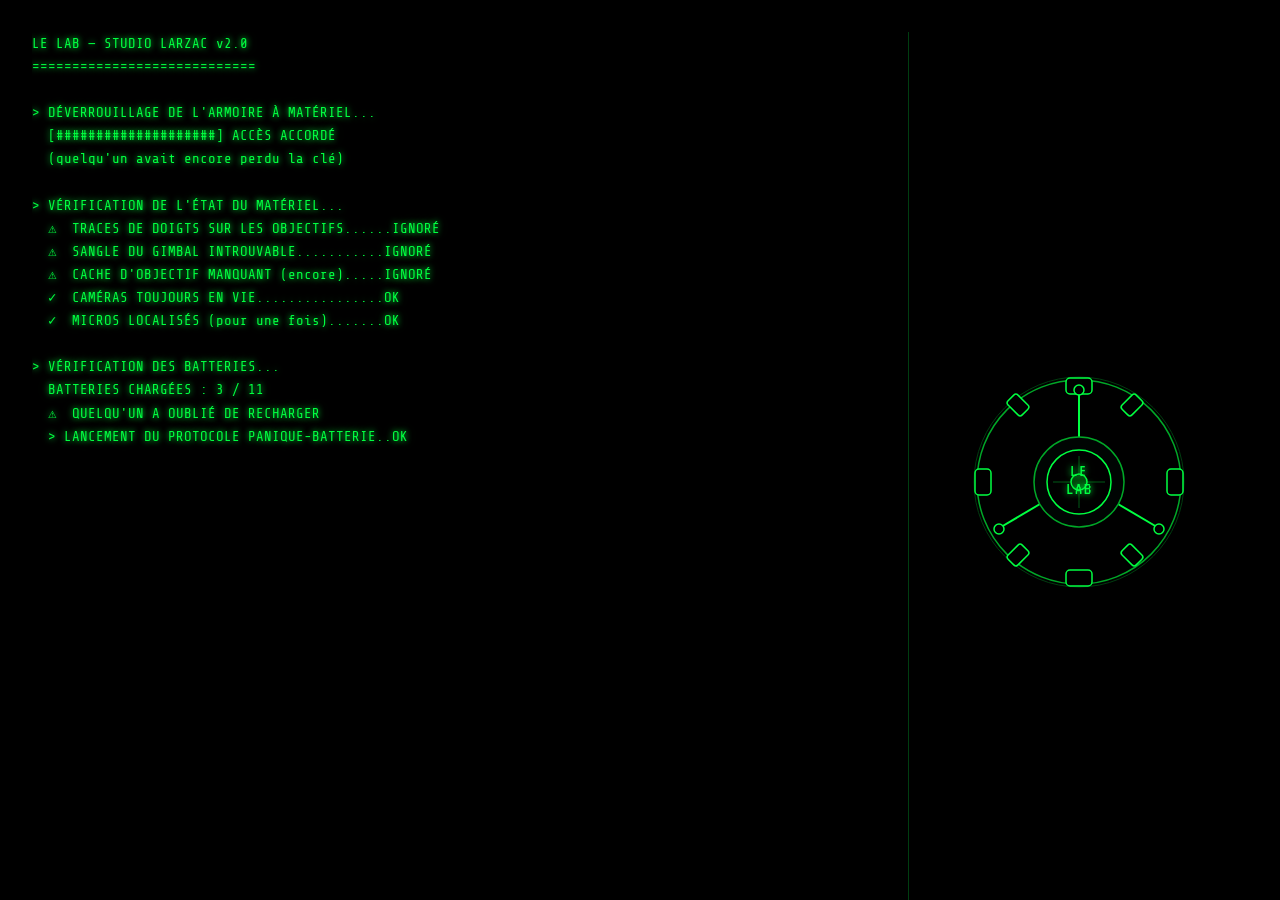
==== lelab.html @ 07485e7e "Rename tournageretro.html to lelab.html" ====
<!DOCTYPE html>
<html lang="fr">
<head>
<meta charset="UTF-8">
<meta name="viewport" content="width=device-width, initial-scale=1.0">
<title>LE LAB — Studio Larzac</title>
<link href="https://fonts.googleapis.com/css2?family=VT323&family=Share+Tech+Mono&display=swap" rel="stylesheet">
<style>
:root{--g:#00ff41;--gd:#00a828;--gb:#003d10;--bg:#000}
*{margin:0;padding:0;box-sizing:border-box}
html,body{height:100%;overflow:hidden}
body{font-family:'Share Tech Mono',monospace;background:#000;color:var(--g);display:flex;flex-direction:column;height:100vh}
body::before{content:'';position:fixed;inset:0;background:radial-gradient(ellipse at center,transparent 55%,rgba(0,0,0,.75) 100%);pointer-events:none;z-index:900}
body::after{content:'';position:fixed;inset:0;background:repeating-linear-gradient(0deg,transparent,transparent 3px,rgba(0,0,0,.13) 3px,rgba(0,0,0,.13) 4px);pointer-events:none;z-index:901}
@keyframes flicker{0%,100%{opacity:1}92%{opacity:.98}93%{opacity:.93}94%{opacity:.99}97%{opacity:.95}}
#app{animation:flicker 9s infinite}
#boot{position:fixed;inset:0;background:#000;z-index:1000;padding:2rem;font-family:'Share Tech Mono',monospace;font-size:15px;color:var(--g);text-shadow:0 0 6px #00ff41,0 0 14px #00a82855;overflow:hidden;display:flex;gap:2rem;align-items:flex-start}
#boot-left{flex:1;min-width:0;overflow:hidden}
#boot-text{white-space:pre;line-height:1.65;font-size:14px}
#boot-bar{margin-top:14px;color:var(--gd);font-size:13px}
#boot-logo{flex-shrink:0;width:340px;height:100vh;display:flex;align-items:center;justify-content:center;border-left:1px solid #003d10}
@keyframes spin{from{transform:rotate(0deg)}to{transform:rotate(360deg)}}
@keyframes spin-rev{from{transform:rotate(0deg)}to{transform:rotate(-360deg)}}
@keyframes pulse-glow{0%,100%{filter:drop-shadow(0 0 6px #00ff41) drop-shadow(0 0 16px #00a828)}50%{filter:drop-shadow(0 0 14px #00ff41) drop-shadow(0 0 32px #00a828)}}
#reel-wrap{animation:pulse-glow 3s ease-in-out infinite}
#reel-outer{animation:spin 10s linear infinite;transform-origin:110px 110px}
#reel-inner{animation:spin-rev 4s linear infinite;transform-origin:110px 110px}
@keyframes blink{0%,100%{opacity:1}50%{opacity:0}}
.cursor{display:inline-block;width:9px;height:15px;background:var(--g);vertical-align:bottom;animation:blink 1s step-end infinite;box-shadow:0 0 6px #00ff41}
header{font-family:'VT323',monospace;font-size:20px;letter-spacing:3px;padding:7px 20px;border-bottom:1px solid var(--gd);display:flex;align-items:center;justify-content:space-between;flex-shrink:0;text-shadow:0 0 6px #00ff41,0 0 14px #00a82855;background:#000}
.hdr-title{font-size:21px}
.hdr-info{font-size:13px;color:var(--gd);letter-spacing:1px}
.layout{display:flex;flex:1;overflow:hidden;height:calc(100vh - 43px)}
aside{width:230px;flex-shrink:0;border-right:1px solid var(--gd);overflow-y:auto;padding:13px 11px;background:#000}
aside::-webkit-scrollbar{width:4px}aside::-webkit-scrollbar-track{background:#000}aside::-webkit-scrollbar-thumb{background:var(--gd)}
.slabel{font-family:'VT323',monospace;font-size:14px;letter-spacing:2px;color:var(--gd);margin-bottom:4px;margin-top:10px;text-shadow:0 0 4px #00a828}
.slabel:first-child{margin-top:0}
.sl-line{border-top:1px solid var(--gb);margin-bottom:6px}
.fi{display:flex;align-items:center;gap:8px;padding:3px 6px;cursor:pointer;font-size:12px;color:var(--gd);transition:color .1s;user-select:none;-webkit-user-select:none;letter-spacing:.3px}
.fi:hover{color:var(--g);text-shadow:0 0 5px #00ff41}
.fi.on{color:var(--g);text-shadow:0 0 5px #00ff41}
.fbox{font-size:12px;min-width:20px;font-family:'Share Tech Mono',monospace}
main{flex:1;overflow-y:auto;padding:13px 17px;background:#000}
main::-webkit-scrollbar{width:5px}main::-webkit-scrollbar-track{background:#000}main::-webkit-scrollbar-thumb{background:var(--gd)}
.tabs{display:flex;gap:0;margin-bottom:12px;border-bottom:1px solid var(--gd)}
.tab{font-family:'VT323',monospace;font-size:15px;letter-spacing:1.5px;padding:4px 12px;background:#000;border:none;border-bottom:2px solid transparent;color:var(--gd);cursor:pointer;text-transform:uppercase;transition:all .1s}
.tab:hover{color:var(--g)}
.tab.on{color:var(--g);border-bottom:2px solid var(--g);text-shadow:0 0 6px #00ff41;background:var(--gb)}
.pane{display:none}.pane.on{display:block}
.egrid{display:grid;grid-template-columns:repeat(auto-fill,minmax(255px,1fr));gap:10px}
.ecard{border:1px solid var(--gd);padding:10px 12px;background:#000;transition:border-color .2s}
.ecard:hover{border-color:var(--g);box-shadow:0 0 6px rgba(0,255,65,.08)}
.echead{display:flex;justify-content:space-between;align-items:center;margin-bottom:7px;border-bottom:1px solid var(--gb);padding-bottom:5px}
.ecat{font-family:'VT323',monospace;font-size:14px;letter-spacing:2px;color:var(--gd)}
.badge{font-family:'VT323',monospace;font-size:13px;letter-spacing:.5px}
.bp{color:var(--g);text-shadow:0 0 5px #00ff41}.bs{color:#00b4ff}.bo{color:var(--gd)}
.irow{display:flex;gap:6px;align-items:flex-start;padding:5px 0;border-bottom:1px solid #001508}
.irow:last-child{border-bottom:none}
.ibul{color:var(--g);font-size:12px;flex-shrink:0;margin-top:1px}
.iname{font-size:12px;color:var(--g);letter-spacing:.2px}
.inote{font-size:11px;color:var(--gd);margin-top:2px;letter-spacing:.1px;line-height:1.45}
.tip-box{margin-top:7px;border:1px dashed var(--gd);padding:7px 10px;background:#000503}
.tip-box-title{font-family:'VT323',monospace;font-size:13px;letter-spacing:1px;color:var(--gd);margin-bottom:4px}
.tip-box li{font-size:12px;color:var(--gd);margin-left:12px;line-height:1.65;list-style:none;position:relative;padding-left:12px}
.tip-box li::before{content:'> ';color:var(--g);position:absolute;left:0}
.cgrid{display:grid;grid-template-columns:repeat(auto-fill,minmax(278px,1fr));gap:10px}
.ccard{border:1px solid var(--gd);padding:12px;background:#000}
.ccard h3{font-family:'VT323',monospace;font-size:15px;letter-spacing:2px;color:var(--g);text-shadow:0 0 6px #00ff41;margin-bottom:5px;text-transform:uppercase}
.ccard p{font-size:11px;color:var(--gd);line-height:1.65;margin-bottom:7px}
.ccard svg{width:100%;height:auto;display:block}
.clsec{margin-bottom:15px}
.cltitle{font-family:'VT323',monospace;font-size:14px;letter-spacing:2px;color:var(--g);text-shadow:0 0 5px #00ff41;margin-bottom:6px;padding-bottom:4px;border-bottom:1px solid var(--gd)}
.clitem{display:flex;align-items:center;gap:10px;padding:5px 0;border-bottom:1px solid #001508;font-size:12px}
.clitem:last-child{border-bottom:none}
.clitem input{accent-color:var(--g);width:13px;height:13px;cursor:pointer}
.clitem label{cursor:pointer;color:var(--g)}
.clitem.done label{text-decoration:line-through;color:var(--gd)}
.btn{font-family:'VT323',monospace;font-size:15px;letter-spacing:2px;background:#000;color:var(--g);border:1px solid var(--g);padding:5px 17px;cursor:pointer;margin-bottom:13px;text-shadow:0 0 5px #00ff41;text-transform:uppercase}
.btn:hover{background:var(--gb)}
.empty{color:var(--gd);font-size:13px;padding:20px 0;line-height:2;letter-spacing:.4px}
.no-scene{font-size:13px;color:var(--gd);margin-bottom:12px}
/* Inventory overlay */
#inv-overlay{display:none;position:fixed;inset:0;background:#000;z-index:500;flex-direction:column}
.inv-cat{font-family:'VT323',monospace;font-size:13px;letter-spacing:2px;color:var(--gd);padding:8px 14px 4px;border-bottom:1px solid var(--gb)}
.inv-item{padding:5px 14px;font-size:12px;color:var(--gd);cursor:pointer;border-left:2px solid transparent;transition:all .1s}
.inv-item:hover,.inv-item.active{color:var(--g);background:#002d0f;border-left-color:var(--g)}
.g-name{font-family:'VT323',monospace;font-size:22px;letter-spacing:3px;color:var(--g);text-shadow:0 0 8px #00ff41;text-align:center;margin-bottom:6px}
.g-sep{width:100%;max-width:420px;border-top:1px solid var(--gd);margin:8px 0}
.g-specs{width:100%;max-width:420px;margin-bottom:10px}
.spec-row{display:flex;gap:4px;padding:4px 0;border-bottom:1px solid #001508;font-size:12px}
.spec-row:last-child{border-bottom:none}
.spec-k{color:var(--gd);min-width:170px;flex-shrink:0}
.spec-v{color:var(--g)}
.g-usetitle{font-family:'VT323',monospace;font-size:13px;letter-spacing:2px;color:var(--gd);align-self:flex-start;width:100%;max-width:420px;margin-bottom:5px}
.g-uses{width:100%;max-width:420px;list-style:none;padding:0;margin-bottom:8px}
.g-use,.g-with{font-size:12px;padding:3px 0 3px 14px;border-bottom:1px solid #001508;position:relative;list-style:none}
.g-use:last-child,.g-with:last-child{border-bottom:none}
.g-use{color:var(--gd)}.g-use::before{content:'> ';color:var(--g);position:absolute;left:0}
.g-with{color:#006688}.g-with::before{content:'+ ';color:#00b4ff;position:absolute;left:0}
@keyframes isp{from{transform:rotate(0deg)}to{transform:rotate(360deg)}}
/* Conseils */
@media print{body::before,body::after{display:none}aside,.tabs,.btn{display:none!important}#pane-checklist{display:block!important}#pane-materiel,#pane-conseils{display:none!important}body,main{color:#000;background:#fff}.cltitle{color:#000;border-bottom:1px solid #666}}
</style>
</head>
<body>
<div id="boot">
  <div id="boot-left"><div id="boot-text"></div><div id="boot-bar"></div></div>
  <div id="boot-logo">
    <svg id="reel-wrap" width="220" height="220" viewBox="0 0 220 220" xmlns="http://www.w3.org/2000/svg">
      <rect width="220" height="220" fill="#000"/>
      <circle cx="110" cy="110" r="105" fill="#000" stroke="#003d10" stroke-width="1"/>
      <g id="reel-outer">
        <circle cx="110" cy="110" r="102" fill="none" stroke="#00a828" stroke-width="1.5"/>
        <rect x="97" y="6" width="26" height="16" rx="4" fill="#000" stroke="#00ff41" stroke-width="1.5"/>
        <rect x="97" y="198" width="26" height="16" rx="4" fill="#000" stroke="#00ff41" stroke-width="1.5"/>
        <rect x="6" y="97" width="16" height="26" rx="4" fill="#000" stroke="#00ff41" stroke-width="1.5"/>
        <rect x="198" y="97" width="16" height="26" rx="4" fill="#000" stroke="#00ff41" stroke-width="1.5"/>
        <rect x="39" y="26" width="20" height="14" rx="3" fill="#000" stroke="#00ff41" stroke-width="1.5" transform="rotate(45 49 33)"/>
        <rect x="153" y="26" width="20" height="14" rx="3" fill="#000" stroke="#00ff41" stroke-width="1.5" transform="rotate(-45 163 33)"/>
        <rect x="39" y="176" width="20" height="14" rx="3" fill="#000" stroke="#00ff41" stroke-width="1.5" transform="rotate(-45 49 183)"/>
        <rect x="153" y="176" width="20" height="14" rx="3" fill="#000" stroke="#00ff41" stroke-width="1.5" transform="rotate(45 163 183)"/>
        <line x1="110" y1="20" x2="110" y2="65" stroke="#00ff41" stroke-width="2"/>
        <line x1="188" y1="155" x2="149" y2="132" stroke="#00ff41" stroke-width="2"/>
        <line x1="32" y1="155" x2="71" y2="132" stroke="#00ff41" stroke-width="2"/>
        <circle cx="110" cy="18" r="5" fill="#000" stroke="#00ff41" stroke-width="1.5"/>
        <circle cx="190" cy="157" r="5" fill="#000" stroke="#00ff41" stroke-width="1.5"/>
        <circle cx="30" cy="157" r="5" fill="#000" stroke="#00ff41" stroke-width="1.5"/>
        <circle cx="110" cy="110" r="45" fill="#000503" stroke="#00a828" stroke-width="1.5"/>
      </g>
      <g id="reel-inner">
        <circle cx="110" cy="110" r="32" fill="#000" stroke="#00ff41" stroke-width="1.5"/>
        <line x1="110" y1="84" x2="110" y2="136" stroke="#003d10" stroke-width="1.5"/>
        <line x1="84" y1="110" x2="136" y2="110" stroke="#003d10" stroke-width="1.5"/>
        <circle cx="110" cy="110" r="8" fill="#003d10" stroke="#00ff41" stroke-width="1.5"/>
      </g>
      <text x="110" y="104" text-anchor="middle" fill="#00ff41" font-family="VT323,monospace" font-size="18" letter-spacing="2">LE</text>
      <text x="110" y="122" text-anchor="middle" fill="#00ff41" font-family="VT323,monospace" font-size="18" letter-spacing="2">LAB</text>
    </svg>
  </div>
</div>

<div id="app" style="display:none;height:100%;flex-direction:column">
<header>
  <div class="hdr-title">&#9654; LE LAB <span class="cursor"></span></div>
  <div class="hdr-info">STUDIO LARZAC // MATÉRIEL DE TOURNAGE</div>
</header>
<div class="layout">
<aside>
  <div class="slabel">// FICTION — DIALOGUE</div><div class="sl-line"></div>
  <div class="fi" data-g="scene" data-v="dialogue" onclick="toggle(this)"><span class="fbox">[ ]</span>Dialogue / Champ-CC</div>
  <div class="fi" data-g="scene" data-v="monologue" onclick="toggle(this)"><span class="fbox">[ ]</span>Monologue</div>
  <div class="fi" data-g="scene" data-v="portrait" onclick="toggle(this)"><span class="fbox">[ ]</span>Portrait / Gros plan</div>
  <div class="slabel">// FICTION — ACTION</div><div class="sl-line"></div>
  <div class="fi" data-g="scene" data-v="course" onclick="toggle(this)"><span class="fbox">[ ]</span>Course / Poursuite</div>
  <div class="fi" data-g="scene" data-v="bagarre" onclick="toggle(this)"><span class="fbox">[ ]</span>Bagarre / Combat</div>
  <div class="fi" data-g="scene" data-v="chute" onclick="toggle(this)"><span class="fbox">[ ]</span>Chute / Cascade</div>
  <div class="fi" data-g="scene" data-v="foule" onclick="toggle(this)"><span class="fbox">[ ]</span>Scène de foule</div>
  <div class="fi" data-g="scene" data-v="vehicule" onclick="toggle(this)"><span class="fbox">[ ]</span>Scène en véhicule</div>
  <div class="slabel">// FICTION — TECHNIQUE</div><div class="sl-line"></div>
  <div class="fi" data-g="scene" data-v="planseq" onclick="toggle(this)"><span class="fbox">[ ]</span>Plan séquence</div>
  <div class="fi" data-g="scene" data-v="ambiance" onclick="toggle(this)"><span class="fbox">[ ]</span>Plan ambiance / Décor</div>
  <div class="fi" data-g="scene" data-v="nuit" onclick="toggle(this)"><span class="fbox">[ ]</span>Scène de nuit</div>
  <div class="fi" data-g="scene" data-v="contrejour" onclick="toggle(this)"><span class="fbox">[ ]</span>Contre-jour / Silhouette</div>
  <div class="fi" data-g="scene" data-v="insert" onclick="toggle(this)"><span class="fbox">[ ]</span>Plan insert / Détail</div>
  <div class="slabel">// REPORTAGE</div><div class="sl-line"></div>
  <div class="fi" data-g="scene" data-v="interview" onclick="toggle(this)"><span class="fbox">[ ]</span>Interview / Témoignage</div>
  <div class="fi" data-g="scene" data-v="docu" onclick="toggle(this)"><span class="fbox">[ ]</span>Documentaire terrain</div>
  <div class="fi" data-g="scene" data-v="event" onclick="toggle(this)"><span class="fbox">[ ]</span>Événementiel</div>
  <div class="fi" data-g="scene" data-v="vlog" onclick="toggle(this)"><span class="fbox">[ ]</span>Vlog / Making-of</div>
  <div class="slabel">// LIEU</div><div class="sl-line"></div>
  <div class="fi" data-g="lieu" data-v="studio" onclick="toggle(this)"><span class="fbox">[ ]</span>Intérieur studio</div>
  <div class="fi" data-g="lieu" data-v="int" onclick="toggle(this)"><span class="fbox">[ ]</span>Intérieur naturel</div>
  <div class="fi" data-g="lieu" data-v="extjour" onclick="toggle(this)"><span class="fbox">[ ]</span>Extérieur jour</div>
  <div class="fi" data-g="lieu" data-v="extnuit" onclick="toggle(this)"><span class="fbox">[ ]</span>Extérieur nuit</div>
  <div class="fi" data-g="lieu" data-v="mobile" onclick="toggle(this)"><span class="fbox">[ ]</span>En mouvement</div>
  <div class="slabel">// CONDITIONS</div><div class="sl-line"></div>
  <div class="fi" data-g="cond" data-v="lowlight" onclick="toggle(this)"><span class="fbox">[ ]</span>Faible luminosité</div>
  <div class="fi" data-g="cond" data-v="mobilite" onclick="toggle(this)"><span class="fbox">[ ]</span>Besoin de mobilité</div>
  <div class="fi" data-g="cond" data-v="aerial" onclick="toggle(this)"><span class="fbox">[ ]</span>Plan aérien souhaité</div>
  <div class="fi" data-g="cond" data-v="multicam" onclick="toggle(this)"><span class="fbox">[ ]</span>Multi-caméras</div>
</aside>
<main>
  <div class="tabs">
    <button class="tab on" onclick="showTab('materiel',this)">[ MATÉRIEL ]</button>
    <button class="tab" onclick="showTab('conseils',this)">[ CONSEILS ]</button>
    <button class="tab" onclick="showTab('checklist',this)">[ CHECK-LIST ]</button>
    <button class="tab" id="tab-inv" onclick="openInv(this)">[ INVENTAIRE ]</button>
  </div>
  <div id="pane-materiel" class="pane on">
    <div id="equip-out" class="egrid">
      <div class="empty">&gt; SYSTÈME PRÊT.<br>&gt; SÉLECTIONNEZ UN TYPE DE SCÈNE<br>&gt; POUR CHARGER LES RECOMMANDATIONS...<span class="cursor"></span></div>
    </div>
  </div>
  <div id="pane-conseils" class="pane"><div class="cgrid" id="conseils-grid"></div></div>
  <div id="pane-checklist" class="pane">
    <div class="no-scene" id="cl-notice">&gt; SÉLECTIONNEZ UN TYPE DE SCÈNE POUR GÉNÉRER LA CHECK-LIST.</div>
    <button class="btn" onclick="window.print()">[ IMPRIMER ]</button>
    <div id="cl-out"></div>
  </div>
</main>
</div>
</div>

<!-- INVENTORY OVERLAY -->
<div id="inv-overlay">
  <div style="display:flex;align-items:center;justify-content:space-between;padding:8px 20px;border-bottom:1px solid #00a828;flex-shrink:0;background:#000">
    <span style="font-family:VT323,monospace;font-size:20px;letter-spacing:3px;color:#00ff41;text-shadow:0 0 6px #00ff41">// INVENTAIRE MATÉRIEL</span>
    <button onclick="closeInv()" style="font-family:VT323,monospace;font-size:16px;background:#000;color:#00ff41;border:1px solid #00a828;padding:3px 14px;cursor:pointer;letter-spacing:2px">[ FERMER ]</button>
  </div>
  <div style="display:flex;flex:1;overflow:hidden">
    <div id="inv-list" style="width:250px;flex-shrink:0;border-right:1px solid #00a828;overflow-y:auto;padding:10px 0;background:#000">
<div class="inv-cat">// CAMÉRAS</div><div class="inv-item" onclick="showGear(0)">Panasonic GH4 <span style="color:#00a828;font-size:11px">×3</span></div><div class="inv-item" onclick="showGear(1)">Blackmagic Cinema 2.5K <span style="color:#00a828;font-size:11px">×1</span></div><div class="inv-item" onclick="showGear(2)">Osmo Pocket 3 <span style="color:#00a828;font-size:11px">×1</span></div><div class="inv-item" onclick="showGear(3)">DJI Mini 2 <span style="color:#00a828;font-size:11px">×1</span></div><div class="inv-cat">// OBJECTIFS</div><div class="inv-item" onclick="showGear(4)">Lumix 14-42mm f/3.5 OIS <span style="color:#00a828;font-size:11px">×1</span></div><div class="inv-item" onclick="showGear(5)">Lumix G 25mm f/1.7 <span style="color:#00a828;font-size:11px">×1</span></div><div class="inv-item" onclick="showGear(6)">Samyang 16mm f/2 <span style="color:#00a828;font-size:11px">×1</span></div><div class="inv-item" onclick="showGear(7)">Sigma 70mm f/2.8 DG Macro <span style="color:#00a828;font-size:11px">×1</span></div><div class="inv-item" onclick="showGear(8)">Samyang 85mm f/1.4 <span style="color:#00a828;font-size:11px">×1</span></div><div class="inv-item" onclick="showGear(9)">Canon 50mm f/1.8 STM <span style="color:#00a828;font-size:11px">×1</span></div><div class="inv-cat">// SON</div><div class="inv-item" onclick="showGear(10)">Rode VideoMic <span style="color:#00a828;font-size:11px">×1</span></div><div class="inv-item" onclick="showGear(11)">Rode VideoMic Pro <span style="color:#00a828;font-size:11px">×1</span></div><div class="inv-item" onclick="showGear(12)">Sennheiser MKE 440 <span style="color:#00a828;font-size:11px">×1</span></div><div class="inv-item" onclick="showGear(13)">DJI Mic 2 <span style="color:#00a828;font-size:11px">×1</span></div><div class="inv-item" onclick="showGear(14)">DJI Mic Mini <span style="color:#00a828;font-size:11px">×1</span></div><div class="inv-item" onclick="showGear(15)">Rode Wireless Go 2 <span style="color:#00a828;font-size:11px">×1</span></div><div class="inv-item" onclick="showGear(16)">Rode NTG 2 <span style="color:#00a828;font-size:11px">×1</span></div><div class="inv-item" onclick="showGear(17)">Zoom H4n Pro <span style="color:#00a828;font-size:11px">×2</span></div><div class="inv-item" onclick="showGear(18)">Perche Boompole + suspension <span style="color:#00a828;font-size:11px">×1</span></div><div class="inv-cat">// LUMIÈRE</div><div class="inv-item" onclick="showGear(19)">Panneau LED bicolore <span style="color:#00a828;font-size:11px">×1</span></div><div class="inv-item" onclick="showGear(20)">Réflecteur 5 faces 105cm <span style="color:#00a828;font-size:11px">×1</span></div><div class="inv-cat">// STABILISATION</div><div class="inv-item" onclick="showGear(21)">Ronin M <span style="color:#00a828;font-size:11px">×1</span></div><div class="inv-item" onclick="showGear(22)">Support caméra main <span style="color:#00a828;font-size:11px">×1</span></div><div class="inv-item" onclick="showGear(23)">Cage GH4 + poignée supérieure <span style="color:#00a828;font-size:11px">×1</span></div><div class="inv-item" onclick="showGear(24)">Trépied vidéo <span style="color:#00a828;font-size:11px">×1</span></div>
    </div>
    <div id="inv-detail" style="flex:1;overflow-y:auto;padding:20px 24px;display:flex;flex-direction:column;align-items:center;background:#000">
      <div style="color:#00a828;font-size:13px;text-align:center;margin-top:60px;line-height:2.2">&gt; SÉLECTIONNEZ UN ÉQUIPEMENT<br>&gt; DANS LA LISTE À GAUCHE<span class="cursor"></span></div>
    </div>
  </div>
</div>

<script>
const DATA={"dialogue": {"label": "DIALOGUE / CHAMP-CONTRE-CHAMP", "cameras": [{"name": "Panasonic GH4 (x2 ou x3)", "p": "primary", "note": "Multicam — champ et contre-champ simultanés, règle des 180°"}, {"name": "Blackmagic Cinema 2.5K", "p": "secondary", "note": "Caméra principale sur le plan le plus important"}], "lenses": [{"name": "Samyang 85mm f/1.4", "p": "primary", "note": "Gros plan visage — bokeh profond, isole le personnage"}, {"name": "Canon 50mm f/1.8", "p": "primary", "note": "Plan poitrine — focale naturelle pour le dialogue"}, {"name": "Lumix G 25mm f/1.7", "p": "secondary", "note": "Plan américain ou plan large de situation"}], "sound": [{"name": "Rode NTG 2 + Boompole", "p": "primary", "note": "Micro canon sur perche — son dialogue hors champ"}, {"name": "Zoom H4n Pro", "p": "primary", "note": "Enregistreur XLR indépendant avec le NTG 2"}, {"name": "Rode Wireless Go 2", "p": "optional", "note": "Lavalier backup si perche impossible dans le décor"}], "light": [{"name": "Panneau LED bicolore", "p": "primary", "note": "Triangle 3 points — key, fill (réflecteur), back"}, {"name": "Réflecteur 5 faces", "p": "secondary", "note": "Fill light doux pour atténuer les ombres du visage"}], "stab": [{"name": "Trépied vidéo", "p": "primary", "note": "Indispensable — stabilité absolue pour chaque axe de dialogue"}], "acc": [{"name": "Cage GH4 + poignée", "p": "secondary", "note": "Si plan à épaule nécessaire pour une des caméras"}], "tips": ["RÈGLE 180° : toutes les caméras du même côté de axe de regard", "Aligner balance des blancs sur toutes les caméras avant de tourner", "Raccord de regard : personnage A regarde à droite, B à gauche", "Enregistrer 30 sec de room tone — essentiel pour le montage son"]}, "monologue": {"label": "MONOLOGUE", "cameras": [{"name": "Panasonic GH4", "p": "primary", "note": "Plan fixe stable — laisser acteur exister dans le cadre"}, {"name": "Panasonic GH4 (2ème)", "p": "secondary", "note": "Second angle — gros plan sur le visage simultané"}], "lenses": [{"name": "Samyang 85mm f/1.4", "p": "primary", "note": "Gros plan expressif — bokeh efface décor, isole personnage"}, {"name": "Lumix G 25mm f/1.7", "p": "secondary", "note": "Plan pied ou américain — montrer personnage dans son espace"}, {"name": "Canon 50mm f/1.8", "p": "optional", "note": "Plan poitrine naturel — regard direct presque caméra"}], "sound": [{"name": "Rode NTG 2 + Boompole", "p": "primary", "note": "Perche au-dessus — son propre, présence de la voix"}, {"name": "DJI Mic 2", "p": "secondary", "note": "Lavalier backup — si décor empêche la perche"}], "light": [{"name": "Panneau LED bicolore", "p": "primary", "note": "Lumière dramatique — key light rasante pour modelage du visage"}, {"name": "Réflecteur 5 faces", "p": "secondary", "note": "Atténue ou crée des ombres selon intensité dramatique"}], "stab": [{"name": "Trépied vidéo", "p": "primary", "note": "Plan fixe — laisser acteur occuper espace librement"}], "acc": [], "tips": ["Laisser des silences dans le cadre — ne pas couper trop vite", "Le regard de acteur définit axe — ne pas changer axe en milieu", "Gros plan sur les yeux au moment clé — préparer ce cut avant", "Plusieurs angles, pas plusieurs prises de son différentes"]}, "portrait": {"label": "PORTRAIT / GROS PLAN", "cameras": [{"name": "Panasonic GH4", "p": "primary", "note": "Sur trépied, cadre précis, profondeur de champ contrôlée"}], "lenses": [{"name": "Samyang 85mm f/1.4", "p": "primary", "note": "LE portrait — bokeh profond, compression flatteuse du visage"}, {"name": "Canon 50mm f/1.8", "p": "secondary", "note": "Portrait plus naturel, moins de compression"}, {"name": "Lumix G 25mm f/1.7", "p": "optional", "note": "Gros plan légèrement distordu — effet expressif voulu"}], "sound": [{"name": "Rode NTG 2 + Boompole", "p": "primary", "note": "Son directionnel propre, perche au-dessus hors champ"}, {"name": "DJI Mic 2", "p": "secondary", "note": "Si personnage parle — lavalier discret sous les vêtements"}], "light": [{"name": "Panneau LED bicolore", "p": "primary", "note": "Key light à 45° — éclairage Rembrandt ou papillon"}, {"name": "Réflecteur 5 faces", "p": "secondary", "note": "Fill light doux — face blanche ou dorée selon ambiance"}], "stab": [{"name": "Trépied vidéo", "p": "primary", "note": "MAP manuelle sur Samyang 85mm — trépied obligatoire"}], "acc": [], "tips": ["Avec le 85mm : éloigner du sujet pour éviter distorsion des traits", "Mise au point sur oeil le plus proche de la caméra", "f/1.4 = profondeur très faible — MAP très précise", "Reculer + longue focale = portrait plus flatteur"]}, "course": {"label": "COURSE / POURSUITE", "cameras": [{"name": "Osmo Pocket 3", "p": "primary", "note": "Stabilisation native — suit personnage en course sans à-coups"}, {"name": "Panasonic GH4 + Ronin M", "p": "primary", "note": "Qualité image + fluidité gimbal pour travellings de course"}, {"name": "DJI Mini 2", "p": "secondary", "note": "Vue aérienne — révèle espace et tension de la poursuite"}], "lenses": [{"name": "Lumix 14-42mm f/3.5 OIS", "p": "primary", "note": "Double stab OIS + Ronin — angle large pour capturer vitesse"}, {"name": "Samyang 16mm f/2", "p": "secondary", "note": "Grand angle — sensation de vitesse amplifiée, champ large"}], "sound": [{"name": "Zoom H4n Pro", "p": "primary", "note": "Enregistrement autonome — cadreur court, son indépendant"}, {"name": "Rode Wireless Go 2", "p": "secondary", "note": "Sur le comédien — respiration et son corps en direct"}], "light": [{"name": "Réflecteur 5 faces", "p": "optional", "note": "Extérieur jour si contre-jour sur visage du coureur"}], "stab": [{"name": "Ronin M", "p": "primary", "note": "Travelling parallèle ou face-à-face fluide"}, {"name": "Support caméra main", "p": "secondary", "note": "Style épaule — énergie brute, cadreur court derrière"}], "acc": [], "tips": ["Filmer à 50fps ou 60fps — ralentis expressifs pour moments clés", "Multiplier les angles sur chaque prise — la course ne se refait pas", "Plan large pour établir espace, gros plan pour effort", "Cadreur devant > cadreur derrière : le visage est plus expressif"]}, "bagarre": {"label": "BAGARRE / COMBAT", "cameras": [{"name": "Panasonic GH4 (x2)", "p": "primary", "note": "Multicam : angle large + angle serré simultanément"}, {"name": "Osmo Pocket 3", "p": "secondary", "note": "Angle très serré ou caméra portée dans la mêlée"}], "lenses": [{"name": "Samyang 16mm f/2", "p": "primary", "note": "Grand angle — amplifie mouvements, sensation immersion"}, {"name": "Lumix G 25mm f/1.7", "p": "secondary", "note": "Plan poitrine — lire le visage pendant effort"}, {"name": "Sigma 70mm f/2.8", "p": "optional", "note": "Depuis distance sécurisée — compression des impacts"}], "sound": [{"name": "Zoom H4n Pro", "p": "primary", "note": "Sons impacts et ambiance — bruits de combat se font en post"}, {"name": "Sennheiser MKE 440", "p": "secondary", "note": "Stéréo — ambiance spatiale de la bagarre"}], "light": [{"name": "Panneau LED bicolore", "p": "secondary", "note": "Intérieur — key light dure (sans diffuseur) pour effet brutal"}, {"name": "Réflecteur 5 faces", "p": "optional", "note": "Extérieur — déboucher les visages"}], "stab": [{"name": "Support caméra main", "p": "primary", "note": "Épaule — énergie et chaos visuel contrôlé, immersion"}, {"name": "Ronin M", "p": "secondary", "note": "Si bagarre chorégraphiée avec mouvements précis"}], "acc": [], "tips": ["SÉCURITÉ : chorégraphier chaque coup, répéter au ralenti avant", "Filmer à 50fps — tous les impacts utilisables en slow-motion", "Sons de combat se postsynchronisent en montage son", "Rester hors zone de danger — angle large depuis sécurité"]}, "chute": {"label": "CHUTE / CASCADE", "cameras": [{"name": "Panasonic GH4 (x2 ou x3)", "p": "primary", "note": "Multicam obligatoire — la chute ne se refait pas souvent"}, {"name": "Osmo Pocket 3", "p": "secondary", "note": "Angle au sol ou très serré — point de vue inattendu"}], "lenses": [{"name": "Samyang 16mm f/2", "p": "primary", "note": "Grand angle — amplifier hauteur et vitesse de chute"}, {"name": "Lumix G 25mm f/1.7", "p": "secondary", "note": "Plan poitrine avant la chute — lire peur ou surprise"}, {"name": "Sigma 70mm f/2.8", "p": "optional", "note": "Angle éloigné sécurisé — capturer la chute en entier"}], "sound": [{"name": "Zoom H4n Pro", "p": "primary", "note": "Son de impact — enregistrer séparément pour le montage"}, {"name": "Sennheiser MKE 440", "p": "secondary", "note": "Ambiance sonore globale — espace et réverb naturels"}], "light": [{"name": "Réflecteur 5 faces", "p": "optional", "note": "Extérieur — déboucher le visage avant la chute"}], "stab": [{"name": "Trépied vidéo", "p": "primary", "note": "Plan large fixe — capturer toute la trajectoire de la chute"}], "acc": [], "tips": ["SÉCURITÉ AVANT TOUT : tapis de chute, coordinateur cascade si besoin", "50fps ou 60fps obligatoire — le ralenti révèle tout", "Filmer aussi avant et après — suspense et réaction valent autant", "Prévoir plusieurs prises de chaque angle si possible"]}, "foule": {"label": "SCÈNE DE FOULE", "cameras": [{"name": "Panasonic GH4 (x2 ou x3)", "p": "primary", "note": "Angles différents simultanément — impossible de recommencer"}, {"name": "DJI Mini 2", "p": "secondary", "note": "Vue aérienne — révèle ampleur de la foule"}, {"name": "Osmo Pocket 3", "p": "optional", "note": "Caméra immergée dans la foule — point de vue intérieur"}], "lenses": [{"name": "Samyang 16mm f/2", "p": "primary", "note": "Grand angle — montrer la masse humaine"}, {"name": "Sigma 70mm f/2.8", "p": "secondary", "note": "Isoler un visage dans la foule — compression crée densité"}, {"name": "Lumix 14-42mm f/3.5 OIS", "p": "optional", "note": "Zoom — réagir aux moments imprévisibles en temps réel"}], "sound": [{"name": "Sennheiser MKE 440", "p": "primary", "note": "Stéréo — capturer le son de la foule dans son espace"}, {"name": "Zoom H4n Pro", "p": "primary", "note": "Enregistrement indépendant — la foule a son propre son"}, {"name": "Rode NTG 2 + Boompole", "p": "secondary", "note": "Directionnel — isoler voix ou dialogues dans la masse"}], "light": [{"name": "Réflecteur 5 faces", "p": "secondary", "note": "Extérieur — déboucher visages des acteurs principaux"}, {"name": "Panneau LED bicolore", "p": "optional", "note": "Appoint intérieur sur les acteurs principaux"}], "stab": [{"name": "Ronin M", "p": "primary", "note": "Travelling dans la foule — fluide et professionnel"}, {"name": "Support caméra main", "p": "secondary", "note": "Immersion documentaire dans la masse des figurants"}], "acc": [], "tips": ["Briefer tous les figurants avant la prise — jamais de surprise", "Tourner angles larges en premier quand tout le monde est en place", "Filmer aussi les réactions dans la foule — or pour le montage", "Le son de foule = un personnage à part — soigner enregistrement stéréo"]}, "vehicule": {"label": "SCÈNE EN VÉHICULE", "cameras": [{"name": "Osmo Pocket 3", "p": "primary", "note": "Stabilisation intégrée — idéal pour intérieur véhicule en mouvement"}, {"name": "Panasonic GH4", "p": "secondary", "note": "Fixé via rig sur le véhicule pour plans extérieur"}, {"name": "DJI Mini 2", "p": "optional", "note": "Suivre le véhicule depuis les airs — plan cinéma classique"}], "lenses": [{"name": "Lumix G 25mm f/1.7", "p": "primary", "note": "Intérieur — embrasse les deux personnages dans habitacle"}, {"name": "Samyang 16mm f/2", "p": "secondary", "note": "Grand angle — montrer défilement du paysage par les vitres"}, {"name": "Samyang 85mm f/1.4", "p": "optional", "note": "Extérieur — plan serré visage depuis une autre voiture"}], "sound": [{"name": "DJI Mic 2", "p": "primary", "note": "Lavalier sur acteurs — son dialogue propre malgré bruit moteur"}, {"name": "Rode Wireless Go 2", "p": "primary", "note": "Dialogue sans câble dans habitacle — liberté de mouvement"}, {"name": "Zoom H4n Pro", "p": "secondary", "note": "Son ambiance moteur et route — utile pour montage son"}], "light": [{"name": "Panneau LED bicolore", "p": "optional", "note": "Si tournage studio fond vert — simuler défilement extérieur"}, {"name": "Réflecteur 5 faces", "p": "optional", "note": "Déboucher visages si contre-jour par les vitres"}], "stab": [{"name": "Osmo Pocket 3", "p": "primary", "note": "Stabilisation native parfaite pour intérieur du véhicule"}], "acc": [], "tips": ["Le bruit moteur masque tout — dialogue peut se refaire en postsync", "Vitres légèrement ouvertes = moins de reflets sur objectif", "Alterner regard par fenêtre et dialogue pour le rythme", "DJI Mini 2 pour plan aérien suivant véhicule — plan cinéma iconique"]}, "planseq": {"label": "PLAN SÉQUENCE", "cameras": [{"name": "Panasonic GH4 + Ronin M", "p": "primary", "note": "Image qualitative + fluidité gimbal pro sur tout le plan"}, {"name": "Osmo Pocket 3", "p": "secondary", "note": "Plan séquence serré et discret — stabilisation intégrée"}], "lenses": [{"name": "Lumix 14-42mm f/3.5 OIS", "p": "primary", "note": "Zoom pendant plan séquence + OIS = double stabilisation"}, {"name": "Samyang 16mm f/2", "p": "secondary", "note": "Grand angle — masque les micro-tremblements résiduels"}, {"name": "Lumix G 25mm f/1.7", "p": "optional", "note": "Plan séquence intimiste, rapport naturel à espace"}], "sound": [{"name": "Rode NTG 2 + Boompole", "p": "primary", "note": "Perchiste qui suit le mouvement — coordination clé"}, {"name": "Rode Wireless Go 2", "p": "secondary", "note": "Si dialogue pendant plan séquence — lavalier sans fil"}], "light": [{"name": "Réflecteur 5 faces", "p": "secondary", "note": "Lumière naturelle — suit le mouvement si besoin"}, {"name": "Panneau LED bicolore", "p": "optional", "note": "Appoint discret — mobile sur pied roulant"}], "stab": [{"name": "Ronin M", "p": "primary", "note": "Indispensable — fluidité professionnelle sur tout le plan"}, {"name": "Support caméra main", "p": "secondary", "note": "Style épaule pour plan séquence handheld tendu"}], "acc": [{"name": "Cage GH4 + poignée", "p": "secondary", "note": "Meilleure prise en main si plan séquence handheld sans Ronin"}], "tips": ["Répéter le plan 10 fois minimum avant la prise définitive", "Marquer au sol les positions clés du cadreur et des acteurs", "Coordination cadreur/perchiste chorégraphiée au millimètre", "En plan séquence : le montage est dans le mouvement"]}, "ambiance": {"label": "PLAN AMBIANCE / DÉCOR", "cameras": [{"name": "Panasonic GH4", "p": "primary", "note": "Sur trépied ou dolly — cadre soigné, lumière travaillée"}, {"name": "DJI Mini 2", "p": "secondary", "note": "Plan aérien de situation — révéler le décor depuis les airs"}], "lenses": [{"name": "Samyang 16mm f/2", "p": "primary", "note": "Grand angle — embrasse espace, lignes fuyantes"}, {"name": "Lumix 14-42mm f/3.5 OIS", "p": "secondary", "note": "Polyvalent — cadrer la partie la plus intéressante du décor"}, {"name": "Sigma 70mm f/2.8", "p": "optional", "note": "Détail du décor en compression — isole un élément narratif"}], "sound": [{"name": "Sennheiser MKE 440", "p": "primary", "note": "Stéréo naturel — captation de ambiance sonore du lieu"}, {"name": "Zoom H4n Pro", "p": "primary", "note": "Enregistrement autonome des ambiances — room tone"}], "light": [{"name": "Réflecteur 5 faces", "p": "secondary", "note": "Extérieur — orienter lumière naturelle sur un détail"}, {"name": "Panneau LED bicolore", "p": "optional", "note": "Intérieur — lumière ambiance chaude ou froide"}], "stab": [{"name": "Trépied vidéo", "p": "primary", "note": "Plan fixe soigné — composition et exposition précises"}, {"name": "Ronin M", "p": "secondary", "note": "Si lent travelling sur le décor souhaité"}], "acc": [], "tips": ["Chercher lignes directrices du décor : fuites, diagonales, symétries", "Lumière rasante (golden hour) magnifie les décors extérieurs", "Un plan ambiance = un plan de respiration pour le spectateur", "Enregistrer 1 à 2 min de son ambiance — le room tone est une ressource"]}, "nuit": {"label": "SCÈNE DE NUIT", "cameras": [{"name": "Blackmagic Cinema 2.5K", "p": "primary", "note": "RAW + 13 stops dynamique — récupère ombres et hautes lumières"}, {"name": "Panasonic GH4", "p": "secondary", "note": "Pousser ISO à 3200–6400 avec objectif très lumineux"}], "lenses": [{"name": "Samyang 85mm f/1.4", "p": "primary", "note": "f/1.4 = maximum lumière capturée — bokeh des lumières de nuit"}, {"name": "Lumix G 25mm f/1.7", "p": "primary", "note": "f/1.7 — grand angle lumineux pour embrasser décor nocturne"}, {"name": "Canon 50mm f/1.8", "p": "secondary", "note": "f/1.8 — focale naturelle très lumineuse pour dialogues de nuit"}], "sound": [{"name": "Rode NTG 2 + Boompole", "p": "primary", "note": "La nuit = ambiance sonore riche — NTG 2 capte avec précision"}, {"name": "Zoom H4n Pro", "p": "primary", "note": "Backup son — la nuit, avoir un backup est crucial"}], "light": [{"name": "Panneau LED bicolore", "p": "primary", "note": "Source principale — régler en tungstène 3200K pour chaleur"}, {"name": "Réflecteur 5 faces", "p": "secondary", "note": "Face argent pour étaler lumière douce dans les ombres"}], "stab": [{"name": "Trépied vidéo", "p": "primary", "note": "Vitesse obturation lente la nuit — trépied obligatoire"}, {"name": "Ronin M", "p": "secondary", "note": "Si déplacement nécessaire — évite le flou de bougé"}], "acc": [], "tips": ["Règle expo nuit : monter ISO max sur objectif f/1.4 avant ajouter lumière", "Vitesse obturation = 2x fréquence image (50fps = 1/100e)", "Le bruit numérique haut ISO Blackmagic est plus gérable en RAW", "Les lumières de la ville sont des sources utilisables — ne pas sous-exposer"]}, "contrejour": {"label": "CONTRE-JOUR / SILHOUETTE", "cameras": [{"name": "Blackmagic Cinema 2.5K", "p": "primary", "note": "13 stops dynamique — récupérer à la fois ciel et visage"}, {"name": "Panasonic GH4", "p": "secondary", "note": "Exposer sur fond lumineux — silhouette noire du sujet"}], "lenses": [{"name": "Samyang 85mm f/1.4", "p": "primary", "note": "Compression + bokeh du fond lumineux — très cinématographique"}, {"name": "Samyang 16mm f/2", "p": "secondary", "note": "Grand angle contre-jour — flare expressif et immersif"}, {"name": "Lumix G 25mm f/1.7", "p": "optional", "note": "Plan moyen contre-jour — équilibre sujet et fond lumineux"}], "sound": [{"name": "Rode NTG 2 + Boompole", "p": "primary", "note": "Le contre-jour ne change rien au placement de la perche"}, {"name": "DJI Mic 2", "p": "secondary", "note": "Si personnage en mouvement dans la lumière"}], "light": [{"name": "Réflecteur 5 faces", "p": "primary", "note": "Devant le sujet — débouche les ombres du visage"}, {"name": "Panneau LED bicolore", "p": "secondary", "note": "Fill light face au sujet — équilibrer contre-jour et visage"}], "stab": [{"name": "Trépied vidéo", "p": "primary", "note": "Plan fixe soigné — la composition contre-jour demande précision"}], "acc": [], "tips": ["Silhouette pure : exposer sur fond, ne rien déboucher sur sujet", "Demi-silhouette : réflecteur pour garder détail du visage", "Les flares du soleil (16mm) sont utilisables comme effet artistique", "Golden hour = lumière rasante idéale pour le contre-jour cinéma"]}, "insert": {"label": "PLAN INSERT / DÉTAIL", "cameras": [{"name": "Panasonic GH4", "p": "primary", "note": "Précision du cadrage sur un objet ou détail narratif"}, {"name": "Blackmagic Cinema 2.5K", "p": "secondary", "note": "Qualité maximale pour plan qui doit frapper — détail en RAW"}], "lenses": [{"name": "Sigma 70mm f/2.8", "p": "primary", "note": "Macro 1:1 — aller très près, mise au point extrême"}, {"name": "Samyang 85mm f/1.4", "p": "secondary", "note": "f/1.4 — isoler un objet, bokeh total autour"}, {"name": "Canon 50mm f/1.8", "p": "optional", "note": "Plan de détail à mi-distance — textures et matières"}], "sound": [{"name": "Sennheiser MKE 440", "p": "optional", "note": "Son ambiance de la scène — plan insert sans son propre"}, {"name": "Zoom H4n Pro", "p": "optional", "note": "Enregistrer sons spécifiques de objet si nécessaire"}], "light": [{"name": "Panneau LED bicolore", "p": "primary", "note": "Lumière rasante sur objet — révèle textures et reliefs"}, {"name": "Réflecteur 5 faces", "p": "secondary", "note": "Atténuer ombres trop dures sur le détail filmé"}], "stab": [{"name": "Trépied vidéo", "p": "primary", "note": "MAP très proche = moindre mouvement amplifié — trépied obligatoire"}], "acc": [], "tips": ["Le plan insert doit raconter quelque chose — choisir détail narratif crucial", "En macro Sigma 70mm : moindre vibration détruit MAP — trépied obligatoire", "Lumière rasante à 90° du sujet révèle textures invisibles en lumière frontale", "Un bon plan insert remplace un paragraphe de dialogue — penser montage"]}, "interview": {"label": "INTERVIEW / TÉMOIGNAGE", "cameras": [{"name": "Panasonic GH4", "p": "primary", "note": "Sur trépied, angle principal stable"}, {"name": "Panasonic GH4 (2ème)", "p": "secondary", "note": "Second angle ou plan large de situation"}], "lenses": [{"name": "Samyang 85mm f/1.4", "p": "primary", "note": "Portrait cinématographique — bokeh profond, visage flatteur"}, {"name": "Lumix G 25mm f/1.7", "p": "secondary", "note": "Plan large — montrer contexte et environnement du sujet"}, {"name": "Canon 50mm f/1.8", "p": "optional", "note": "Alternative naturelle au 85mm"}], "sound": [{"name": "DJI Mic 2", "p": "primary", "note": "Lavalier sans fil — qualité broadcast, set-up rapide et discret"}, {"name": "Rode Wireless Go 2", "p": "primary", "note": "Alternative sans fil — double backup interne 24-bit"}, {"name": "Zoom H4n Pro", "p": "secondary", "note": "Enregistrement indépendant haute qualité en backup"}], "light": [{"name": "Panneau LED bicolore", "p": "primary", "note": "Key light à 45° devant + back light séparateur de fond"}, {"name": "Réflecteur 5 faces", "p": "secondary", "note": "Fill light doux pour adoucir ombres du visage"}], "stab": [{"name": "Trépied vidéo", "p": "primary", "note": "Indispensable — aucune interview sans trépied stable"}], "acc": [], "tips": ["Placer sujet sur un tiers du cadre — jamais centré", "Laisser espace dans direction du regard (lead room)", "85mm à bonne distance = compression naturelle et flatteuse", "Aligner balance des blancs avant chaque interview"]}, "docu": {"label": "DOCUMENTAIRE TERRAIN", "cameras": [{"name": "Panasonic GH4", "p": "primary", "note": "Compacte, discrète, image qualitative et polyvalente"}, {"name": "Osmo Pocket 3", "p": "secondary", "note": "Run & gun — plan de coupe discret, réactif en situation"}], "lenses": [{"name": "Lumix 14-42mm f/3.5 OIS", "p": "primary", "note": "Tout terrain — un seul objectif, réactivité maximale"}, {"name": "Sigma 70mm f/2.8", "p": "secondary", "note": "Sujets à distance — compression, discrétion"}], "sound": [{"name": "Rode Wireless Go 2", "p": "primary", "note": "Sujet en mouvement — lavalier sans fil léger et fiable"}, {"name": "DJI Mic 2", "p": "primary", "note": "Alternative broadcast — double bande, portée 250m"}, {"name": "Sennheiser MKE 440", "p": "secondary", "note": "Ambiance stéréo du lieu — son documentaire naturel"}], "light": [{"name": "Réflecteur 5 faces", "p": "secondary", "note": "Extérieur — déboucher ombres naturellement"}, {"name": "Panneau LED bicolore", "p": "optional", "note": "Appoint discret si intérieur sous-éclairé"}], "stab": [{"name": "Support caméra main", "p": "primary", "note": "Run & gun — mobilité totale, réactivité immédiate"}, {"name": "Ronin M", "p": "secondary", "note": "Si travelling planifié sur un sujet"}], "acc": [], "tips": ["Ne jamais diriger le sujet — anticiper et observer", "Enregistrer 30 sec de room tone à chaque nouveau lieu", "Filmer en 4K pour recadrer en post — champ large en premier", "Toujours un angle de secours : Osmo Pocket en poche"]}, "event": {"label": "ÉVÉNEMENTIEL", "cameras": [{"name": "Panasonic GH4 (x2 ou x3)", "p": "primary", "note": "Multicam simultané — couvrir plusieurs zones en même temps"}, {"name": "Osmo Pocket 3", "p": "secondary", "note": "Caméra de poche discrète pour plans de coupe dynamiques"}], "lenses": [{"name": "Lumix 14-42mm f/3.5 OIS", "p": "primary", "note": "Polyvalent — réactif, aucun changement objectif"}, {"name": "Sigma 70mm f/2.8", "p": "secondary", "note": "Moments forts et détails depuis distance respectueuse"}], "sound": [{"name": "DJI Mic 2", "p": "primary", "note": "Sur intervenants principaux — broadcast discret"}, {"name": "Sennheiser MKE 440", "p": "secondary", "note": "Ambiance stéréo de la salle et applaudissements"}, {"name": "Zoom H4n Pro", "p": "secondary", "note": "Enregistrement indépendant de la salle en backup"}], "light": [{"name": "Panneau LED bicolore", "p": "optional", "note": "Appoint discret si salle sous-éclairée"}, {"name": "Réflecteur 5 faces", "p": "optional", "note": "Extérieur si fort contre-jour"}], "stab": [{"name": "Support caméra main", "p": "primary", "note": "Réactivité — se déplacer entre zones rapidement"}, {"name": "Trépied vidéo", "p": "secondary", "note": "Caméra fixe sur la scène principale"}], "acc": [], "tips": ["Repérage obligatoire la veille — placer caméras à avance", "Batteries et cartes SD doublées — jamais assez en événementiel", "Ne jamais dépendre seul angle — minimum 2 caméras actives", "Pousser les ISOs plutôt que rater instant décisif"]}, "vlog": {"label": "VLOG / MAKING-OF", "cameras": [{"name": "Osmo Pocket 3", "p": "primary", "note": "Stabilisation intégrée, ultra compact — outil vlog idéal"}, {"name": "Panasonic GH4", "p": "secondary", "note": "Meilleure image si temps de setup disponible"}], "lenses": [{"name": "Lumix 14-42mm f/3.5 OIS", "p": "primary", "note": "Grand angle 14mm + OIS — idéal selfie et making-of"}, {"name": "Samyang 16mm f/2", "p": "secondary", "note": "Grand angle expressif et dynamique"}], "sound": [{"name": "DJI Mic Mini", "p": "primary", "note": "Ultra compact — clip and go, set-up en 10 secondes"}, {"name": "Rode VideoMic", "p": "secondary", "note": "On-camera simple et efficace si lavalier non disponible"}], "light": [{"name": "Panneau LED bicolore", "p": "secondary", "note": "Appoint en intérieur ou faible lumière"}, {"name": "Réflecteur 5 faces", "p": "optional", "note": "Débouche en extérieur"}], "stab": [{"name": "Support caméra main", "p": "secondary", "note": "Si usage du GH4 en déplacement"}], "acc": [], "tips": ["Osmo Pocket 3 est outil making-of parfait — toujours en poche", "Filmer en 4K pour recadrer ou stabiliser en post", "Parler à la caméra directement — le regard crée engagement", "Même en vlog spontané : appliquer la règle des tiers"]}};

const GDATA=[{"n": "Panasonic GH4", "ic": "cam", "s": [["Capteur", "Micro 4/3 — 16 Mpx"], ["Vidéo", "4K UHD 30fps / 1080p 96fps"], ["ISO natif", "200 — 25 600"], ["Monture", "Micro 4/3"], ["Écran", "3\" orientable tactile"], ["Poids", "560g boîtier nu"]], "u": ["Multicam — jusqu'à 3 angles simultanés", "Polyvalent — tous types de scènes", "Compatible Ronin M, cage, gimbal"], "w": ["Tous objectifs Micro 4/3", "Canon 50mm via adaptateur EF-MFT", "Ronin M", "Cage GH4 + poignée", "Rode VideoMic / VideoMic Pro"]}, {"n": "Blackmagic Cinema 2.5K", "ic": "bmpcc", "s": [["Capteur", "Super 35mm — 2.5K RAW"], ["Monture", "EF Canon (native)"], ["Vidéo", "RAW 2.5K / ProRes 422 HQ / DNxHD"], ["Dynamique", "13+ stops"], ["Stockage", "SSD 2.5\" interne"], ["Poids", "1.7 kg"]], "u": ["Court-métrage fiction — rendu cinéma", "Latitude étalonnage maximale en RAW", "Monture EF native — objectifs Canon directement"], "w": ["Canon 50mm f/1.8 (monture EF native)", "Ronin M", "Trépied vidéo", "Zoom H4n Pro (son séparé)"]}, {"n": "Osmo Pocket 3", "ic": "pocket", "s": [["Capteur", "1/1.7\" CMOS — 9.4 Mpx"], ["Vidéo", "4K 120fps / 1080p 240fps"], ["Stabilisation", "3 axes mécaniques + EIS"], ["Suivi", "ActiveTrack 3.0"], ["Autonomie", "166 min"], ["Poids", "179g"]], "u": ["Vlog et YouTube — ultra compact et stabilisé", "Action — stabilisation mécanique intégrée", "Run & gun documentaire — discret"], "w": ["DJI Mic Mini (via adaptateur)", "Support caméra main"]}, {"n": "DJI Mini 2", "ic": "drone", "s": [["Type", "Drone quadricoptère pliable"], ["Capteur", "1/2.3\" CMOS — 12 Mpx"], ["Vidéo", "4K 30fps / 1080p 60fps"], ["Poids", "249g (< 250g = sans autorisation S1)"], ["Autonomie", "31 min / batterie"], ["Portée", "10 km (OcuSync 2.0)"]], "u": ["Plans aériens introduction et transition", "Paysages et nature vus du ciel", "Légal en France sans autorisation (S1, < 250g)"], "w": ["Batteries de rechange DJI Mini 2"]}, {"n": "Lumix 14-42mm f/3.5 OIS", "ic": "zoom", "s": [["Focale", "14-42mm (28-84mm éq. FF)"], ["Ouverture", "f/3.5 – f/5.6"], ["Stabilisation", "OIS intégrée — 3 stops"], ["MAP min.", "0.2m"], ["Filtres", "37mm"], ["Poids", "165g"]], "u": ["Polyvalent — vlog, docu, événementiel", "Run & gun : un seul objectif pour tout", "OIS compense les mouvements en déplacement"], "w": ["Panasonic GH4 (x3)"]}, {"n": "Lumix G 25mm f/1.7", "ic": "prime", "s": [["Focale", "25mm (50mm éq. FF)"], ["Ouverture", "f/1.7 — très lumineux"], ["MAP min.", "0.25m"], ["Filtres", "46mm"], ["Poids", "125g"], ["AF", "DFD — rapide et silencieux"]], "u": ["Portrait et plan poitrine naturel", "Faible lumière et intérieur — f/1.7", "Bokeh élégant pour interviews"], "w": ["Panasonic GH4 (x3)", "Rode VideoMic / VideoMic Pro"]}, {"n": "Samyang 16mm f/2", "ic": "wide", "s": [["Focale", "16mm (32mm éq. FF)"], ["Ouverture", "f/2"], ["Type", "Mise au point manuelle"], ["MAP min.", "0.25m"], ["Filtres", "77mm"], ["Poids", "435g"]], "u": ["Grand angle — plans larges, décors, espaces restreints", "Action — champ large pour capturer la trajectoire", "Paysages expressifs avec légère distorsion"], "w": ["Panasonic GH4 (x3)"]}, {"n": "Sigma 70mm f/2.8 DG Macro", "ic": "tele", "s": [["Focale", "70mm (140mm éq. FF)"], ["Ouverture", "f/2.8"], ["Type", "Macro 1:1 + autofocus"], ["MAP min.", "0.257m (ratio macro 1:1)"], ["Filtres", "62mm"], ["Poids", "525g"]], "u": ["Nature — distance de sécurité avec la faune", "Macro — plans de détail en très gros plan (1:1)", "Portraits compressés avec bokeh"], "w": ["Panasonic GH4 (via adaptateur EF-MFT)", "Trépied vidéo (indispensable à 70mm)"]}, {"n": "Samyang 85mm f/1.4", "ic": "portrait", "s": [["Focale", "85mm (170mm éq. FF)"], ["Ouverture", "f/1.4 — très lumineux"], ["Type", "Mise au point manuelle"], ["MAP min.", "1.0m"], ["Filtres", "72mm"], ["Poids", "540g"]], "u": ["Portrait cinéma — bokeh profond et dramatique", "Gros plans acteurs — compression flatteuse du visage", "Clip musical — look cinéma very shallow DOF"], "w": ["Panasonic GH4 (x3)", "Trépied vidéo (MAP manuelle plus confortable)"]}, {"n": "Canon 50mm f/1.8 STM", "ic": "prime", "s": [["Focale", "50mm (100mm éq. FF sur MFT, 80mm éq. sur APS-C)"], ["Ouverture", "f/1.8"], ["Monture", "EF Canon — natif Blackmagic / adaptateur GH4"], ["MAP min.", "0.35m"], ["Filtres", "49mm"], ["Poids", "160g"]], "u": ["Sur Blackmagic — monture EF native, autofocus", "Sur GH4 — via adaptateur EF-MFT", "Portrait naturel — 50mm focale classique très flatteuse"], "w": ["Blackmagic Cinema 2.5K (monture EF native)", "Panasonic GH4 (via adaptateur EF-MFT)", "Trépied vidéo"]}, {"n": "Rode VideoMic", "ic": "onmic", "s": [["Type", "Micro canon on-camera"], ["Directivité", "Cardioïde"], ["Connexion", "Jack 3.5mm TRS"], ["Alimentation", "Pile 9V"], ["Réponse", "40Hz – 20kHz"], ["Poids", "85g"]], "u": ["Vlog et YouTube — on-camera simple et efficace", "Son directionnel, réduit bruit ambiant latéral", "Backup son quand perche impossible"], "w": ["Panasonic GH4 (via cold shoe)", "Cage GH4 + poignée (cold shoe supérieure)"]}, {"n": "Rode VideoMic Pro", "ic": "onmic", "s": [["Type", "Micro canon on-camera Pro"], ["Directivité", "Super-cardioïde"], ["Connexion", "Jack 3.5mm TRS"], ["Alimentation", "Pile 9V"], ["Filtre HP", "80Hz switchable"], ["Pad", "-10dB switchable"]], "u": ["Meilleur rejet des sons latéraux vs VideoMic", "Documentaire et vlog exigeant", "Filtre passe-haut contre bruits de pas"], "w": ["Panasonic GH4 (via cold shoe)", "Cage GH4 + poignée (cold shoe supérieure)"]}, {"n": "Sennheiser MKE 440", "ic": "stereo", "s": [["Type", "Micro stéréo MS on-camera"], ["Capsules", "Super-cardioïde + cardioïde"], ["Connexion", "Jack 3.5mm TRS"], ["Alimentation", "2× pile AA"], ["Réponse", "50Hz – 20kHz"]], "u": ["Captation stéréo naturelle — nature, événements", "Son immersif 3D pour documentaires", "Musique live et ambiances en extérieur"], "w": ["Panasonic GH4 (via cold shoe)", "Zoom H4n Pro (backup enregistreur)"]}, {"n": "DJI Mic 2", "ic": "wireless", "s": [["Type", "Système lavalier sans fil"], ["Fréquences", "2.4GHz + 5.8GHz double bande"], ["Portée", "250m (ligne de vue)"], ["Enreg. interne", "32-bit float — jusqu'à 14h"], ["Latence", "< 25ms"], ["Autonomie", "6h émetteur / 5h récepteur"]], "u": ["Interviews — set-up en 30 sec, discret", "Événementiel — qualité broadcast sans câble", "Backup interne 32-bit si signal perdu"], "w": ["Panasonic GH4", "Blackmagic Cinema 2.5K", "Zoom H4n Pro (via jack 3.5mm)"]}, {"n": "DJI Mic Mini", "ic": "wireless", "s": [["Type", "Lavalier sans fil ultra compact"], ["Fréquence", "2.4GHz"], ["Portée", "100m (ligne de vue)"], ["Enreg. interne", "1h backup"], ["Autonomie", "5h émetteur / 5h récepteur"], ["Poids", "15.7g — émetteur"]], "u": ["Vlog — le plus compact du marché", "Action — léger, discret, résiste aux vibrations", "Set-up en moins de 10 secondes"], "w": ["Osmo Pocket 3 (via adaptateur jack)", "Panasonic GH4"]}, {"n": "Rode Wireless Go 2", "ic": "wireless", "s": [["Type", "Système double émetteur sans fil"], ["Fréquence", "2.4GHz FHSS"], ["Portée", "200m (ligne de vue)"], ["Enreg. interne", "24-bit — jusqu'à 40h chacun"], ["Latence", "< 4ms"], ["Kit", "2 émetteurs + 1 récepteur"]], "u": ["Interviews duo — 2 sujets équipés simultanément", "Documentaire — liberté de mouvement totale", "Double backup interne 24-bit sur chaque émetteur"], "w": ["Panasonic GH4", "Blackmagic Cinema 2.5K", "Zoom H4n Pro (backup)"]}, {"n": "Rode NTG 2", "ic": "shotgun", "s": [["Type", "Micro canon XLR professionnel"], ["Directivité", "Super-cardioïde / lobar"], ["Connexion", "XLR 3 broches"], ["Alimentation", "Phantom 48V ou pile AA"], ["Réponse", "20Hz – 20kHz"], ["Bruit propre", "16 dB-A"], ["Poids", "161g"]], "u": ["Fiction — dialogue on-set sur perche Boompole", "Nature — captation directionnelle précise", "Qualité broadcast avec Zoom H4n Pro en XLR"], "w": ["Perche Boompole (support natif)", "Zoom H4n Pro (entrée XLR Phantom)", "Trépied vidéo (si statique)"]}, {"n": "Zoom H4n Pro", "ic": "recorder", "s": [["Type", "Enregistreur portable 4 pistes"], ["Entrées XLR", "2× combo XLR/Jack avec préamplis"], ["Micros intégrés", "Stéréo X/Y 90° et 120°"], ["Format", "WAV 24-bit / 192kHz ou MP3"], ["Autonomie", "11h (2× AA)"], ["Stockage", "microSD — 128Go max"]], "u": ["Enregistrement XLR du Rode NTG 2 sur perche", "Backup son indépendant en fiction", "Captation stéréo en nature et événementiel"], "w": ["Rode NTG 2 (entrée XLR)", "Perche Boompole", "DJI Mic 2 / Rode Wireless Go 2 (entrée jack)"]}, {"n": "Perche Boompole + suspension", "ic": "boom", "s": [["Type", "Perche télescopique carbone"], ["Longueur", "1.4m – 3.3m télescopique"], ["Matière", "Fibre de carbone"], ["Câblage", "XLR interne intégré"], ["Accessoire", "Suspension anti-choc Rycote incluse"], ["Poids", "680g à pleine extension"]], "u": ["Fiction — dialogue on-set hors champ caméra", "Documentaire — prises de son in situ", "Nature — captation directionnelle à distance"], "w": ["Rode NTG 2 (sur la suspension)", "Zoom H4n Pro (câble XLR interne)"]}, {"n": "Panneau LED bicolore", "ic": "led", "s": [["Type", "Panneau LED bi-color variable"], ["Températures", "3200K – 5600K réglable"], ["Contrôle", "Luminosité + température réglables"], ["Alimentation", "Secteur ou batterie V-mount"], ["Diffusion", "Panneau diffuseur inclus"]], "u": ["Key light dans triangle 3 points", "Appoint en intérieur si lumière insuffisante", "Backlight pour séparer le sujet du fond"], "w": ["Réflecteur 5 faces (fill light associé)", "Trépied vidéo / pied lumière"]}, {"n": "Réflecteur 5 faces 105cm", "ic": "reflector", "s": [["Type", "Réflecteur pliable 5 faces"], ["Diamètre", "105cm"], ["Faces", "Or / Argent / Blanc / Noir / Translucide"], ["Poids", "560g"], ["Pliage", "Twist — compact pour transport"]], "u": ["Fill light naturel en extérieur jour", "Face translucide = diffuseur solaire", "Face noire = soustraction de lumière indésirable"], "w": ["Panneau LED bicolore (combo triangle 3 points)"]}, {"n": "Ronin M", "ic": "gimbal", "s": [["Type", "Gimbal 3 axes brushless pro"], ["Charge utile max", "3.6 kg"], ["Axes", "Roulis / Tangage / Lacet"], ["Autonomie", "8h en usage continu"], ["Modes", "Standard / Sous-marin / Valise / Solo"], ["Poids", "2.4 kg"]], "u": ["Fiction — travellings et plans-séquences fluides", "Clip musical — chorégraphie caméra pro", "Événementiel — se déplacer avec image stabilisée"], "w": ["Panasonic GH4", "Blackmagic Cinema 2.5K", "Lumix 14-42mm / 25mm / Samyang 16mm"]}, {"n": "Support caméra main", "ic": "shoulder", "s": [["Type", "Rig épaule / poignée main"], ["Compatibilité", "Standard 15mm rail system"], ["Points cold shoe", "Multiples"], ["Montage", "Rapide, sans outil"]], "u": ["Run & gun — mobilité totale", "Action — réactivité instantanée", "Style épaule — esthétique cinéma vérité"], "w": ["Panasonic GH4 (x3)", "Rode VideoMic / VideoMic Pro", "Panneau LED bicolore"]}, {"n": "Cage GH4 + poignée supérieure", "ic": "cage", "s": [["Type", "Cage caméra + top handle"], ["Compatibilité", "Panasonic GH4"], ["Cold shoe", "×4 — micro, LED, moniteur, accessoires"], ["Filetages", "1/4\" et 3/8\" multiples"], ["Matière", "Aluminium CNC"], ["Poids", "360g"]], "u": ["Accrocher micro, LED, moniteur sur la GH4", "Rig handheld stable — ergonomie améliorée", "Protège la GH4 sur le tournage"], "w": ["Panasonic GH4", "Rode VideoMic / VideoMic Pro", "Panneau LED bicolore"]}, {"n": "Trépied vidéo", "ic": "tripod", "s": [["Type", "Trépied vidéo tête fluide"], ["Charge utile max", "5 kg"], ["Hauteur", "60cm – 180cm"], ["Rotule", "Tête fluide Pan/Tilt"], ["Plateau", "Quick release déclipse rapide"], ["Poids", "3.2 kg"]], "u": ["Interview — stabilité absolue", "Fiction plans fixes — mise au point précise", "Nature — longues focales sans tremblement"], "w": ["Panasonic GH4 (x3)", "Blackmagic Cinema 2.5K", "Sigma 70mm et Samyang 85mm (indispensable)", "Panneau LED bicolore (pied lumière)"]}];

const F={scene:null,lieu:new Set(),cond:new Set()};
function toggle(el){
  var g=el.dataset.g,v=el.dataset.v;
  if(g==='scene'){
    var same=F.scene===v;
    document.querySelectorAll('[data-g=scene]').forEach(function(e){e.classList.remove('on');e.querySelector('.fbox').textContent='[ ]';});
    F.scene=same?null:v;
    if(!same){el.classList.add('on');el.querySelector('.fbox').textContent='[X]';}
  } else {
    el.classList.toggle('on');
    el.querySelector('.fbox').textContent=el.classList.contains('on')?'[X]':'[ ]';
    F[g].has(v)?F[g].delete(v):F[g].add(v);
  }
  render();
}
function showTab(id,btn){
  document.querySelectorAll('.pane').forEach(function(p){p.classList.remove('on');});
  document.querySelectorAll('.tab').forEach(function(t){t.classList.remove('on');});
  document.getElementById('pane-'+id).classList.add('on');
  btn.classList.add('on');
}
function openInv(btn){
  document.querySelectorAll('.tab').forEach(function(t){t.classList.remove('on');});
  btn.classList.add('on');
  var o=document.getElementById('inv-overlay');
  o.style.display='flex';
}
function closeInv(){
  document.getElementById('inv-overlay').style.display='none';
  document.getElementById('tab-inv').classList.remove('on');
}
function pB(p){
  return p==='primary'?'<span class="badge bp">[ESSENTIEL]</span>':p==='secondary'?'<span class="badge bs">[RECOMMANDÉ]</span>':'<span class="badge bo">[OPTIONNEL]</span>';
}
function card(cat,items){
  if(!items||!items.length)return'';
  var rows=items.map(function(i){
    return '<div class="irow"><span class="ibul">></span><div><div class="iname">'+i.name+' '+pB(i.p)+'</div><div class="inote">'+i.note+'</div></div></div>';
  }).join('');
  return'<div class="ecard"><div class="echead"><span class="ecat">// '+cat+'</span></div>'+rows+'</div>';
}
function render(){
  var out=document.getElementById('equip-out'),clOut=document.getElementById('cl-out'),clN=document.getElementById('cl-notice');
  if(!F.scene){
    out.innerHTML='<div class="empty">&gt; SYSTÈME PRÊT.<br>&gt; SÉLECTIONNEZ UN TYPE DE SCÈNE<br>&gt; POUR CHARGER LES RECOMMANDATIONS...<span class="cursor"></span></div>';
    clOut.innerHTML='';clN.style.display='';return;
  }
  var d=DATA[F.scene];
  if(!d){out.innerHTML='<div class="empty">&gt; SCÈNE INCONNUE</div>';return;}
  var cams=d.cameras.slice(),lens=d.lenses.slice(),snd=d.sound.slice(),lgt=d.light.slice(),stab=d.stab.slice(),acc=d.acc.slice();
  if(F.cond.has('aerial')&&!cams.find(function(c){return c.name.includes('DJI');}))
    cams.push({name:'DJI Mini 2',p:'secondary',note:'Plans aériens demandés'});
  if(F.cond.has('lowlight')||F.lieu.has('extnuit'))
    lens=lens.map(function(l){return l.name.includes('25mm')||l.name.includes('85mm')?Object.assign({},l,{p:'primary',note:l.note+' — priorité basse lumière'}):l;});
  if(F.lieu.has('mobile')||F.cond.has('mobilite')){
    if(!stab.find(function(s){return s.name.includes('Ronin')||s.name.includes('Support');}))
      stab.unshift({name:'Support caméra main',p:'primary',note:'Mobilité indispensable en déplacement'});
    if(!cams.find(function(c){return c.name.includes('Osmo');}))
      cams.push({name:'Osmo Pocket 3',p:'secondary',note:'Stabilisation intégrée, idéal mobilité'});
  }
  if(F.cond.has('multicam'))
    cams=cams.map(function(c){return c.name.includes('GH4')?Object.assign({},c,{name:'Panasonic GH4 (x3 — multicam)',p:'primary'}):c;});
  var tH=d.tips&&d.tips.length?'<div class="ecard" style="grid-column:1/-1"><div class="echead"><span class="ecat">// ASTUCES — '+d.label+'</span></div><div class="tip-box"><div class="tip-box-title">&gt; CONSEILS :</div><ul>'+d.tips.map(function(t){return'<li>'+t+'</li>';}).join('')+'</ul></div></div>':'';
  out.innerHTML=[card('CAMÉRAS',cams),card('OBJECTIFS',lens),card('SON',snd),card('LUMIÈRE',lgt),stab.length?card('STABILISATION',stab):'',acc.length?card('ACCESSOIRES',acc):'',tH].filter(Boolean).join('');
  clN.style.display='none';
  var sec={'CAMÉRAS & OBJECTIFS':cams.map(function(c){return c.name;}).concat(lens.filter(function(l){return l.p!=='optional';}).map(function(l){return l.name;})),'SON':snd.filter(function(s){return s.p==='primary';}).map(function(s){return s.name;}),'LUMIÈRE':lgt.filter(function(l){return l.p!=='optional';}).map(function(l){return l.name;}),'STABILISATION':stab.filter(function(s){return s.p!=='optional';}).map(function(s){return s.name;}),'ACCESSOIRES':['Batteries (x2 minimum par caméra)','Cartes SD formatées (x2 minimum)','Câbles et adaptateurs','Chargeurs']};
  clOut.innerHTML=Object.entries(sec).filter(function(e){return e[1].length;}).map(function(e){
    var title=e[0],items=e[1];
    return'<div class="clsec"><div class="cltitle">&gt; '+title+'</div>'+items.map(function(item,i){var id='cl_'+title+'_'+i;return'<div class="clitem" id="wrap_'+id+'"><input type="checkbox" id="'+id+'" onchange="document.getElementById(\'wrap_'+id+'\').classList.toggle(\'done\',this.checked)"><label for="'+id+'">'+item+'</label></div>';}).join('')+'</div>';
  }).join('');
  buildConseils();
}

// ── INVENTORY ─────────────────────────────────────────────────────────────────
function showGear(idx){
  document.querySelectorAll('.inv-item').forEach(function(e){e.classList.remove('active');});
  event.currentTarget.classList.add('active');
  var det=document.getElementById('inv-detail');
  var item=GDATA[idx];
  var sRows=item.s.map(function(pair){
    var dots='';for(var i=0;i<Math.max(1,20-pair[0].length);i++)dots+='.';
    return'<div class="spec-row"><span class="spec-k">'+pair[0]+dots+'</span><span class="spec-v">'+pair[1]+'</span></div>';
  }).join('');
  var uLis=item.u.map(function(u){return'<li class="g-use">'+u+'</li>';}).join('');
  var wLis=item.w?item.w.map(function(w){return'<li class="g-with">'+w+'</li>';}).join(''):'';
  det.innerHTML='<div style="margin-bottom:14px">'+svgIcon(item.ic)+'</div>'
    +'<div class="g-name">'+item.n.toUpperCase()+'</div>'
    +'<div class="g-sep"></div>'
    +'<div class="g-specs">'+sRows+'</div>'
    +'<div class="g-usetitle">&gt; USAGE :</div>'
    +'<ul class="g-uses">'+uLis+'</ul>'
    +(wLis?'<div class="g-usetitle">&gt; S\'UTILISE AVEC :</div><ul class="g-uses">'+wLis+'</ul>':'');
}
function svgIcon(type){
  var G='#00ff41',GD='#00a828',GB='#003d10';
  var icons={
    cam:'<rect x="30" y="42" width="80" height="52" rx="5" fill="none" stroke="'+G+'" stroke-width="2.5"/><circle cx="70" cy="68" r="18" fill="none" stroke="'+G+'" stroke-width="2.5"/><circle cx="70" cy="68" r="9" fill="'+GD+'"/><rect x="44" y="32" width="26" height="12" rx="3" fill="none" stroke="'+G+'" stroke-width="2"/>',
    bmpcc:'<rect x="22" y="36" width="96" height="64" rx="4" fill="none" stroke="'+G+'" stroke-width="2.5"/><circle cx="70" cy="68" r="20" fill="none" stroke="'+G+'" stroke-width="2.5"/><circle cx="70" cy="68" r="9" fill="'+GD+'"/><line x1="110" y1="38" x2="110" y2="98" stroke="'+G+'" stroke-width="2"/>',
    pocket:'<rect x="52" y="22" width="36" height="92" rx="6" fill="none" stroke="'+G+'" stroke-width="2.5"/><circle cx="70" cy="50" r="14" fill="none" stroke="'+G+'" stroke-width="2"/><circle cx="70" cy="50" r="6" fill="'+GD+'"/><rect x="57" y="72" width="26" height="14" rx="2" fill="'+GB+'" stroke="'+GD+'" stroke-width="1.5"/>',
    drone:'<line x1="40" y1="46" x2="70" y2="68" stroke="'+G+'" stroke-width="2.5"/><line x1="100" y1="46" x2="70" y2="68" stroke="'+G+'" stroke-width="2.5"/><line x1="40" y1="90" x2="70" y2="68" stroke="'+G+'" stroke-width="2.5"/><line x1="100" y1="90" x2="70" y2="68" stroke="'+G+'" stroke-width="2.5"/><ellipse cx="40" cy="46" rx="14" ry="7" fill="none" stroke="'+G+'" stroke-width="2"/><ellipse cx="100" cy="46" rx="14" ry="7" fill="none" stroke="'+G+'" stroke-width="2"/><ellipse cx="40" cy="90" rx="14" ry="7" fill="none" stroke="'+G+'" stroke-width="2"/><ellipse cx="100" cy="90" rx="14" ry="7" fill="none" stroke="'+G+'" stroke-width="2"/><circle cx="70" cy="68" r="9" fill="'+GB+'" stroke="'+G+'" stroke-width="2"/>',
    zoom:'<rect x="24" y="56" width="92" height="24" rx="12" fill="none" stroke="'+G+'" stroke-width="2.5"/><rect x="32" y="44" width="76" height="48" rx="4" fill="none" stroke="'+GD+'" stroke-width="1.5"/><circle cx="70" cy="68" r="6" fill="'+GD+'"/>',
    prime:'<circle cx="70" cy="68" r="34" fill="none" stroke="'+G+'" stroke-width="2.5"/><circle cx="70" cy="68" r="22" fill="none" stroke="'+GD+'" stroke-width="1.5"/><circle cx="70" cy="68" r="12" fill="none" stroke="'+G+'" stroke-width="1.5"/><circle cx="70" cy="68" r="5" fill="'+GD+'"/>',
    wide:'<circle cx="70" cy="68" r="40" fill="none" stroke="'+G+'" stroke-width="2.5"/><circle cx="70" cy="68" r="26" fill="none" stroke="'+GD+'" stroke-width="1.5"/><path d="M42 68 Q70 40 98 68 Q70 96 42 68" fill="none" stroke="'+G+'" stroke-width="1.5"/>',
    tele:'<rect x="16" y="60" width="88" height="16" rx="8" fill="none" stroke="'+G+'" stroke-width="2.5"/><circle cx="104" cy="68" r="12" fill="none" stroke="'+G+'" stroke-width="2"/><circle cx="23" cy="68" r="8" fill="none" stroke="'+GD+'" stroke-width="1.5"/>',
    portrait:'<circle cx="70" cy="68" r="30" fill="none" stroke="'+G+'" stroke-width="2.5"/><circle cx="70" cy="68" r="19" fill="none" stroke="'+GD+'" stroke-width="1.5"/><circle cx="70" cy="68" r="8" fill="'+GD+'"/>',
    onmic:'<rect x="58" y="28" width="24" height="44" rx="12" fill="none" stroke="'+G+'" stroke-width="2.5"/><path d="M42 62 Q42 90 70 90 Q98 90 98 62" fill="none" stroke="'+G+'" stroke-width="2"/><line x1="70" y1="90" x2="70" y2="108" stroke="'+G+'" stroke-width="2"/>',
    stereo:'<rect x="30" y="38" width="20" height="34" rx="10" fill="none" stroke="'+G+'" stroke-width="2"/><rect x="90" y="38" width="20" height="34" rx="10" fill="none" stroke="'+G+'" stroke-width="2"/><rect x="44" y="52" width="52" height="18" rx="3" fill="none" stroke="'+GD+'" stroke-width="1.5"/>',
    wireless:'<rect x="44" y="46" width="52" height="34" rx="4" fill="none" stroke="'+G+'" stroke-width="2.5"/><path d="M34 38 Q26 68 34 96" fill="none" stroke="'+G+'" stroke-width="2"/><path d="M106 38 Q114 68 106 96" fill="none" stroke="'+G+'" stroke-width="2"/><circle cx="70" cy="63" r="6" fill="'+GD+'"/>',
    shotgun:'<rect x="22" y="62" width="100" height="12" rx="5" fill="none" stroke="'+G+'" stroke-width="2.5"/><circle cx="22" cy="68" r="9" fill="none" stroke="'+G+'" stroke-width="2"/><line x1="40" y1="52" x2="40" y2="84" stroke="'+GD+'" stroke-width="1.5"/><line x1="54" y1="52" x2="54" y2="84" stroke="'+GD+'" stroke-width="1.5"/>',
    recorder:'<rect x="34" y="32" width="72" height="72" rx="4" fill="none" stroke="'+G+'" stroke-width="2.5"/><circle cx="54" cy="56" r="11" fill="none" stroke="'+G+'" stroke-width="2"/><circle cx="86" cy="56" r="11" fill="none" stroke="'+G+'" stroke-width="2"/><circle cx="54" cy="56" r="5" fill="'+GD+'"/><circle cx="86" cy="56" r="5" fill="'+GD+'"/>',
    boom:'<line x1="20" y1="100" x2="120" y2="36" stroke="'+G+'" stroke-width="4" stroke-linecap="round"/><rect x="104" y="24" width="22" height="38" rx="11" fill="none" stroke="'+G+'" stroke-width="2.5"/>',
    led:'<rect x="20" y="40" width="100" height="62" rx="4" fill="none" stroke="'+G+'" stroke-width="2.5"/><circle cx="42" cy="60" r="7" fill="'+G+'" opacity=".9"/><circle cx="70" cy="60" r="7" fill="'+G+'" opacity=".9"/><circle cx="98" cy="60" r="7" fill="'+G+'" opacity=".9"/><circle cx="42" cy="82" r="7" fill="'+G+'" opacity=".7"/><circle cx="70" cy="82" r="7" fill="'+G+'" opacity=".9"/><circle cx="98" cy="82" r="7" fill="'+G+'" opacity=".7"/>',
    reflector:'<circle cx="70" cy="68" r="44" fill="none" stroke="'+G+'" stroke-width="2.5"/><circle cx="70" cy="68" r="26" fill="'+GB+'" stroke="'+GD+'" stroke-width="1.5"/>',
    gimbal:'<line x1="70" y1="18" x2="70" y2="118" stroke="'+G+'" stroke-width="3" stroke-linecap="round"/><ellipse cx="70" cy="68" rx="40" ry="24" fill="none" stroke="'+G+'" stroke-width="2.5"/><ellipse cx="70" cy="68" rx="24" ry="40" fill="none" stroke="'+GD+'" stroke-width="1.5"/><circle cx="70" cy="68" r="9" fill="'+GB+'" stroke="'+G+'" stroke-width="2"/>',
    shoulder:'<rect x="18" y="56" width="104" height="24" rx="6" fill="none" stroke="'+G+'" stroke-width="2.5"/><line x1="34" y1="56" x2="34" y2="38" stroke="'+G+'" stroke-width="2"/><line x1="106" y1="56" x2="106" y2="38" stroke="'+G+'" stroke-width="2"/>',
    cage:'<rect x="30" y="22" width="80" height="92" rx="3" fill="none" stroke="'+G+'" stroke-width="2.5"/><rect x="38" y="32" width="64" height="72" rx="2" fill="none" stroke="'+GD+'" stroke-width="1.2"/><line x1="30" y1="48" x2="110" y2="48" stroke="'+GB+'" stroke-width="1.5"/><line x1="30" y1="68" x2="110" y2="68" stroke="'+GB+'" stroke-width="1.5"/><rect x="46" y="10" width="48" height="14" rx="3" fill="none" stroke="'+G+'" stroke-width="2"/>',
    tripod:'<line x1="70" y1="34" x2="30" y2="112" stroke="'+G+'" stroke-width="3" stroke-linecap="round"/><line x1="70" y1="34" x2="110" y2="112" stroke="'+G+'" stroke-width="3" stroke-linecap="round"/><line x1="70" y1="34" x2="70" y2="112" stroke="'+G+'" stroke-width="3" stroke-linecap="round"/><line x1="42" y1="82" x2="98" y2="82" stroke="'+GD+'" stroke-width="1.5"/><rect x="46" y="18" width="48" height="18" rx="3" fill="none" stroke="'+G+'" stroke-width="2"/>'
  };
  return'<svg width="140" height="140" viewBox="0 0 140 140" xmlns="http://www.w3.org/2000/svg" style="filter:drop-shadow(0 0 10px #00ff41);animation:isp 6s linear infinite;transform-origin:70px 70px"><rect width="140" height="140" fill="#000"/>'+(icons[type]||icons.cam)+'</svg>';
}

// ── CONSEILS ──────────────────────────────────────────────────────────────────
function buildConseils(){
  var sc=F.scene,lieu=F.lieu,cond=F.cond;
  var G='#00ff41',GD='#00a828',GB='#003d10';

  // ── All conseil cards ──────────────────────────────────────────────────────
  var ALL={

  regle180: {
    title:'// Règle des 180°',
    desc:'Toutes les caméras restent du même côté de l\'axe. Croiser l\'axe = raccord de regard impossible au montage.',
    scenes:['dialogue','monologue'],
    svg:`<svg viewBox="0 0 320 200" xmlns="http://www.w3.org/2000/svg">
<rect width="320" height="200" fill="#000"/>
<!-- Ground/floor indication -->
<ellipse cx="160" cy="100" rx="140" ry="80" fill="none" stroke="${GB}" stroke-width="1" stroke-dasharray="3,4"/>
<!-- Axis 180° -->
<line x1="10" y1="100" x2="310" y2="100" stroke="${G}" stroke-width="1.5" stroke-dasharray="8,5" opacity=".6"/>
<text x="290" y="95" fill="${G}" font-family="Share Tech Mono" font-size="9" opacity=".7">AXE</text>
<!-- Actor A (left) -->
<circle cx="80" cy="100" r="14" fill="${GB}" stroke="${G}" stroke-width="2"/>
<text x="80" y="104" fill="${G}" font-family="Share Tech Mono" font-size="11" text-anchor="middle" font-weight="bold">A</text>
<!-- Actor A facing right -->
<line x1="94" y1="100" x2="115" y2="100" stroke="${G}" stroke-width="1.5" marker-end="url(#ar)" opacity=".7"/>
<!-- Actor B (right) -->
<circle cx="240" cy="100" r="14" fill="${GB}" stroke="${GD}" stroke-width="2"/>
<text x="240" y="104" fill="${GD}" font-family="Share Tech Mono" font-size="11" text-anchor="middle" font-weight="bold">B</text>
<!-- Actor B facing left -->
<line x1="226" y1="100" x2="205" y2="100" stroke="${GD}" stroke-width="1.5" marker-end="url(#ar2)" opacity=".7"/>
<!-- Zone valide (below axis) -->
<rect x="10" y="105" width="300" height="80" fill="${G}" opacity=".03"/>
<text x="160" y="170" fill="${G}" font-family="Share Tech Mono" font-size="9" text-anchor="middle" opacity=".5">ZONE VALIDE</text>
<!-- CAM 1 -->
<g transform="translate(110,155) rotate(-30)">
  <rect x="-10" y="-6" width="20" height="12" rx="2" fill="${GB}" stroke="${G}" stroke-width="1.5"/>
  <polygon points="10,0 16,-5 16,5" fill="${G}"/>
</g>
<text x="115" y="180" fill="${G}" font-family="Share Tech Mono" font-size="8" text-anchor="middle">CAM 1</text>
<!-- CAM 2 -->
<g transform="translate(200,148) rotate(30)">
  <rect x="-10" y="-6" width="20" height="12" rx="2" fill="${GB}" stroke="${G}" stroke-width="1.5"/>
  <polygon points="10,0 16,-5 16,5" fill="${G}"/>
</g>
<text x="205" y="173" fill="${G}" font-family="Share Tech Mono" font-size="8" text-anchor="middle">CAM 2</text>
<!-- CAM 3 INVALIDE (above axis) -->
<g transform="translate(160,42) rotate(180)">
  <rect x="-10" y="-6" width="20" height="12" rx="2" fill="#200" stroke="#ff4444" stroke-width="1.5"/>
  <polygon points="10,0 16,-5 16,5" fill="#ff4444"/>
</g>
<text x="185" y="46" fill="#ff4444" font-family="Share Tech Mono" font-size="8">INTERDIT</text>
<line x1="160" y1="56" x2="160" y2="96" stroke="#ff4444" stroke-width="1" stroke-dasharray="3,2" opacity=".5"/>
<!-- FOV lines valid cams -->
<line x1="110" y1="155" x2="80" y2="100" stroke="${G}" stroke-width=".8" opacity=".3" stroke-dasharray="3,4"/>
<line x1="110" y1="155" x2="240" y2="100" stroke="${G}" stroke-width=".8" opacity=".3" stroke-dasharray="3,4"/>
<line x1="200" y1="148" x2="80" y2="100" stroke="${G}" stroke-width=".8" opacity=".3" stroke-dasharray="3,4"/>
<line x1="200" y1="148" x2="240" y2="100" stroke="${G}" stroke-width=".8" opacity=".3" stroke-dasharray="3,4"/>
<defs>
  <marker id="ar" markerWidth="6" markerHeight="6" refX="5" refY="3" orient="auto"><path d="M0,0 L6,3 L0,6 Z" fill="${G}"/></marker>
  <marker id="ar2" markerWidth="6" markerHeight="6" refX="5" refY="3" orient="auto"><path d="M0,0 L6,3 L0,6 Z" fill="${GD}"/></marker>
</defs>
</svg>`
  },

  triangle: {
    title:'// Triangle lumière 3 points',
    desc:'KEY à 45° (100%). FILL côté opposé (40-60%). BACK derrière le sujet (30%). Vue de dessus — le sujet au centre.',
    scenes:['dialogue','monologue','portrait','interview','contrejour'],
    svg:`<svg viewBox="0 0 320 200" xmlns="http://www.w3.org/2000/svg">
<rect width="320" height="200" fill="#000"/>
<!-- Floor circle -->
<ellipse cx="160" cy="105" rx="130" ry="75" fill="none" stroke="${GB}" stroke-width="1" stroke-dasharray="3,4"/>
<!-- Sujet -->
<circle cx="160" cy="105" r="16" fill="${GB}" stroke="${G}" stroke-width="2"/>
<text x="160" y="109" fill="${G}" font-family="Share Tech Mono" font-size="9" text-anchor="middle">SUJET</text>
<!-- Caméra -->
<g transform="translate(160,182)">
  <rect x="-12" y="-7" width="24" height="14" rx="2" fill="${GB}" stroke="${G}" stroke-width="1.5"/>
  <polygon points="12,0 20,-5 20,5" fill="${G}"/>
</g>
<text x="160" y="198" fill="${G}" font-family="Share Tech Mono" font-size="8" text-anchor="middle">CAMÉRA</text>
<line x1="160" y1="175" x2="160" y2="121" stroke="${G}" stroke-width="1" stroke-dasharray="3,3" opacity=".4"/>
<!-- KEY LIGHT (45° front left) -->
<g transform="translate(60,42)">
  <rect x="-18" y="-8" width="36" height="16" rx="3" fill="#000" stroke="${G}" stroke-width="2"/>
  <circle cx="-6" cy="0" r="4" fill="${G}" opacity=".9"/>
  <circle cx="6" cy="0" r="4" fill="${G}" opacity=".9"/>
</g>
<text x="60" y="25" fill="${G}" font-family="Share Tech Mono" font-size="9" text-anchor="middle" font-weight="bold">KEY</text>
<text x="60" y="35" fill="${GD}" font-family="Share Tech Mono" font-size="8" text-anchor="middle">100%</text>
<line x1="60" y1="58" x2="148" y2="97" stroke="${G}" stroke-width="1.5" opacity=".5" stroke-dasharray="4,3"/>
<!-- FILL LIGHT (45° front right) -->
<g transform="translate(260,42)">
  <rect x="-18" y="-8" width="36" height="16" rx="3" fill="#000" stroke="${GD}" stroke-width="1.5"/>
  <circle cx="-6" cy="0" r="4" fill="${GD}" opacity=".7"/>
  <circle cx="6" cy="0" r="4" fill="${GD}" opacity=".7"/>
</g>
<text x="260" y="25" fill="${GD}" font-family="Share Tech Mono" font-size="9" text-anchor="middle">FILL</text>
<text x="260" y="35" fill="${GB}" font-family="Share Tech Mono" font-size="8" text-anchor="middle">40-60%</text>
<line x1="260" y1="58" x2="172" y2="97" stroke="${GD}" stroke-width="1.5" opacity=".4" stroke-dasharray="4,3"/>
<!-- BACK LIGHT (behind subject) -->
<g transform="translate(160,20)">
  <rect x="-16" y="-7" width="32" height="14" rx="3" fill="#000" stroke="${GD}" stroke-width="1.2"/>
  <circle cx="0" cy="0" r="3" fill="${GD}" opacity=".5"/>
</g>
<text x="200" y="18" fill="${GD}" font-family="Share Tech Mono" font-size="8">BACK 30%</text>
<line x1="160" y1="27" x2="160" y2="89" stroke="${GD}" stroke-width="1" opacity=".35" stroke-dasharray="3,3"/>
<!-- Angle labels -->
<path d="M160 155 A50 50 0 0 0 122 127" fill="none" stroke="${G}" stroke-width="1" opacity=".4"/>
<text x="130" y="148" fill="${GD}" font-family="Share Tech Mono" font-size="8">45°</text>
</svg>`
  },

  focales: {
    title:'// Focales & angles de champ',
    desc:'Vue de dessus. 16mm = champ très large. 25mm = naturel. 85mm = compression forte. Plus on recule avec une longue focale, plus le portrait est flatteur.',
    scenes:null,
    svg:`<svg viewBox="0 0 320 200" xmlns="http://www.w3.org/2000/svg">
<rect width="320" height="200" fill="#000"/>
<!-- Sujet au fond -->
<circle cx="160" cy="30" r="12" fill="${GB}" stroke="${G}" stroke-width="1.5"/>
<text x="160" y="34" fill="${G}" font-family="Share Tech Mono" font-size="8" text-anchor="middle">SUJET</text>
<!-- 16mm -->
<g transform="translate(160,180)">
  <rect x="-8" y="-5" width="16" height="10" rx="1" fill="${GB}" stroke="${G}" stroke-width="1.5"/>
  <polygon points="8,0 13,-4 13,4" fill="${G}"/>
</g>
<path d="M160 175 L90 42 M160 175 L230 42" stroke="${G}" stroke-width="1.2" stroke-dasharray="4,3" opacity=".7"/>
<path d="M90 50 A120 120 0 0 1 230 50" fill="none" stroke="${G}" stroke-width="1" opacity=".3"/>
<text x="60" y="60" fill="${G}" font-family="Share Tech Mono" font-size="9" text-anchor="middle">16mm</text>
<text x="60" y="71" fill="${GD}" font-family="Share Tech Mono" font-size="7" text-anchor="middle">107°</text>
<!-- 25mm -->
<path d="M160 175 L112 42 M160 175 L208 42" stroke="${GD}" stroke-width="1.2" stroke-dasharray="4,3" opacity=".6"/>
<text x="230" y="75" fill="${GD}" font-family="Share Tech Mono" font-size="9">25mm</text>
<text x="230" y="85" fill="${GB}" font-family="Share Tech Mono" font-size="7">47° naturel</text>
<!-- 85mm -->
<path d="M160 175 L143 42 M160 175 L177 42" stroke="#00aaff" stroke-width="1.5" stroke-dasharray="4,3" opacity=".6"/>
<text x="230" y="100" fill="#00aaff" font-family="Share Tech Mono" font-size="9">85mm</text>
<text x="230" y="110" fill="#006688" font-family="Share Tech Mono" font-size="7">compression</text>
<!-- Distance label -->
<line x1="155" y1="42" x2="155" y2="170" stroke="${GB}" stroke-width="1" stroke-dasharray="2,3"/>
<text x="10" y="110" fill="${GD}" font-family="Share Tech Mono" font-size="8">reculer +</text>
<text x="10" y="120" fill="${GD}" font-family="Share Tech Mono" font-size="8">longue focale</text>
<text x="10" y="130" fill="${G}" font-family="Share Tech Mono" font-size="7">= portrait flatteur</text>
</svg>`
  },

  micros: {
    title:'// Placement des micros',
    desc:'Perche au-dessus hors champ, inclinée à 45°. Lavalier à 15-20cm du menton. Zoom H4n = backup toujours actif.',
    scenes:null,
    svg:`<svg viewBox="0 0 320 200" xmlns="http://www.w3.org/2000/svg">
<rect width="320" height="200" fill="#000"/>
<!-- Floor -->
<ellipse cx="160" cy="115" rx="120" ry="65" fill="none" stroke="${GB}" stroke-width="1" stroke-dasharray="3,4"/>
<!-- Sujet -->
<circle cx="160" cy="105" r="15" fill="${GB}" stroke="${G}" stroke-width="2"/>
<text x="160" y="109" fill="${G}" font-family="Share Tech Mono" font-size="9" text-anchor="middle">SUJET</text>
<!-- Caméra (hors champ bas) -->
<g transform="translate(160,178)">
  <rect x="-11" y="-6" width="22" height="12" rx="2" fill="${GB}" stroke="${G}" stroke-width="1.5"/>
  <polygon points="11,0 18,-5 18,5" fill="${G}"/>
</g>
<text x="200" y="185" fill="${G}" font-family="Share Tech Mono" font-size="8">CAMÉRA</text>
<!-- Boompole (coming from top-left at 45°) -->
<line x1="50" y1="35" x2="152" y2="88" stroke="${G}" stroke-width="3" stroke-linecap="round" opacity=".9"/>
<!-- Mic capsule at end of pole -->
<ellipse cx="148" cy="86" rx="7" ry="5" fill="${G}" opacity=".9"/>
<text x="38" y="32" fill="${G}" font-family="Share Tech Mono" font-size="9" font-weight="bold">NTG 2</text>
<text x="25" y="43" fill="${GD}" font-family="Share Tech Mono" font-size="8">PERCHE 45°</text>
<!-- Angle indicator -->
<path d="M100 65 A20 20 0 0 1 115 53" fill="none" stroke="${GD}" stroke-width="1" opacity=".5"/>
<text x="85" y="58" fill="${GD}" font-family="Share Tech Mono" font-size="7">45°</text>
<!-- Lavalier position -->
<circle cx="162" cy="92" r="4" fill="${G}" stroke="#00ff41" stroke-width="1.5"/>
<line x1="166" y1="90" x2="230" y2="65" stroke="${G}" stroke-width="1" stroke-dasharray="3,2" opacity=".5"/>
<text x="235" y="63" fill="${G}" font-family="Share Tech Mono" font-size="9">LAVALIER</text>
<text x="235" y="73" fill="${GD}" font-family="Share Tech Mono" font-size="8">15-20cm</text>
<text x="235" y="83" fill="${GD}" font-family="Share Tech Mono" font-size="8">du menton</text>
<!-- H4n position (off to side) -->
<rect x="36" y="130" width="28" height="18" rx="3" fill="${GB}" stroke="${GD}" stroke-width="1.5"/>
<text x="50" y="142" fill="${GD}" font-family="Share Tech Mono" font-size="7" text-anchor="middle">H4n</text>
<text x="50" y="158" fill="${GD}" font-family="Share Tech Mono" font-size="7" text-anchor="middle">BACKUP</text>
<!-- Out-of-frame indicators -->
<text x="8" y="18" fill="#ff4444" font-family="Share Tech Mono" font-size="7" opacity=".7">! HORS CHAMP</text>
</svg>`
  },

  ronin: {
    title:'// Ronin M — trajectoires',
    desc:'Vue de dessus. Le gimbal absorbe les vibrations sur tout type de déplacement. Tracer le chemin avant de tourner.',
    scenes:['planseq','course','vehicule','bagarre'],
    svg:`<svg viewBox="0 0 320 200" xmlns="http://www.w3.org/2000/svg">
<rect width="320" height="200" fill="#000"/>
<!-- Trajectoire plan séquence (courbe) -->
<path d="M40 160 Q80 60 160 80 Q240 100 280 50" fill="none" stroke="${G}" stroke-width="2" stroke-dasharray="6,4" opacity=".5"/>
<text x="25" y="168" fill="${G}" font-family="Share Tech Mono" font-size="8">DÉPART</text>
<text x="260" y="46" fill="${G}" font-family="Share Tech Mono" font-size="8">ARRIVÉE</text>
<!-- Caméra position 1 -->
<g transform="translate(40,160) rotate(-70)">
  <rect x="-9" y="-5" width="18" height="10" rx="2" fill="${GB}" stroke="${G}" stroke-width="1.5"/>
  <polygon points="9,0 15,-4 15,4" fill="${G}"/>
</g>
<!-- Caméra position 2 (mid) -->
<g transform="translate(160,80) rotate(-10)">
  <rect x="-9" y="-5" width="18" height="10" rx="2" fill="${GB}" stroke="${G}" stroke-width="1.5"/>
  <polygon points="9,0 15,-4 15,4" fill="${G}"/>
</g>
<!-- Caméra position 3 -->
<g transform="translate(280,50) rotate(20)">
  <rect x="-9" y="-5" width="18" height="10" rx="2" fill="${GB}" stroke="${G}" stroke-width="1.5"/>
  <polygon points="9,0 15,-4 15,4" fill="${G}"/>
</g>
<!-- Actors path (parallel) -->
<path d="M70 170 Q100 80 180 95 Q250 108 290 65" fill="none" stroke="${GD}" stroke-width="1.5" stroke-dasharray="4,3" opacity=".5"/>
<circle cx="70" cy="170" r="8" fill="${GB}" stroke="${GD}" stroke-width="1.5"/>
<text x="70" y="174" fill="${GD}" font-family="Share Tech Mono" font-size="7" text-anchor="middle">A</text>
<circle cx="290" cy="65" r="8" fill="${GB}" stroke="${GD}" stroke-width="1.5"/>
<text x="290" y="69" fill="${GD}" font-family="Share Tech Mono" font-size="7" text-anchor="middle">A</text>
<!-- Positions marquées au sol -->
<text x="38" y="152" fill="${GD}" font-family="Share Tech Mono" font-size="7">X</text>
<text x="158" y="72" fill="${GD}" font-family="Share Tech Mono" font-size="7">X</text>
<text x="278" y="42" fill="${GD}" font-family="Share Tech Mono" font-size="7">X</text>
<text x="60" y="195" fill="${GD}" font-family="Share Tech Mono" font-size="8">X = POSITIONS MARQUÉES AU SOL</text>
<!-- Ronin icon (gimbal symbol) -->
<circle cx="270" cy="160" r="18" fill="#000" stroke="${G}" stroke-width="1.5"/>
<circle cx="270" cy="160" r="11" fill="none" stroke="${GD}" stroke-width="1"/>
<circle cx="270" cy="160" r="4" fill="${GB}" stroke="${G}" stroke-width="1.5"/>
<line x1="270" y1="142" x2="270" y2="178" stroke="${G}" stroke-width="1.5"/>
<text x="270" y="188" fill="${G}" font-family="Share Tech Mono" font-size="7" text-anchor="middle">RONIN M</text>
</svg>`
  },

  contrejour: {
    title:'// Contre-jour & réflecteur',
    desc:'Vue de dessus. Source lumineuse derrière le sujet. Réflecteur face au sujet pour déboucher. Caméra dans l\'axe.',
    scenes:['contrejour','nuit','ambiance'],
    svg:`<svg viewBox="0 0 320 200" xmlns="http://www.w3.org/2000/svg">
<rect width="320" height="200" fill="#000"/>
<!-- Source lumineuse (soleil / LED derrière) -->
<circle cx="160" cy="22" r="14" fill="#000" stroke="${G}" stroke-width="2"/>
<line x1="160" y1="8" x2="160" y2="2" stroke="${G}" stroke-width="1.5"/>
<line x1="148" y1="12" x2="144" y2="7" stroke="${G}" stroke-width="1.5"/>
<line x1="172" y1="12" x2="176" y2="7" stroke="${G}" stroke-width="1.5"/>
<line x1="142" y1="22" x2="136" y2="22" stroke="${G}" stroke-width="1.5"/>
<line x1="178" y1="22" x2="184" y2="22" stroke="${G}" stroke-width="1.5"/>
<text x="160" y="26" fill="${G}" font-family="Share Tech Mono" font-size="8" text-anchor="middle">SOL</text>
<text x="200" y="20" fill="${G}" font-family="Share Tech Mono" font-size="8">SOURCE</text>
<!-- Light cone from source to subject -->
<path d="M150 36 L120 90 M170 36 L200 90" fill="none" stroke="${G}" stroke-width="1" stroke-dasharray="3,3" opacity=".4"/>
<!-- Sujet -->
<circle cx="160" cy="100" r="14" fill="${GB}" stroke="${G}" stroke-width="2"/>
<text x="160" y="104" fill="${G}" font-family="Share Tech Mono" font-size="8" text-anchor="middle">SUJET</text>
<!-- Silhouette effect -->
<path d="M146 100 Q160 86 174 100 Q174 114 160 114 Q146 114 146 100" fill="${G}" opacity=".15"/>
<!-- Réflecteur face au sujet (bas) -->
<ellipse cx="160" cy="155" rx="22" ry="8" fill="${GB}" stroke="${GD}" stroke-width="2"/>
<text x="160" y="158" fill="${GD}" font-family="Share Tech Mono" font-size="8" text-anchor="middle">RÉFLECT.</text>
<!-- Fill light reflected back -->
<line x1="145" y1="147" x2="146" y2="114" stroke="${GD}" stroke-width="1.2" stroke-dasharray="3,3" opacity=".6"/>
<line x1="175" y1="147" x2="174" y2="114" stroke="${GD}" stroke-width="1.2" stroke-dasharray="3,3" opacity=".6"/>
<!-- Caméra (côté) -->
<g transform="translate(280,100) rotate(180)">
  <rect x="-11" y="-6" width="22" height="12" rx="2" fill="${GB}" stroke="${G}" stroke-width="1.5"/>
  <polygon points="11,0 18,-5 18,5" fill="${G}"/>
</g>
<text x="288" y="118" fill="${G}" font-family="Share Tech Mono" font-size="8">CAM</text>
<line x1="269" y1="100" x2="174" y2="100" stroke="${G}" stroke-width="1" stroke-dasharray="3,3" opacity=".3"/>
<!-- Backlight halo -->
<path d="M146 86 Q128 76 140 62 Q152 48 160 64" fill="none" stroke="${G}" stroke-width="1" opacity=".25"/>
<path d="M174 86 Q192 76 180 62 Q168 48 160 64" fill="none" stroke="${G}" stroke-width="1" opacity=".25"/>
<text x="30" y="100" fill="${GD}" font-family="Share Tech Mono" font-size="8">BACK</text>
<text x="30" y="110" fill="${GD}" font-family="Share Tech Mono" font-size="8">LIGHT</text>
</svg>`
  },

  multicam: {
    title:'// Couverture multicam',
    desc:'Vue de dessus. 3 GH4 simultanés sur l\'axe. CAM1 = plan moyen général. CAM2 = sur A. CAM3 = sur B. Jamais croiser l\'axe.',
    scenes:['dialogue','foule','event','chute','bagarre'],
    svg:`<svg viewBox="0 0 320 200" xmlns="http://www.w3.org/2000/svg">
<rect width="320" height="200" fill="#000"/>
<!-- Axis -->
<line x1="10" y1="90" x2="310" y2="90" stroke="${G}" stroke-width="1" stroke-dasharray="6,5" opacity=".4"/>
<!-- Actor A -->
<circle cx="100" cy="90" r="13" fill="${GB}" stroke="${G}" stroke-width="2"/>
<text x="100" y="94" fill="${G}" font-family="Share Tech Mono" font-size="10" text-anchor="middle">A</text>
<!-- Actor B -->
<circle cx="220" cy="90" r="13" fill="${GB}" stroke="${GD}" stroke-width="2"/>
<text x="220" y="94" fill="${GD}" font-family="Share Tech Mono" font-size="10" text-anchor="middle">B</text>
<!-- Zone valide bas -->
<rect x="10" y="93" width="300" height="95" fill="${G}" opacity=".03"/>
<!-- CAM 1 (plan général axe) -->
<g transform="translate(160,170) rotate(-90)">
  <rect x="-11" y="-6" width="22" height="12" rx="2" fill="${GB}" stroke="${G}" stroke-width="2"/>
  <polygon points="11,0 18,-5 18,5" fill="${G}"/>
</g>
<path d="M160 170 L100 103 M160 170 L220 103" stroke="${G}" stroke-width=".8" stroke-dasharray="3,4" opacity=".3"/>
<text x="160" y="192" fill="${G}" font-family="Share Tech Mono" font-size="8" text-anchor="middle">CAM 1 — PLAN GÉNÉRAL</text>
<!-- CAM 2 (sur A) -->
<g transform="translate(60,148) rotate(-55)">
  <rect x="-9" y="-5" width="18" height="10" rx="2" fill="${GB}" stroke="${G}" stroke-width="1.5"/>
  <polygon points="9,0 14,-4 14,4" fill="${G}"/>
</g>
<line x1="60" y1="148" x2="100" y2="103" stroke="${G}" stroke-width=".8" stroke-dasharray="3,3" opacity=".3"/>
<text x="20" y="165" fill="${G}" font-family="Share Tech Mono" font-size="8">CAM 2 — SUR A</text>
<!-- CAM 3 (sur B) -->
<g transform="translate(260,148) rotate(-125)">
  <rect x="-9" y="-5" width="18" height="10" rx="2" fill="${GB}" stroke="${GD}" stroke-width="1.5"/>
  <polygon points="9,0 14,-4 14,4" fill="${GD}"/>
</g>
<line x1="260" y1="148" x2="220" y2="103" stroke="${GD}" stroke-width=".8" stroke-dasharray="3,3" opacity=".3"/>
<text x="240" y="165" fill="${GD}" font-family="Share Tech Mono" font-size="8">CAM 3 — SUR B</text>
<!-- Interdit haut -->
<path d="M20 88 L20 12 L300 12 L300 88" fill="none" stroke="#ff4444" stroke-width=".8" stroke-dasharray="3,3" opacity=".3"/>
<text x="160" y="22" fill="#ff4444" font-family="Share Tech Mono" font-size="8" text-anchor="middle">ZONE INTERDITE</text>
</svg>`
  },

  insert_macro: {
    title:'// Plan insert — macro',
    desc:'Vue de dessus. Le Sigma 70mm macro 1:1 se place à 25cm du sujet. Lumière rasante à 90° révèle les textures.',
    scenes:['insert'],
    svg:`<svg viewBox="0 0 320 200" xmlns="http://www.w3.org/2000/svg">
<rect width="320" height="200" fill="#000"/>
<!-- Objet filmé -->
<rect x="135" y="85" width="50" height="30" rx="4" fill="${GB}" stroke="${G}" stroke-width="2"/>
<text x="160" y="104" fill="${G}" font-family="Share Tech Mono" font-size="8" text-anchor="middle">OBJET</text>
<!-- Distance 25cm -->
<line x1="185" y1="100" x2="248" y2="100" stroke="${GD}" stroke-width="1" stroke-dasharray="3,2"/>
<text x="210" y="94" fill="${GD}" font-family="Share Tech Mono" font-size="7" text-anchor="middle">25cm</text>
<!-- Caméra + Sigma 70mm macro -->
<g transform="translate(268,100) rotate(180)">
  <rect x="-14" y="-7" width="28" height="14" rx="2" fill="${GB}" stroke="${G}" stroke-width="2"/>
  <!-- Lens barrel -->
  <rect x="-22" y="-5" width="10" height="10" rx="3" fill="${GB}" stroke="${GD}" stroke-width="1.5"/>
  <polygon points="14,0 20,-5 20,5" fill="${G}"/>
</g>
<text x="268" y="118" fill="${G}" font-family="Share Tech Mono" font-size="8" text-anchor="middle">SIGMA 70mm</text>
<text x="268" y="128" fill="${GD}" font-family="Share Tech Mono" font-size="7" text-anchor="middle">MACRO 1:1</text>
<!-- Trépied -->
<line x1="268" y1="107" x2="268" y2="170" stroke="${G}" stroke-width="1.5"/>
<line x1="268" y1="170" x2="248" y2="195" stroke="${G}" stroke-width="1.5"/>
<line x1="268" y1="170" x2="268" y2="195" stroke="${G}" stroke-width="1.5"/>
<line x1="268" y1="170" x2="288" y2="195" stroke="${G}" stroke-width="1.5"/>
<text x="268" y="185" fill="${GD}" font-family="Share Tech Mono" font-size="7" text-anchor="middle">TRÉPIED</text>
<!-- Lumière rasante à 90° -->
<g transform="translate(50,100)">
  <rect x="-18" y="-8" width="36" height="16" rx="3" fill="#000" stroke="${G}" stroke-width="1.5"/>
  <circle cx="-6" cy="0" r="4" fill="${G}" opacity=".9"/>
  <circle cx="6" cy="0" r="4" fill="${G}" opacity=".9"/>
</g>
<line x1="68" y1="100" x2="135" y2="100" stroke="${G}" stroke-width="1.5" stroke-dasharray="4,3" opacity=".7"/>
<text x="50" y="125" fill="${G}" font-family="Share Tech Mono" font-size="8" text-anchor="middle">LED</text>
<text x="50" y="135" fill="${GD}" font-family="Share Tech Mono" font-size="7" text-anchor="middle">RASANTE 90°</text>
<text x="50" y="145" fill="${GD}" font-family="Share Tech Mono" font-size="7" text-anchor="middle">révèle textures</text>
<!-- Depth of field indicator -->
<line x1="248" y1="80" x2="248" y2="120" stroke="${GD}" stroke-width="1" stroke-dasharray="2,2" opacity=".5"/>
<text x="245" y="75" fill="${GD}" font-family="Share Tech Mono" font-size="7" text-anchor="end">MAP</text>
<text x="245" y="68" fill="#ff4444" font-family="Share Tech Mono" font-size="7" text-anchor="end">PDC ≈ 1-2mm</text>
</svg>`
  },

  foule_positions: {
    title:'// Scène de foule — couverture',
    desc:'Vue de dessus. CAM large fixe pour l\'ensemble. CAM mobile dans la foule. DJI Mini 2 depuis les airs.',
    scenes:['foule','event'],
    svg:`<svg viewBox="0 0 320 200" xmlns="http://www.w3.org/2000/svg">
<rect width="320" height="200" fill="#000"/>
<!-- Crowd dots -->
${Array.from({length:32},(_,i)=>{
  var cols=[50,80,110,140,170,200,230,60],rows=[60,85,110,135,160];
  var col=i%8,row=Math.floor(i/8);
  var x=cols[col]+(Math.sin(i*7)*8|0),y=rows[row]+(Math.cos(i*5)*6|0);
  var isActor=(i===12||i===14);
  return `<circle cx="${x}" cy="${y}" r="${isActor?9:5}" fill="${isActor?'#003d10':'#001a08'}" stroke="${isActor?'#00ff41':'#00a828'}" stroke-width="${isActor?2:1}"/>`;
}).join('')}
<text x="110" y="88" fill="${G}" font-family="Share Tech Mono" font-size="7" text-anchor="middle">A</text>
<text x="170" y="88" fill="${G}" font-family="Share Tech Mono" font-size="7" text-anchor="middle">B</text>
<!-- CAM 1 fixe plan large (haut gauche) -->
<g transform="translate(15,18) rotate(45)">
  <rect x="-9" y="-5" width="18" height="10" rx="2" fill="${GB}" stroke="${G}" stroke-width="2"/>
  <polygon points="9,0 14,-4 14,4" fill="${G}"/>
</g>
<text x="14" y="12" fill="${G}" font-family="Share Tech Mono" font-size="7">CAM 1</text>
<text x="14" y="22" fill="${GD}" font-family="Share Tech Mono" font-size="6">PLAN LARGE</text>
<!-- CAM 2 mobile dans la foule (Osmo) -->
<g transform="translate(255,115) rotate(200)">
  <rect x="-7" y="-4" width="14" height="8" rx="2" fill="${GB}" stroke="${GD}" stroke-width="1.5"/>
  <polygon points="7,0 12,-3 12,3" fill="${GD}"/>
</g>
<text x="270" y="110" fill="${GD}" font-family="Share Tech Mono" font-size="7">OSMO</text>
<text x="270" y="120" fill="${GD}" font-family="Share Tech Mono" font-size="6">MOBILE</text>
<!-- DJI Mini 2 (haut) -->
<ellipse cx="270" cy="28" rx="12" ry="8" fill="${GB}" stroke="${G}" stroke-width="1.5"/>
<line x1="258" y1="22" x2="252" y2="16" stroke="${G}" stroke-width="1.5"/>
<line x1="282" y1="22" x2="288" y2="16" stroke="${G}" stroke-width="1.5"/>
<line x1="258" y1="34" x2="252" y2="40" stroke="${G}" stroke-width="1.5"/>
<line x1="282" y1="34" x2="288" y2="40" stroke="${G}" stroke-width="1.5"/>
<text x="270" y="32" fill="${G}" font-family="Share Tech Mono" font-size="7" text-anchor="middle">DJI</text>
<text x="270" y="50" fill="${G}" font-family="Share Tech Mono" font-size="7" text-anchor="middle">AÉRIEN</text>
<!-- MKE 440 stéréo -->
<rect x="275" y="155" width="30" height="12" rx="3" fill="${GB}" stroke="${GD}" stroke-width="1.5"/>
<text x="290" y="164" fill="${GD}" font-family="Share Tech Mono" font-size="6" text-anchor="middle">MKE440</text>
<text x="290" y="178" fill="${GD}" font-family="Share Tech Mono" font-size="6" text-anchor="middle">STÉRÉO</text>
</svg>`
  },

  securite: {
    title:'// Zones de sécurité — action',
    desc:'Vue de dessus. Cadreurs hors zone de danger. Multicam depuis angles sécurisés. Ne jamais entrer dans la trajectoire.',
    scenes:['bagarre','chute','course'],
    svg:`<svg viewBox="0 0 320 200" xmlns="http://www.w3.org/2000/svg">
<rect width="320" height="200" fill="#000"/>
<!-- Zone de danger (center) -->
<ellipse cx="160" cy="100" rx="80" ry="55" fill="#200000" stroke="#ff4444" stroke-width="1.5" stroke-dasharray="5,3" opacity=".6"/>
<text x="160" y="96" fill="#ff4444" font-family="Share Tech Mono" font-size="9" text-anchor="middle">ZONE</text>
<text x="160" y="108" fill="#ff4444" font-family="Share Tech Mono" font-size="9" text-anchor="middle">DANGER</text>
<!-- Actor zone -->
<circle cx="140" cy="100" r="10" fill="${GB}" stroke="${G}" stroke-width="1.5"/>
<text x="140" y="104" fill="${G}" font-family="Share Tech Mono" font-size="8" text-anchor="middle">A</text>
<circle cx="178" cy="100" r="10" fill="${GB}" stroke="${G}" stroke-width="1.5"/>
<text x="178" y="104" fill="${G}" font-family="Share Tech Mono" font-size="8" text-anchor="middle">B</text>
<!-- Safe camera positions (outside danger zone) -->
<!-- CAM 1 top -->
<g transform="translate(160,28) rotate(90)">
  <rect x="-9" y="-5" width="18" height="10" rx="2" fill="${GB}" stroke="${G}" stroke-width="2"/>
  <polygon points="9,0 14,-4 14,4" fill="${G}"/>
</g>
<text x="185" y="26" fill="${G}" font-family="Share Tech Mono" font-size="8">CAM 1</text>
<!-- CAM 2 bottom right -->
<g transform="translate(270,150) rotate(215)">
  <rect x="-9" y="-5" width="18" height="10" rx="2" fill="${GB}" stroke="${G}" stroke-width="2"/>
  <polygon points="9,0 14,-4 14,4" fill="${G}"/>
</g>
<text x="274" y="170" fill="${G}" font-family="Share Tech Mono" font-size="8">CAM 2</text>
<!-- CAM 3 left (Osmo dans la mêlée si bagarre) -->
<g transform="translate(50,100) rotate(0)">
  <rect x="-7" y="-4" width="14" height="8" rx="2" fill="${GB}" stroke="${GD}" stroke-width="1.5"/>
  <polygon points="7,0 12,-3 12,3" fill="${GD}"/>
</g>
<text x="22" y="115" fill="${GD}" font-family="Share Tech Mono" font-size="7">OSMO</text>
<text x="22" y="125" fill="${GD}" font-family="Share Tech Mono" font-size="7">ANGLE</text>
<text x="22" y="135" fill="${GD}" font-family="Share Tech Mono" font-size="7">SERRÉ</text>
<!-- Safety radius -->
<ellipse cx="160" cy="100" rx="115" ry="78" fill="none" stroke="${G}" stroke-width=".8" stroke-dasharray="3,5" opacity=".25"/>
<text x="160" y="186" fill="${G}" font-family="Share Tech Mono" font-size="7" text-anchor="middle" opacity=".5">DISTANCE SÉCURITÉ MINIMUM</text>
<!-- 50fps label -->
<text x="160" y="8" fill="${G}" font-family="Share Tech Mono" font-size="9" text-anchor="middle">50fps / 60fps OBLIGATOIRE</text>
</svg>`
  },

  course_angles: {
    title:'// Course — angles de prise de vue',
    desc:'Vue de dessus. Cadreur devant (visage) > cadreur derrière (effort). Ronin parallèle = plan cinéma. DJI Mini 2 révèle l\'espace.',
    scenes:['course'],
    svg:`<svg viewBox="0 0 320 200" xmlns="http://www.w3.org/2000/svg">
<rect width="320" height="200" fill="#000"/>
<!-- Runner trajectory -->
<path d="M30 170 Q100 120 200 90 Q260 70 300 40" fill="none" stroke="${GD}" stroke-width="2" stroke-dasharray="5,4" opacity=".5"/>
<!-- Runner positions -->
<circle cx="30" cy="170" r="9" fill="${GB}" stroke="${GD}" stroke-width="1.5"/>
<circle cx="160" cy="100" r="9" fill="${GB}" stroke="${G}" stroke-width="2"/>
<circle cx="300" cy="40" r="9" fill="${GB}" stroke="${GD}" stroke-width="1.5"/>
<!-- Arrow on trajectory -->
<path d="M180 94 L200 88" stroke="${GD}" stroke-width="2" marker-end="url(#a3)" opacity=".7"/>
<defs><marker id="a3" markerWidth="6" markerHeight="6" refX="5" refY="3" orient="auto"><path d="M0,0 L6,3 L0,6 Z" fill="${GD}"/></marker></defs>
<!-- CAM devant (face) -->
<g transform="translate(240,70) rotate(220)">
  <rect x="-9" y="-5" width="18" height="10" rx="2" fill="${GB}" stroke="${G}" stroke-width="2"/>
  <polygon points="9,0 14,-4 14,4" fill="${G}"/>
</g>
<text x="255" y="88" fill="${G}" font-family="Share Tech Mono" font-size="8">DEVANT</text>
<text x="255" y="98" fill="${GD}" font-family="Share Tech Mono" font-size="7">visage lisible</text>
<line x1="240" y1="70" x2="160" y2="100" stroke="${G}" stroke-width=".8" stroke-dasharray="3,3" opacity=".3"/>
<!-- CAM parallèle Ronin -->
<g transform="translate(190,150) rotate(300)">
  <rect x="-9" y="-5" width="18" height="10" rx="2" fill="${GB}" stroke="${GD}" stroke-width="1.5"/>
  <polygon points="9,0 14,-4 14,4" fill="${GD}"/>
</g>
<path d="M100 170 Q140 160 190 150 Q230 140 270 120" fill="none" stroke="${GD}" stroke-width="1" stroke-dasharray="3,4" opacity=".4"/>
<text x="195" y="172" fill="${GD}" font-family="Share Tech Mono" font-size="8">RONIN</text>
<text x="195" y="182" fill="${GD}" font-family="Share Tech Mono" font-size="7">PARALLÈLE</text>
<!-- DJI Mini 2 top view -->
<ellipse cx="50" cy="40" rx="12" ry="8" fill="${GB}" stroke="${G}" stroke-width="1.5"/>
<line x1="38" y1="34" x2="33" y2="29" stroke="${G}" stroke-width="1.5"/>
<line x1="62" y1="34" x2="67" y2="29" stroke="${G}" stroke-width="1.5"/>
<line x1="38" y1="46" x2="33" y2="51" stroke="${G}" stroke-width="1.5"/>
<line x1="62" y1="46" x2="67" y2="51" stroke="${G}" stroke-width="1.5"/>
<text x="50" y="44" fill="${G}" font-family="Share Tech Mono" font-size="7" text-anchor="middle">DJI</text>
<text x="50" y="60" fill="${G}" font-family="Share Tech Mono" font-size="7" text-anchor="middle">VUE AIRS</text>
</svg>`
  },

  vehicule_setup: {
    title:'// Scène en véhicule — setup',
    desc:'Vue de dessus. Osmo Pocket intérieur. GH4 fixé sur carrosserie. DJI Mini 2 suit depuis les airs. Lavalier sur les acteurs.',
    scenes:['vehicule'],
    svg:`<svg viewBox="0 0 320 200" xmlns="http://www.w3.org/2000/svg">
<rect width="320" height="200" fill="#000"/>
<!-- Car top view -->
<rect x="100" y="60" width="120" height="80" rx="18" fill="${GB}" stroke="${G}" stroke-width="2"/>
<!-- Windows -->
<rect x="115" y="72" width="90" height="56" rx="8" fill="#001508" stroke="${GD}" stroke-width="1.2"/>
<!-- Actors inside -->
<circle cx="143" cy="100" r="12" fill="${GB}" stroke="${G}" stroke-width="1.5"/>
<text x="143" y="104" fill="${G}" font-family="Share Tech Mono" font-size="8" text-anchor="middle">A</text>
<circle cx="178" cy="100" r="12" fill="${GB}" stroke="${GD}" stroke-width="1.5"/>
<text x="178" y="104" fill="${GD}" font-family="Share Tech Mono" font-size="8" text-anchor="middle">B</text>
<!-- Lavalier mics -->
<circle cx="143" cy="88" r="3" fill="${G}"/>
<circle cx="178" cy="88" r="3" fill="${G}"/>
<text x="80" y="75" fill="${G}" font-family="Share Tech Mono" font-size="7">DJI MIC</text>
<line x1="100" y1="78" x2="143" y2="88" stroke="${G}" stroke-width=".8" stroke-dasharray="2,2" opacity=".5"/>
<!-- Osmo Pocket (inside, on dashboard) -->
<rect x="148" y="64" width="24" height="12" rx="2" fill="${GB}" stroke="${GD}" stroke-width="1.5"/>
<text x="160" y="72" fill="${GD}" font-family="Share Tech Mono" font-size="7" text-anchor="middle">OSMO</text>
<!-- GH4 fixed on car exterior (hood or door) -->
<g transform="translate(220,100) rotate(0)">
  <rect x="-9" y="-5" width="18" height="10" rx="2" fill="${GB}" stroke="${G}" stroke-width="1.5"/>
  <polygon points="9,0 14,-4 14,4" fill="${G}"/>
</g>
<text x="242" y="95" fill="${G}" font-family="Share Tech Mono" font-size="8">GH4 FIXE</text>
<text x="242" y="105" fill="${GD}" font-family="Share Tech Mono" font-size="7">sur carrosserie</text>
<!-- DJI Mini 2 following from above -->
<ellipse cx="160" cy="20" rx="14" ry="9" fill="${GB}" stroke="${G}" stroke-width="1.5"/>
<line x1="146" y1="14" x2="140" y2="8" stroke="${G}" stroke-width="1.5"/>
<line x1="174" y1="14" x2="180" y2="8" stroke="${G}" stroke-width="1.5"/>
<line x1="146" y1="26" x2="140" y2="32" stroke="${G}" stroke-width="1.5"/>
<line x1="174" y1="26" x2="180" y2="32" stroke="${G}" stroke-width="1.5"/>
<text x="160" y="24" fill="${G}" font-family="Share Tech Mono" font-size="7" text-anchor="middle">DJI</text>
<text x="200" y="20" fill="${G}" font-family="Share Tech Mono" font-size="7">SUIT LE</text>
<text x="200" y="30" fill="${G}" font-family="Share Tech Mono" font-size="7">VÉHICULE</text>
<!-- Road direction -->
<path d="M160 160 L160 195" stroke="${GD}" stroke-width="2" stroke-dasharray="4,3" opacity=".4"/>
<text x="160" y="195" fill="${GD}" font-family="Share Tech Mono" font-size="7" text-anchor="middle">DIRECTION</text>
</svg>`
  }

  };

  // ── Determine which cards to show ─────────────────────────────────────────
  var toShow=[];
  if(!sc){
    // No scene: show general tips
    toShow=['focales','micros','triangle','regle180'];
  } else {
    // Always show focales and micros
    toShow.push('focales','micros');
    // Scene-specific
    Object.keys(ALL).forEach(function(k){
      if(k==='focales'||k==='micros')return;
      var card=ALL[k];
      if(card.scenes&&card.scenes.indexOf(sc)!==-1)toShow.push(k);
    });
    // Defaults if nothing specific
    if(toShow.length<=2)toShow.push('triangle','regle180');
  }

  // Remove duplicates, keep order
  var seen={};
  toShow=toShow.filter(function(k){return ALL[k]&&!seen[k]&&(seen[k]=true);});

  document.getElementById('conseils-grid').innerHTML=toShow.map(function(k){
    var card=ALL[k];
    return'<div class="ccard"><h3>'+card.title+'</h3><p>'+card.desc+'</p>'+card.svg+'</div>';
  }).join('');
}

// ── BOOT ──────────────────────────────────────────────────────────────────────
var BOOT=[
  'LE LAB — STUDIO LARZAC v2.0',
  '============================',
  '',
  '> DÉVERROUILLAGE DE L\'ARMOIRE À MATÉRIEL...',
  '  [####################] ACCÈS ACCORDÉ',
  '  (quelqu\'un avait encore perdu la clé)',
  '',
  '> VÉRIFICATION DE L\'ÉTAT DU MATÉRIEL...',
  '  ⚠  TRACES DE DOIGTS SUR LES OBJECTIFS......IGNORÉ',
  '  ⚠  SANGLE DU GIMBAL INTROUVABLE...........IGNORÉ',
  '  ⚠  CACHE D\'OBJECTIF MANQUANT (encore).....IGNORÉ',
  '  ✓  CAMÉRAS TOUJOURS EN VIE................OK',
  '  ✓  MICROS LOCALISÉS (pour une fois).......OK',
  '',
  '> VÉRIFICATION DES BATTERIES...',
  '  BATTERIES CHARGÉES : 3 / 11',
  '  ⚠  QUELQU\'UN A OUBLIÉ DE RECHARGER',
  '  > LANCEMENT DU PROTOCOLE PANIQUE-BATTERIE..OK',
  '',
  '> ANALYSE DU GROUPE D\'ÉLÈVES...',
  '  NIVEAU DE MALADRESSE DÉTECTÉ : ██████░░ ÉLEVÉ',
  '  RISQUE "DOIGT DEVANT L\'OBJECTIF" : 78%',
  '  RISQUE "J\'AI PAS APPUYÉ SUR REC" : 93%',
  '  > MODE SURVIE ACTIVÉ.......................OK',
  '',
  '> CHARGEMENT BASE DE DONNÉES...............OK',
  '> CHARGEMENT MODULES PÉDAGOGIQUES..........OK',
  '',
  '>>> BONNE CHANCE. VOUS EN AUREZ BESOIN. <<<',
  ''
];
async function boot(){
  var bt=document.getElementById('boot-text'),bb=document.getElementById('boot-bar');
  var full='';
  for(var i=0;i<BOOT.length;i++){
    var line=BOOT[i];
    full+=line+'\n';bt.textContent=full;bt.scrollTop=bt.scrollHeight;
    var d=line.startsWith('>>>')?320:line.startsWith('  ⚠')||line.startsWith('  ✓')||line.startsWith('  >')?45:line.includes('[##')||line.includes('░')||line.includes('██')?70:line===''?100:line.includes('...')?55:24;
    await new Promise(function(r){setTimeout(r,d);});
  }
  var on=true;
  var blink=setInterval(function(){bb.textContent=on?'> CLIQUER OU [ENTRÉE] POUR CONTINUER _':'> CLIQUER OU [ENTRÉE] POUR CONTINUER';on=!on;},500);
  var go=async function(){
    clearInterval(blink);
    var b=document.getElementById('boot');
    b.style.transition='opacity .4s';b.style.opacity='0';
    await new Promise(function(r){setTimeout(r,400);});
    b.style.display='none';
    var app=document.getElementById('app');
    app.style.display='flex';
    buildConseils();
  };
  document.addEventListener('keydown',go,{once:true});
  document.addEventListener('click',go,{once:true});
}
boot();
</script>
</body>
</html>
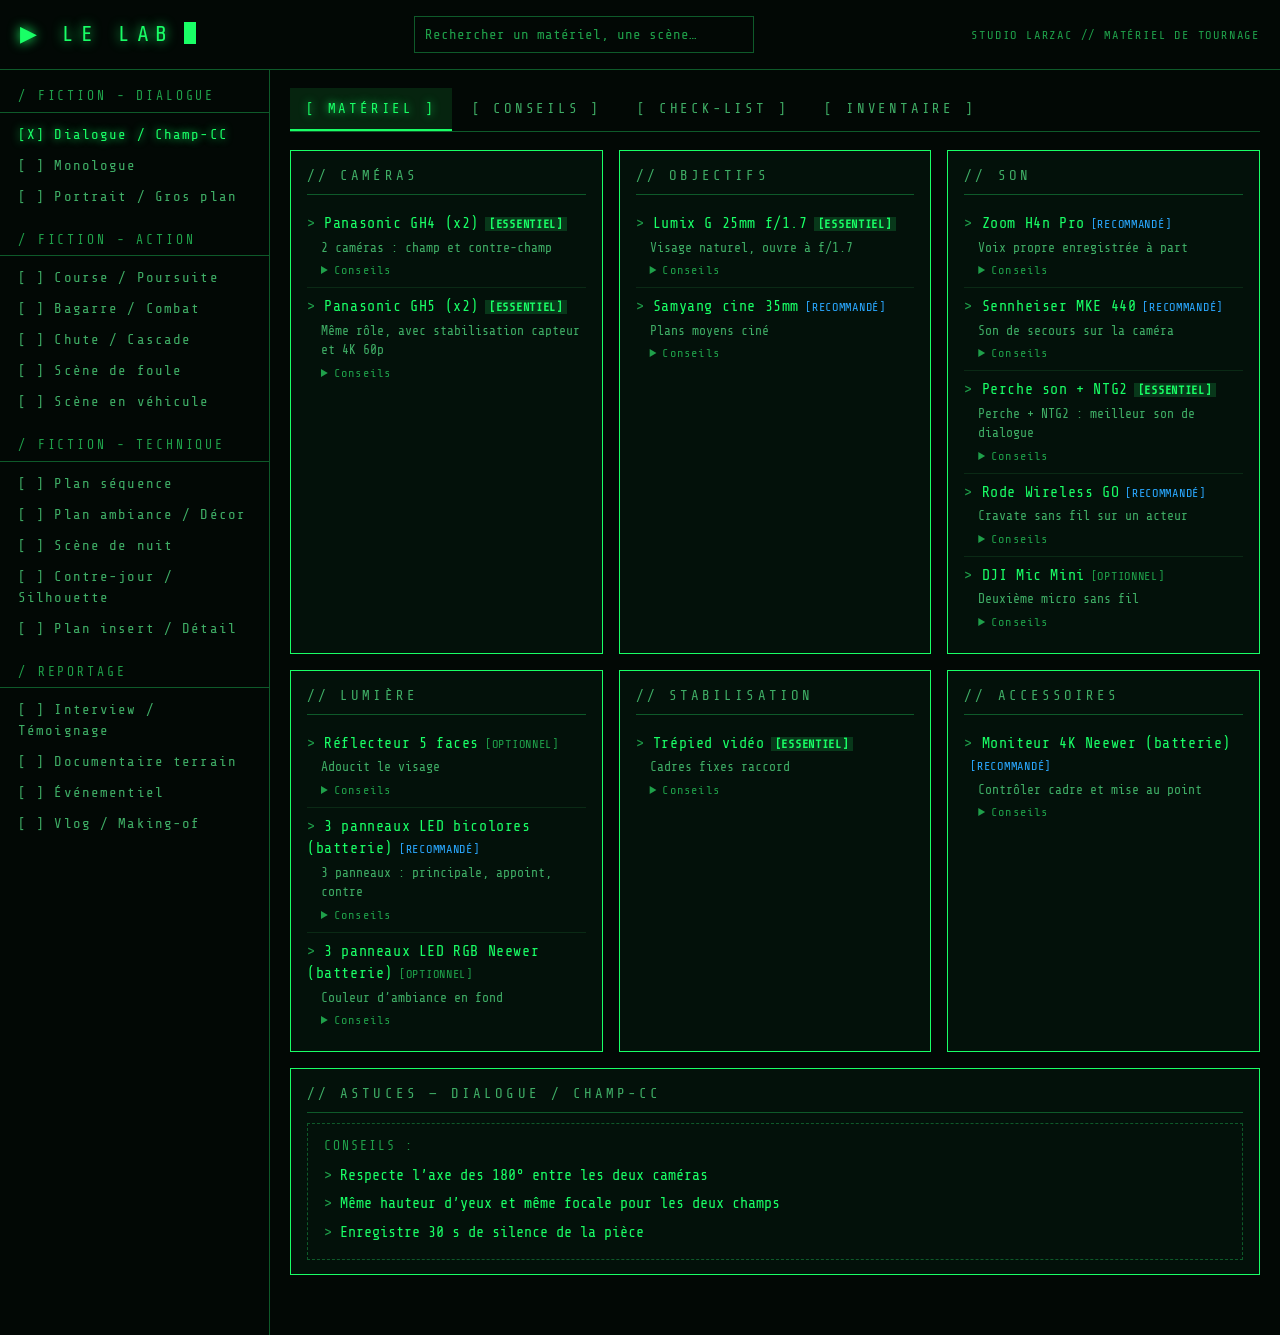
==== commit 6d80c466: "Add files via upload" ====
--- a/lelab.html
+++ b/lelab.html
@@ -1,974 +1,277 @@
 <!DOCTYPE html>
 <html lang="fr">
 <head>
-<meta charset="UTF-8">
-<meta name="viewport" content="width=device-width, initial-scale=1.0">
-<title>LE LAB — Studio Larzac</title>
-<link href="https://fonts.googleapis.com/css2?family=VT323&family=Share+Tech+Mono&display=swap" rel="stylesheet">
+<meta charset="utf-8">
+<meta name="viewport" content="width=device-width, initial-scale=1, viewport-fit=cover">
+<title>Le Lab — Studio Larzac</title>
+<link rel="stylesheet" href="https://fonts.googleapis.com/css2?family=Share+Tech+Mono&display=swap">
 <style>
-:root{--g:#00ff41;--gd:#00a828;--gb:#003d10;--bg:#000}
-*{margin:0;padding:0;box-sizing:border-box}
-html,body{height:100%;overflow:hidden}
-body{font-family:'Share Tech Mono',monospace;background:#000;color:var(--g);display:flex;flex-direction:column;height:100vh}
-body::before{content:'';position:fixed;inset:0;background:radial-gradient(ellipse at center,transparent 55%,rgba(0,0,0,.75) 100%);pointer-events:none;z-index:900}
-body::after{content:'';position:fixed;inset:0;background:repeating-linear-gradient(0deg,transparent,transparent 3px,rgba(0,0,0,.13) 3px,rgba(0,0,0,.13) 4px);pointer-events:none;z-index:901}
-@keyframes flicker{0%,100%{opacity:1}92%{opacity:.98}93%{opacity:.93}94%{opacity:.99}97%{opacity:.95}}
-#app{animation:flicker 9s infinite}
-#boot{position:fixed;inset:0;background:#000;z-index:1000;padding:2rem;font-family:'Share Tech Mono',monospace;font-size:15px;color:var(--g);text-shadow:0 0 6px #00ff41,0 0 14px #00a82855;overflow:hidden;display:flex;gap:2rem;align-items:flex-start}
-#boot-left{flex:1;min-width:0;overflow:hidden}
-#boot-text{white-space:pre;line-height:1.65;font-size:14px}
-#boot-bar{margin-top:14px;color:var(--gd);font-size:13px}
-#boot-logo{flex-shrink:0;width:340px;height:100vh;display:flex;align-items:center;justify-content:center;border-left:1px solid #003d10}
-@keyframes spin{from{transform:rotate(0deg)}to{transform:rotate(360deg)}}
-@keyframes spin-rev{from{transform:rotate(0deg)}to{transform:rotate(-360deg)}}
-@keyframes pulse-glow{0%,100%{filter:drop-shadow(0 0 6px #00ff41) drop-shadow(0 0 16px #00a828)}50%{filter:drop-shadow(0 0 14px #00ff41) drop-shadow(0 0 32px #00a828)}}
-#reel-wrap{animation:pulse-glow 3s ease-in-out infinite}
-#reel-outer{animation:spin 10s linear infinite;transform-origin:110px 110px}
-#reel-inner{animation:spin-rev 4s linear infinite;transform-origin:110px 110px}
-@keyframes blink{0%,100%{opacity:1}50%{opacity:0}}
-.cursor{display:inline-block;width:9px;height:15px;background:var(--g);vertical-align:bottom;animation:blink 1s step-end infinite;box-shadow:0 0 6px #00ff41}
-header{font-family:'VT323',monospace;font-size:20px;letter-spacing:3px;padding:7px 20px;border-bottom:1px solid var(--gd);display:flex;align-items:center;justify-content:space-between;flex-shrink:0;text-shadow:0 0 6px #00ff41,0 0 14px #00a82855;background:#000}
-.hdr-title{font-size:21px}
-.hdr-info{font-size:13px;color:var(--gd);letter-spacing:1px}
-.layout{display:flex;flex:1;overflow:hidden;height:calc(100vh - 43px)}
-aside{width:230px;flex-shrink:0;border-right:1px solid var(--gd);overflow-y:auto;padding:13px 11px;background:#000}
-aside::-webkit-scrollbar{width:4px}aside::-webkit-scrollbar-track{background:#000}aside::-webkit-scrollbar-thumb{background:var(--gd)}
-.slabel{font-family:'VT323',monospace;font-size:14px;letter-spacing:2px;color:var(--gd);margin-bottom:4px;margin-top:10px;text-shadow:0 0 4px #00a828}
-.slabel:first-child{margin-top:0}
-.sl-line{border-top:1px solid var(--gb);margin-bottom:6px}
-.fi{display:flex;align-items:center;gap:8px;padding:3px 6px;cursor:pointer;font-size:12px;color:var(--gd);transition:color .1s;user-select:none;-webkit-user-select:none;letter-spacing:.3px}
-.fi:hover{color:var(--g);text-shadow:0 0 5px #00ff41}
-.fi.on{color:var(--g);text-shadow:0 0 5px #00ff41}
-.fbox{font-size:12px;min-width:20px;font-family:'Share Tech Mono',monospace}
-main{flex:1;overflow-y:auto;padding:13px 17px;background:#000}
-main::-webkit-scrollbar{width:5px}main::-webkit-scrollbar-track{background:#000}main::-webkit-scrollbar-thumb{background:var(--gd)}
-.tabs{display:flex;gap:0;margin-bottom:12px;border-bottom:1px solid var(--gd)}
-.tab{font-family:'VT323',monospace;font-size:15px;letter-spacing:1.5px;padding:4px 12px;background:#000;border:none;border-bottom:2px solid transparent;color:var(--gd);cursor:pointer;text-transform:uppercase;transition:all .1s}
-.tab:hover{color:var(--g)}
-.tab.on{color:var(--g);border-bottom:2px solid var(--g);text-shadow:0 0 6px #00ff41;background:var(--gb)}
-.pane{display:none}.pane.on{display:block}
-.egrid{display:grid;grid-template-columns:repeat(auto-fill,minmax(255px,1fr));gap:10px}
-.ecard{border:1px solid var(--gd);padding:10px 12px;background:#000;transition:border-color .2s}
-.ecard:hover{border-color:var(--g);box-shadow:0 0 6px rgba(0,255,65,.08)}
-.echead{display:flex;justify-content:space-between;align-items:center;margin-bottom:7px;border-bottom:1px solid var(--gb);padding-bottom:5px}
-.ecat{font-family:'VT323',monospace;font-size:14px;letter-spacing:2px;color:var(--gd)}
-.badge{font-family:'VT323',monospace;font-size:13px;letter-spacing:.5px}
-.bp{color:var(--g);text-shadow:0 0 5px #00ff41}.bs{color:#00b4ff}.bo{color:var(--gd)}
-.irow{display:flex;gap:6px;align-items:flex-start;padding:5px 0;border-bottom:1px solid #001508}
-.irow:last-child{border-bottom:none}
-.ibul{color:var(--g);font-size:12px;flex-shrink:0;margin-top:1px}
-.iname{font-size:12px;color:var(--g);letter-spacing:.2px}
-.inote{font-size:11px;color:var(--gd);margin-top:2px;letter-spacing:.1px;line-height:1.45}
-.tip-box{margin-top:7px;border:1px dashed var(--gd);padding:7px 10px;background:#000503}
-.tip-box-title{font-family:'VT323',monospace;font-size:13px;letter-spacing:1px;color:var(--gd);margin-bottom:4px}
-.tip-box li{font-size:12px;color:var(--gd);margin-left:12px;line-height:1.65;list-style:none;position:relative;padding-left:12px}
-.tip-box li::before{content:'> ';color:var(--g);position:absolute;left:0}
-.cgrid{display:grid;grid-template-columns:repeat(auto-fill,minmax(278px,1fr));gap:10px}
-.ccard{border:1px solid var(--gd);padding:12px;background:#000}
-.ccard h3{font-family:'VT323',monospace;font-size:15px;letter-spacing:2px;color:var(--g);text-shadow:0 0 6px #00ff41;margin-bottom:5px;text-transform:uppercase}
-.ccard p{font-size:11px;color:var(--gd);line-height:1.65;margin-bottom:7px}
-.ccard svg{width:100%;height:auto;display:block}
-.clsec{margin-bottom:15px}
-.cltitle{font-family:'VT323',monospace;font-size:14px;letter-spacing:2px;color:var(--g);text-shadow:0 0 5px #00ff41;margin-bottom:6px;padding-bottom:4px;border-bottom:1px solid var(--gd)}
-.clitem{display:flex;align-items:center;gap:10px;padding:5px 0;border-bottom:1px solid #001508;font-size:12px}
-.clitem:last-child{border-bottom:none}
-.clitem input{accent-color:var(--g);width:13px;height:13px;cursor:pointer}
-.clitem label{cursor:pointer;color:var(--g)}
-.clitem.done label{text-decoration:line-through;color:var(--gd)}
-.btn{font-family:'VT323',monospace;font-size:15px;letter-spacing:2px;background:#000;color:var(--g);border:1px solid var(--g);padding:5px 17px;cursor:pointer;margin-bottom:13px;text-shadow:0 0 5px #00ff41;text-transform:uppercase}
-.btn:hover{background:var(--gb)}
-.empty{color:var(--gd);font-size:13px;padding:20px 0;line-height:2;letter-spacing:.4px}
-.no-scene{font-size:13px;color:var(--gd);margin-bottom:12px}
-/* Inventory overlay */
-#inv-overlay{display:none;position:fixed;inset:0;background:#000;z-index:500;flex-direction:column}
-.inv-cat{font-family:'VT323',monospace;font-size:13px;letter-spacing:2px;color:var(--gd);padding:8px 14px 4px;border-bottom:1px solid var(--gb)}
-.inv-item{padding:5px 14px;font-size:12px;color:var(--gd);cursor:pointer;border-left:2px solid transparent;transition:all .1s}
-.inv-item:hover,.inv-item.active{color:var(--g);background:#002d0f;border-left-color:var(--g)}
-.g-name{font-family:'VT323',monospace;font-size:22px;letter-spacing:3px;color:var(--g);text-shadow:0 0 8px #00ff41;text-align:center;margin-bottom:6px}
-.g-sep{width:100%;max-width:420px;border-top:1px solid var(--gd);margin:8px 0}
-.g-specs{width:100%;max-width:420px;margin-bottom:10px}
-.spec-row{display:flex;gap:4px;padding:4px 0;border-bottom:1px solid #001508;font-size:12px}
-.spec-row:last-child{border-bottom:none}
-.spec-k{color:var(--gd);min-width:170px;flex-shrink:0}
-.spec-v{color:var(--g)}
-.g-usetitle{font-family:'VT323',monospace;font-size:13px;letter-spacing:2px;color:var(--gd);align-self:flex-start;width:100%;max-width:420px;margin-bottom:5px}
-.g-uses{width:100%;max-width:420px;list-style:none;padding:0;margin-bottom:8px}
-.g-use,.g-with{font-size:12px;padding:3px 0 3px 14px;border-bottom:1px solid #001508;position:relative;list-style:none}
-.g-use:last-child,.g-with:last-child{border-bottom:none}
-.g-use{color:var(--gd)}.g-use::before{content:'> ';color:var(--g);position:absolute;left:0}
-.g-with{color:#006688}.g-with::before{content:'+ ';color:#00b4ff;position:absolute;left:0}
-@keyframes isp{from{transform:rotate(0deg)}to{transform:rotate(360deg)}}
-/* Conseils */
-@media print{body::before,body::after{display:none}aside,.tabs,.btn{display:none!important}#pane-checklist{display:block!important}#pane-materiel,#pane-conseils{display:none!important}body,main{color:#000;background:#fff}.cltitle{color:#000;border-bottom:1px solid #666}}
+:root{--bg:#020805;--panel:#03110a;--fg:#19ff66;--dim:#1fa04a;--mut:#3fae66;--line:#0e5a2a;--blue:#2aa8ff;--bad:#ff7b6e;color-scheme:dark;box-sizing:border-box;padding-top:env(safe-area-inset-top,0px);padding-bottom:env(safe-area-inset-bottom,0px)}
+@media (prefers-color-scheme:dark){:root:not([data-theme="light"]){--bg:#020805}}
+:root[data-theme="dark"]{--bg:#020805}
+html{scroll-padding-top:env(safe-area-inset-top,0px)}
+*{box-sizing:border-box}
+body{margin:0;background:var(--bg);color:var(--fg);font:15px/1.5 "Share Tech Mono",ui-monospace,Menlo,Consolas,"Courier New",monospace;min-height:100vh}
+header{display:flex;justify-content:space-between;align-items:center;gap:10px;padding:16px 20px;border-bottom:1px solid var(--line)}
+h1{margin:0;font-size:22px;font-weight:400;letter-spacing:.3em;text-shadow:0 0 12px var(--fg)}
+h1 i{display:inline-block;width:12px;height:22px;background:var(--fg);margin-left:10px;vertical-align:-3px;animation:bl 1s steps(1) infinite}
+@keyframes bl{50%{opacity:0}}
+.hr{color:var(--dim);font-size:12px;letter-spacing:.15em;text-align:right}
+.lay{display:grid;grid-template-columns:270px 1fr;min-height:calc(100vh - 62px)}
+aside{border-right:1px solid var(--line);padding:16px 0}
+aside h2{margin:18px 0 6px;padding:0 18px 6px;font-size:13px;font-weight:400;letter-spacing:.22em;color:var(--dim);border-bottom:1px solid var(--line);text-transform:uppercase}
+aside h2:first-child{margin-top:0}
+aside button{display:block;width:100%;text-align:left;font:inherit;font-size:14px;letter-spacing:.08em;color:var(--mut);background:none;border:0;padding:5px 18px;cursor:pointer}
+aside button:hover{color:var(--fg)}
+aside button[aria-pressed="true"]{color:var(--fg);text-shadow:0 0 8px var(--fg)}
+main{padding:18px 20px 60px;min-width:0}
+.tabs{display:flex;flex-wrap:wrap;gap:4px;border-bottom:1px solid var(--line);margin-bottom:18px}
+.tabs button{font:inherit;letter-spacing:.2em;font-size:14px;color:var(--mut);background:none;border:0;border-bottom:2px solid transparent;padding:10px 16px;cursor:pointer;text-transform:uppercase}
+.tabs button:hover{color:var(--fg)}
+.tabs button[aria-selected="true"]{color:var(--fg);background:#06240f;border-bottom-color:var(--fg);text-shadow:0 0 8px var(--fg)}
+button:focus-visible{outline:2px solid var(--fg);outline-offset:-2px}
+.grid{display:grid;grid-template-columns:repeat(auto-fit,minmax(290px,1fr));gap:16px;margin-bottom:16px}
+.box{border:1px solid var(--fg);background:var(--panel);padding:14px 16px}
+.box h3{margin:0 0 10px;padding-bottom:8px;border-bottom:1px solid var(--line);font-size:14px;font-weight:400;letter-spacing:.22em;color:var(--mut);text-transform:uppercase}
+.it{padding:8px 0;border-bottom:1px solid #0a2a15}
+.it:last-child{border:0}
+.it b{font-weight:400;letter-spacing:.04em}
+.it b::before{content:"> ";color:var(--dim)}
+.d{display:block;color:var(--mut);font-size:13px;margin:2px 0 0 14px}
+.bg{font-size:12px;letter-spacing:.06em;margin-left:6px}
+.E{color:var(--fg);background:#08381a;padding:0 4px;font-weight:700}
+.R{color:var(--blue)}
+.O{color:var(--dim)}
+.tips{border:1px dashed var(--line);padding:12px 16px;margin-top:10px}
+.tips p{margin:0 0 6px;color:var(--dim);letter-spacing:.15em;font-size:13px}
+.tips div{padding:3px 0}
+.tips div::before{content:"> ";color:var(--dim)}
+.ck{display:flex;gap:10px;align-items:center;padding:8px 4px;border-bottom:1px dashed var(--line);cursor:pointer}
+input[type=checkbox]{accent-color:var(--fg);width:18px;height:18px;flex:none}
+.pc{display:grid;grid-template-columns:1fr 1fr;gap:10px;margin-top:6px}
+.pc div{font-size:13px;color:var(--mut)}
+.pc .c{color:var(--bad)}
+.n{color:var(--dim);font-size:12px;margin-top:6px}
+header{flex-wrap:wrap}
+#q{flex:1;max-width:340px;min-width:140px;font:inherit;font-size:14px;color:var(--fg);background:transparent;border:1px solid var(--line);padding:7px 10px}
+#q:focus{outline:2px solid var(--fg)}#q::placeholder{color:var(--dim)}
+.fm{display:grid;gap:12px}
+.fm label{display:flex;flex-direction:column;font-size:12px;letter-spacing:.1em;color:var(--mut);text-transform:uppercase}
+.fm input,.fm textarea,.fm select{font:inherit;font-size:14px;background:var(--bg);color:var(--fg);border:1px solid var(--line);padding:6px 8px;letter-spacing:0;text-transform:none}
+.fm input:focus,.fm textarea:focus,.fm select:focus{outline:2px solid var(--fg)}
+.sg{display:grid;grid-template-columns:repeat(auto-fit,minmax(220px,1fr));gap:8px}
+.meta{display:grid;grid-template-columns:2fr 1fr 1fr;gap:14px;margin:0 0 14px}
+.meta label{display:flex;flex-direction:column;font-size:12px;letter-spacing:.12em;color:var(--mut);text-transform:uppercase}
+.meta input{font:inherit;font-size:15px;background:transparent;border:0;border-bottom:1px solid var(--line);color:var(--fg);padding:4px 0;outline:0;text-transform:none;letter-spacing:0}
+.meta input:focus{border-bottom-color:var(--fg)}
+.row{display:flex;flex-wrap:wrap;gap:8px;margin-top:14px}
+.row button{font:inherit;color:var(--fg);background:none;border:1px solid var(--fg);padding:8px 14px;cursor:pointer;letter-spacing:.1em}
+.row button:hover{background:#08381a}
+details.tp{margin:4px 0 0 14px}
+details.tp summary{cursor:pointer;color:var(--dim);font-size:12px;letter-spacing:.1em}
+.tl{margin:4px 0 0;padding:0;list-style:none;font-size:13px;color:var(--mut)}
+.tl li::before{content:"+ ";color:var(--dim)}
+@media print{body{background:#fff;color:#000;font-size:12pt}header,aside,.tabs,.noprint{display:none!important}.lay{display:block}main{padding:0}.box{border:1px solid #000;background:#fff;color:#000;break-inside:avoid}.box h3{color:#000;border-color:#000}.meta label{color:#000}.meta input{color:#000;border-bottom:1px solid #000}.ck{color:#000;border-color:#999}input[type=checkbox]{accent-color:#000}}
+@media (max-width:760px){.meta{grid-template-columns:1fr}.lay{grid-template-columns:1fr}aside{border-right:0;border-bottom:1px solid var(--line);max-height:42vh;overflow:auto}.hr{display:none}.pc{grid-template-columns:1fr}}
+@media (prefers-reduced-motion:reduce){h1 i{animation:none}}
 </style>
 </head>
 <body>
-<div id="boot">
-  <div id="boot-left"><div id="boot-text"></div><div id="boot-bar"></div></div>
-  <div id="boot-logo">
-    <svg id="reel-wrap" width="220" height="220" viewBox="0 0 220 220" xmlns="http://www.w3.org/2000/svg">
-      <rect width="220" height="220" fill="#000"/>
-      <circle cx="110" cy="110" r="105" fill="#000" stroke="#003d10" stroke-width="1"/>
-      <g id="reel-outer">
-        <circle cx="110" cy="110" r="102" fill="none" stroke="#00a828" stroke-width="1.5"/>
-        <rect x="97" y="6" width="26" height="16" rx="4" fill="#000" stroke="#00ff41" stroke-width="1.5"/>
-        <rect x="97" y="198" width="26" height="16" rx="4" fill="#000" stroke="#00ff41" stroke-width="1.5"/>
-        <rect x="6" y="97" width="16" height="26" rx="4" fill="#000" stroke="#00ff41" stroke-width="1.5"/>
-        <rect x="198" y="97" width="16" height="26" rx="4" fill="#000" stroke="#00ff41" stroke-width="1.5"/>
-        <rect x="39" y="26" width="20" height="14" rx="3" fill="#000" stroke="#00ff41" stroke-width="1.5" transform="rotate(45 49 33)"/>
-        <rect x="153" y="26" width="20" height="14" rx="3" fill="#000" stroke="#00ff41" stroke-width="1.5" transform="rotate(-45 163 33)"/>
-        <rect x="39" y="176" width="20" height="14" rx="3" fill="#000" stroke="#00ff41" stroke-width="1.5" transform="rotate(-45 49 183)"/>
-        <rect x="153" y="176" width="20" height="14" rx="3" fill="#000" stroke="#00ff41" stroke-width="1.5" transform="rotate(45 163 183)"/>
-        <line x1="110" y1="20" x2="110" y2="65" stroke="#00ff41" stroke-width="2"/>
-        <line x1="188" y1="155" x2="149" y2="132" stroke="#00ff41" stroke-width="2"/>
-        <line x1="32" y1="155" x2="71" y2="132" stroke="#00ff41" stroke-width="2"/>
-        <circle cx="110" cy="18" r="5" fill="#000" stroke="#00ff41" stroke-width="1.5"/>
-        <circle cx="190" cy="157" r="5" fill="#000" stroke="#00ff41" stroke-width="1.5"/>
-        <circle cx="30" cy="157" r="5" fill="#000" stroke="#00ff41" stroke-width="1.5"/>
-        <circle cx="110" cy="110" r="45" fill="#000503" stroke="#00a828" stroke-width="1.5"/>
-      </g>
-      <g id="reel-inner">
-        <circle cx="110" cy="110" r="32" fill="#000" stroke="#00ff41" stroke-width="1.5"/>
-        <line x1="110" y1="84" x2="110" y2="136" stroke="#003d10" stroke-width="1.5"/>
-        <line x1="84" y1="110" x2="136" y2="110" stroke="#003d10" stroke-width="1.5"/>
-        <circle cx="110" cy="110" r="8" fill="#003d10" stroke="#00ff41" stroke-width="1.5"/>
-      </g>
-      <text x="110" y="104" text-anchor="middle" fill="#00ff41" font-family="VT323,monospace" font-size="18" letter-spacing="2">LE</text>
-      <text x="110" y="122" text-anchor="middle" fill="#00ff41" font-family="VT323,monospace" font-size="18" letter-spacing="2">LAB</text>
-    </svg>
-  </div>
-</div>
-
-<div id="app" style="display:none;height:100%;flex-direction:column">
-<header>
-  <div class="hdr-title">&#9654; LE LAB <span class="cursor"></span></div>
-  <div class="hdr-info">STUDIO LARZAC // MATÉRIEL DE TOURNAGE</div>
-</header>
-<div class="layout">
-<aside>
-  <div class="slabel">// FICTION — DIALOGUE</div><div class="sl-line"></div>
-  <div class="fi" data-g="scene" data-v="dialogue" onclick="toggle(this)"><span class="fbox">[ ]</span>Dialogue / Champ-CC</div>
-  <div class="fi" data-g="scene" data-v="monologue" onclick="toggle(this)"><span class="fbox">[ ]</span>Monologue</div>
-  <div class="fi" data-g="scene" data-v="portrait" onclick="toggle(this)"><span class="fbox">[ ]</span>Portrait / Gros plan</div>
-  <div class="slabel">// FICTION — ACTION</div><div class="sl-line"></div>
-  <div class="fi" data-g="scene" data-v="course" onclick="toggle(this)"><span class="fbox">[ ]</span>Course / Poursuite</div>
-  <div class="fi" data-g="scene" data-v="bagarre" onclick="toggle(this)"><span class="fbox">[ ]</span>Bagarre / Combat</div>
-  <div class="fi" data-g="scene" data-v="chute" onclick="toggle(this)"><span class="fbox">[ ]</span>Chute / Cascade</div>
-  <div class="fi" data-g="scene" data-v="foule" onclick="toggle(this)"><span class="fbox">[ ]</span>Scène de foule</div>
-  <div class="fi" data-g="scene" data-v="vehicule" onclick="toggle(this)"><span class="fbox">[ ]</span>Scène en véhicule</div>
-  <div class="slabel">// FICTION — TECHNIQUE</div><div class="sl-line"></div>
-  <div class="fi" data-g="scene" data-v="planseq" onclick="toggle(this)"><span class="fbox">[ ]</span>Plan séquence</div>
-  <div class="fi" data-g="scene" data-v="ambiance" onclick="toggle(this)"><span class="fbox">[ ]</span>Plan ambiance / Décor</div>
-  <div class="fi" data-g="scene" data-v="nuit" onclick="toggle(this)"><span class="fbox">[ ]</span>Scène de nuit</div>
-  <div class="fi" data-g="scene" data-v="contrejour" onclick="toggle(this)"><span class="fbox">[ ]</span>Contre-jour / Silhouette</div>
-  <div class="fi" data-g="scene" data-v="insert" onclick="toggle(this)"><span class="fbox">[ ]</span>Plan insert / Détail</div>
-  <div class="slabel">// REPORTAGE</div><div class="sl-line"></div>
-  <div class="fi" data-g="scene" data-v="interview" onclick="toggle(this)"><span class="fbox">[ ]</span>Interview / Témoignage</div>
-  <div class="fi" data-g="scene" data-v="docu" onclick="toggle(this)"><span class="fbox">[ ]</span>Documentaire terrain</div>
-  <div class="fi" data-g="scene" data-v="event" onclick="toggle(this)"><span class="fbox">[ ]</span>Événementiel</div>
-  <div class="fi" data-g="scene" data-v="vlog" onclick="toggle(this)"><span class="fbox">[ ]</span>Vlog / Making-of</div>
-  <div class="slabel">// LIEU</div><div class="sl-line"></div>
-  <div class="fi" data-g="lieu" data-v="studio" onclick="toggle(this)"><span class="fbox">[ ]</span>Intérieur studio</div>
-  <div class="fi" data-g="lieu" data-v="int" onclick="toggle(this)"><span class="fbox">[ ]</span>Intérieur naturel</div>
-  <div class="fi" data-g="lieu" data-v="extjour" onclick="toggle(this)"><span class="fbox">[ ]</span>Extérieur jour</div>
-  <div class="fi" data-g="lieu" data-v="extnuit" onclick="toggle(this)"><span class="fbox">[ ]</span>Extérieur nuit</div>
-  <div class="fi" data-g="lieu" data-v="mobile" onclick="toggle(this)"><span class="fbox">[ ]</span>En mouvement</div>
-  <div class="slabel">// CONDITIONS</div><div class="sl-line"></div>
-  <div class="fi" data-g="cond" data-v="lowlight" onclick="toggle(this)"><span class="fbox">[ ]</span>Faible luminosité</div>
-  <div class="fi" data-g="cond" data-v="mobilite" onclick="toggle(this)"><span class="fbox">[ ]</span>Besoin de mobilité</div>
-  <div class="fi" data-g="cond" data-v="aerial" onclick="toggle(this)"><span class="fbox">[ ]</span>Plan aérien souhaité</div>
-  <div class="fi" data-g="cond" data-v="multicam" onclick="toggle(this)"><span class="fbox">[ ]</span>Multi-caméras</div>
-</aside>
-<main>
-  <div class="tabs">
-    <button class="tab on" onclick="showTab('materiel',this)">[ MATÉRIEL ]</button>
-    <button class="tab" onclick="showTab('conseils',this)">[ CONSEILS ]</button>
-    <button class="tab" onclick="showTab('checklist',this)">[ CHECK-LIST ]</button>
-    <button class="tab" id="tab-inv" onclick="openInv(this)">[ INVENTAIRE ]</button>
-  </div>
-  <div id="pane-materiel" class="pane on">
-    <div id="equip-out" class="egrid">
-      <div class="empty">&gt; SYSTÈME PRÊT.<br>&gt; SÉLECTIONNEZ UN TYPE DE SCÈNE<br>&gt; POUR CHARGER LES RECOMMANDATIONS...<span class="cursor"></span></div>
-    </div>
-  </div>
-  <div id="pane-conseils" class="pane"><div class="cgrid" id="conseils-grid"></div></div>
-  <div id="pane-checklist" class="pane">
-    <div class="no-scene" id="cl-notice">&gt; SÉLECTIONNEZ UN TYPE DE SCÈNE POUR GÉNÉRER LA CHECK-LIST.</div>
-    <button class="btn" onclick="window.print()">[ IMPRIMER ]</button>
-    <div id="cl-out"></div>
-  </div>
-</main>
-</div>
-</div>
-
-<!-- INVENTORY OVERLAY -->
-<div id="inv-overlay">
-  <div style="display:flex;align-items:center;justify-content:space-between;padding:8px 20px;border-bottom:1px solid #00a828;flex-shrink:0;background:#000">
-    <span style="font-family:VT323,monospace;font-size:20px;letter-spacing:3px;color:#00ff41;text-shadow:0 0 6px #00ff41">// INVENTAIRE MATÉRIEL</span>
-    <button onclick="closeInv()" style="font-family:VT323,monospace;font-size:16px;background:#000;color:#00ff41;border:1px solid #00a828;padding:3px 14px;cursor:pointer;letter-spacing:2px">[ FERMER ]</button>
-  </div>
-  <div style="display:flex;flex:1;overflow:hidden">
-    <div id="inv-list" style="width:250px;flex-shrink:0;border-right:1px solid #00a828;overflow-y:auto;padding:10px 0;background:#000">
-<div class="inv-cat">// CAMÉRAS</div><div class="inv-item" onclick="showGear(0)">Panasonic GH4 <span style="color:#00a828;font-size:11px">×3</span></div><div class="inv-item" onclick="showGear(1)">Blackmagic Cinema 2.5K <span style="color:#00a828;font-size:11px">×1</span></div><div class="inv-item" onclick="showGear(2)">Osmo Pocket 3 <span style="color:#00a828;font-size:11px">×1</span></div><div class="inv-item" onclick="showGear(3)">DJI Mini 2 <span style="color:#00a828;font-size:11px">×1</span></div><div class="inv-cat">// OBJECTIFS</div><div class="inv-item" onclick="showGear(4)">Lumix 14-42mm f/3.5 OIS <span style="color:#00a828;font-size:11px">×1</span></div><div class="inv-item" onclick="showGear(5)">Lumix G 25mm f/1.7 <span style="color:#00a828;font-size:11px">×1</span></div><div class="inv-item" onclick="showGear(6)">Samyang 16mm f/2 <span style="color:#00a828;font-size:11px">×1</span></div><div class="inv-item" onclick="showGear(7)">Sigma 70mm f/2.8 DG Macro <span style="color:#00a828;font-size:11px">×1</span></div><div class="inv-item" onclick="showGear(8)">Samyang 85mm f/1.4 <span style="color:#00a828;font-size:11px">×1</span></div><div class="inv-item" onclick="showGear(9)">Canon 50mm f/1.8 STM <span style="color:#00a828;font-size:11px">×1</span></div><div class="inv-cat">// SON</div><div class="inv-item" onclick="showGear(10)">Rode VideoMic <span style="color:#00a828;font-size:11px">×1</span></div><div class="inv-item" onclick="showGear(11)">Rode VideoMic Pro <span style="color:#00a828;font-size:11px">×1</span></div><div class="inv-item" onclick="showGear(12)">Sennheiser MKE 440 <span style="color:#00a828;font-size:11px">×1</span></div><div class="inv-item" onclick="showGear(13)">DJI Mic 2 <span style="color:#00a828;font-size:11px">×1</span></div><div class="inv-item" onclick="showGear(14)">DJI Mic Mini <span style="color:#00a828;font-size:11px">×1</span></div><div class="inv-item" onclick="showGear(15)">Rode Wireless Go 2 <span style="color:#00a828;font-size:11px">×1</span></div><div class="inv-item" onclick="showGear(16)">Rode NTG 2 <span style="color:#00a828;font-size:11px">×1</span></div><div class="inv-item" onclick="showGear(17)">Zoom H4n Pro <span style="color:#00a828;font-size:11px">×2</span></div><div class="inv-item" onclick="showGear(18)">Perche Boompole + suspension <span style="color:#00a828;font-size:11px">×1</span></div><div class="inv-cat">// LUMIÈRE</div><div class="inv-item" onclick="showGear(19)">Panneau LED bicolore <span style="color:#00a828;font-size:11px">×1</span></div><div class="inv-item" onclick="showGear(20)">Réflecteur 5 faces 105cm <span style="color:#00a828;font-size:11px">×1</span></div><div class="inv-cat">// STABILISATION</div><div class="inv-item" onclick="showGear(21)">Ronin M <span style="color:#00a828;font-size:11px">×1</span></div><div class="inv-item" onclick="showGear(22)">Support caméra main <span style="color:#00a828;font-size:11px">×1</span></div><div class="inv-item" onclick="showGear(23)">Cage GH4 + poignée supérieure <span style="color:#00a828;font-size:11px">×1</span></div><div class="inv-item" onclick="showGear(24)">Trépied vidéo <span style="color:#00a828;font-size:11px">×1</span></div>
-    </div>
-    <div id="inv-detail" style="flex:1;overflow-y:auto;padding:20px 24px;display:flex;flex-direction:column;align-items:center;background:#000">
-      <div style="color:#00a828;font-size:13px;text-align:center;margin-top:60px;line-height:2.2">&gt; SÉLECTIONNEZ UN ÉQUIPEMENT<br>&gt; DANS LA LISTE À GAUCHE<span class="cursor"></span></div>
-    </div>
-  </div>
-</div>
-
+<header><h1>▶ LE LAB<i></i></h1><input id="q" type="search" placeholder="Rechercher un matériel, une scène…" aria-label="Rechercher"><div class="hr">STUDIO LARZAC // MATÉRIEL DE TOURNAGE</div></header>
+<div class="lay"><aside id="side" aria-label="Types de scène"></aside><main id="main"></main></div>
 <script>
-const DATA={"dialogue": {"label": "DIALOGUE / CHAMP-CONTRE-CHAMP", "cameras": [{"name": "Panasonic GH4 (x2 ou x3)", "p": "primary", "note": "Multicam — champ et contre-champ simultanés, règle des 180°"}, {"name": "Blackmagic Cinema 2.5K", "p": "secondary", "note": "Caméra principale sur le plan le plus important"}], "lenses": [{"name": "Samyang 85mm f/1.4", "p": "primary", "note": "Gros plan visage — bokeh profond, isole le personnage"}, {"name": "Canon 50mm f/1.8", "p": "primary", "note": "Plan poitrine — focale naturelle pour le dialogue"}, {"name": "Lumix G 25mm f/1.7", "p": "secondary", "note": "Plan américain ou plan large de situation"}], "sound": [{"name": "Rode NTG 2 + Boompole", "p": "primary", "note": "Micro canon sur perche — son dialogue hors champ"}, {"name": "Zoom H4n Pro", "p": "primary", "note": "Enregistreur XLR indépendant avec le NTG 2"}, {"name": "Rode Wireless Go 2", "p": "optional", "note": "Lavalier backup si perche impossible dans le décor"}], "light": [{"name": "Panneau LED bicolore", "p": "primary", "note": "Triangle 3 points — key, fill (réflecteur), back"}, {"name": "Réflecteur 5 faces", "p": "secondary", "note": "Fill light doux pour atténuer les ombres du visage"}], "stab": [{"name": "Trépied vidéo", "p": "primary", "note": "Indispensable — stabilité absolue pour chaque axe de dialogue"}], "acc": [{"name": "Cage GH4 + poignée", "p": "secondary", "note": "Si plan à épaule nécessaire pour une des caméras"}], "tips": ["RÈGLE 180° : toutes les caméras du même côté de axe de regard", "Aligner balance des blancs sur toutes les caméras avant de tourner", "Raccord de regard : personnage A regarde à droite, B à gauche", "Enregistrer 30 sec de room tone — essentiel pour le montage son"]}, "monologue": {"label": "MONOLOGUE", "cameras": [{"name": "Panasonic GH4", "p": "primary", "note": "Plan fixe stable — laisser acteur exister dans le cadre"}, {"name": "Panasonic GH4 (2ème)", "p": "secondary", "note": "Second angle — gros plan sur le visage simultané"}], "lenses": [{"name": "Samyang 85mm f/1.4", "p": "primary", "note": "Gros plan expressif — bokeh efface décor, isole personnage"}, {"name": "Lumix G 25mm f/1.7", "p": "secondary", "note": "Plan pied ou américain — montrer personnage dans son espace"}, {"name": "Canon 50mm f/1.8", "p": "optional", "note": "Plan poitrine naturel — regard direct presque caméra"}], "sound": [{"name": "Rode NTG 2 + Boompole", "p": "primary", "note": "Perche au-dessus — son propre, présence de la voix"}, {"name": "DJI Mic 2", "p": "secondary", "note": "Lavalier backup — si décor empêche la perche"}], "light": [{"name": "Panneau LED bicolore", "p": "primary", "note": "Lumière dramatique — key light rasante pour modelage du visage"}, {"name": "Réflecteur 5 faces", "p": "secondary", "note": "Atténue ou crée des ombres selon intensité dramatique"}], "stab": [{"name": "Trépied vidéo", "p": "primary", "note": "Plan fixe — laisser acteur occuper espace librement"}], "acc": [], "tips": ["Laisser des silences dans le cadre — ne pas couper trop vite", "Le regard de acteur définit axe — ne pas changer axe en milieu", "Gros plan sur les yeux au moment clé — préparer ce cut avant", "Plusieurs angles, pas plusieurs prises de son différentes"]}, "portrait": {"label": "PORTRAIT / GROS PLAN", "cameras": [{"name": "Panasonic GH4", "p": "primary", "note": "Sur trépied, cadre précis, profondeur de champ contrôlée"}], "lenses": [{"name": "Samyang 85mm f/1.4", "p": "primary", "note": "LE portrait — bokeh profond, compression flatteuse du visage"}, {"name": "Canon 50mm f/1.8", "p": "secondary", "note": "Portrait plus naturel, moins de compression"}, {"name": "Lumix G 25mm f/1.7", "p": "optional", "note": "Gros plan légèrement distordu — effet expressif voulu"}], "sound": [{"name": "Rode NTG 2 + Boompole", "p": "primary", "note": "Son directionnel propre, perche au-dessus hors champ"}, {"name": "DJI Mic 2", "p": "secondary", "note": "Si personnage parle — lavalier discret sous les vêtements"}], "light": [{"name": "Panneau LED bicolore", "p": "primary", "note": "Key light à 45° — éclairage Rembrandt ou papillon"}, {"name": "Réflecteur 5 faces", "p": "secondary", "note": "Fill light doux — face blanche ou dorée selon ambiance"}], "stab": [{"name": "Trépied vidéo", "p": "primary", "note": "MAP manuelle sur Samyang 85mm — trépied obligatoire"}], "acc": [], "tips": ["Avec le 85mm : éloigner du sujet pour éviter distorsion des traits", "Mise au point sur oeil le plus proche de la caméra", "f/1.4 = profondeur très faible — MAP très précise", "Reculer + longue focale = portrait plus flatteur"]}, "course": {"label": "COURSE / POURSUITE", "cameras": [{"name": "Osmo Pocket 3", "p": "primary", "note": "Stabilisation native — suit personnage en course sans à-coups"}, {"name": "Panasonic GH4 + Ronin M", "p": "primary", "note": "Qualité image + fluidité gimbal pour travellings de course"}, {"name": "DJI Mini 2", "p": "secondary", "note": "Vue aérienne — révèle espace et tension de la poursuite"}], "lenses": [{"name": "Lumix 14-42mm f/3.5 OIS", "p": "primary", "note": "Double stab OIS + Ronin — angle large pour capturer vitesse"}, {"name": "Samyang 16mm f/2", "p": "secondary", "note": "Grand angle — sensation de vitesse amplifiée, champ large"}], "sound": [{"name": "Zoom H4n Pro", "p": "primary", "note": "Enregistrement autonome — cadreur court, son indépendant"}, {"name": "Rode Wireless Go 2", "p": "secondary", "note": "Sur le comédien — respiration et son corps en direct"}], "light": [{"name": "Réflecteur 5 faces", "p": "optional", "note": "Extérieur jour si contre-jour sur visage du coureur"}], "stab": [{"name": "Ronin M", "p": "primary", "note": "Travelling parallèle ou face-à-face fluide"}, {"name": "Support caméra main", "p": "secondary", "note": "Style épaule — énergie brute, cadreur court derrière"}], "acc": [], "tips": ["Filmer à 50fps ou 60fps — ralentis expressifs pour moments clés", "Multiplier les angles sur chaque prise — la course ne se refait pas", "Plan large pour établir espace, gros plan pour effort", "Cadreur devant > cadreur derrière : le visage est plus expressif"]}, "bagarre": {"label": "BAGARRE / COMBAT", "cameras": [{"name": "Panasonic GH4 (x2)", "p": "primary", "note": "Multicam : angle large + angle serré simultanément"}, {"name": "Osmo Pocket 3", "p": "secondary", "note": "Angle très serré ou caméra portée dans la mêlée"}], "lenses": [{"name": "Samyang 16mm f/2", "p": "primary", "note": "Grand angle — amplifie mouvements, sensation immersion"}, {"name": "Lumix G 25mm f/1.7", "p": "secondary", "note": "Plan poitrine — lire le visage pendant effort"}, {"name": "Sigma 70mm f/2.8", "p": "optional", "note": "Depuis distance sécurisée — compression des impacts"}], "sound": [{"name": "Zoom H4n Pro", "p": "primary", "note": "Sons impacts et ambiance — bruits de combat se font en post"}, {"name": "Sennheiser MKE 440", "p": "secondary", "note": "Stéréo — ambiance spatiale de la bagarre"}], "light": [{"name": "Panneau LED bicolore", "p": "secondary", "note": "Intérieur — key light dure (sans diffuseur) pour effet brutal"}, {"name": "Réflecteur 5 faces", "p": "optional", "note": "Extérieur — déboucher les visages"}], "stab": [{"name": "Support caméra main", "p": "primary", "note": "Épaule — énergie et chaos visuel contrôlé, immersion"}, {"name": "Ronin M", "p": "secondary", "note": "Si bagarre chorégraphiée avec mouvements précis"}], "acc": [], "tips": ["SÉCURITÉ : chorégraphier chaque coup, répéter au ralenti avant", "Filmer à 50fps — tous les impacts utilisables en slow-motion", "Sons de combat se postsynchronisent en montage son", "Rester hors zone de danger — angle large depuis sécurité"]}, "chute": {"label": "CHUTE / CASCADE", "cameras": [{"name": "Panasonic GH4 (x2 ou x3)", "p": "primary", "note": "Multicam obligatoire — la chute ne se refait pas souvent"}, {"name": "Osmo Pocket 3", "p": "secondary", "note": "Angle au sol ou très serré — point de vue inattendu"}], "lenses": [{"name": "Samyang 16mm f/2", "p": "primary", "note": "Grand angle — amplifier hauteur et vitesse de chute"}, {"name": "Lumix G 25mm f/1.7", "p": "secondary", "note": "Plan poitrine avant la chute — lire peur ou surprise"}, {"name": "Sigma 70mm f/2.8", "p": "optional", "note": "Angle éloigné sécurisé — capturer la chute en entier"}], "sound": [{"name": "Zoom H4n Pro", "p": "primary", "note": "Son de impact — enregistrer séparément pour le montage"}, {"name": "Sennheiser MKE 440", "p": "secondary", "note": "Ambiance sonore globale — espace et réverb naturels"}], "light": [{"name": "Réflecteur 5 faces", "p": "optional", "note": "Extérieur — déboucher le visage avant la chute"}], "stab": [{"name": "Trépied vidéo", "p": "primary", "note": "Plan large fixe — capturer toute la trajectoire de la chute"}], "acc": [], "tips": ["SÉCURITÉ AVANT TOUT : tapis de chute, coordinateur cascade si besoin", "50fps ou 60fps obligatoire — le ralenti révèle tout", "Filmer aussi avant et après — suspense et réaction valent autant", "Prévoir plusieurs prises de chaque angle si possible"]}, "foule": {"label": "SCÈNE DE FOULE", "cameras": [{"name": "Panasonic GH4 (x2 ou x3)", "p": "primary", "note": "Angles différents simultanément — impossible de recommencer"}, {"name": "DJI Mini 2", "p": "secondary", "note": "Vue aérienne — révèle ampleur de la foule"}, {"name": "Osmo Pocket 3", "p": "optional", "note": "Caméra immergée dans la foule — point de vue intérieur"}], "lenses": [{"name": "Samyang 16mm f/2", "p": "primary", "note": "Grand angle — montrer la masse humaine"}, {"name": "Sigma 70mm f/2.8", "p": "secondary", "note": "Isoler un visage dans la foule — compression crée densité"}, {"name": "Lumix 14-42mm f/3.5 OIS", "p": "optional", "note": "Zoom — réagir aux moments imprévisibles en temps réel"}], "sound": [{"name": "Sennheiser MKE 440", "p": "primary", "note": "Stéréo — capturer le son de la foule dans son espace"}, {"name": "Zoom H4n Pro", "p": "primary", "note": "Enregistrement indépendant — la foule a son propre son"}, {"name": "Rode NTG 2 + Boompole", "p": "secondary", "note": "Directionnel — isoler voix ou dialogues dans la masse"}], "light": [{"name": "Réflecteur 5 faces", "p": "secondary", "note": "Extérieur — déboucher visages des acteurs principaux"}, {"name": "Panneau LED bicolore", "p": "optional", "note": "Appoint intérieur sur les acteurs principaux"}], "stab": [{"name": "Ronin M", "p": "primary", "note": "Travelling dans la foule — fluide et professionnel"}, {"name": "Support caméra main", "p": "secondary", "note": "Immersion documentaire dans la masse des figurants"}], "acc": [], "tips": ["Briefer tous les figurants avant la prise — jamais de surprise", "Tourner angles larges en premier quand tout le monde est en place", "Filmer aussi les réactions dans la foule — or pour le montage", "Le son de foule = un personnage à part — soigner enregistrement stéréo"]}, "vehicule": {"label": "SCÈNE EN VÉHICULE", "cameras": [{"name": "Osmo Pocket 3", "p": "primary", "note": "Stabilisation intégrée — idéal pour intérieur véhicule en mouvement"}, {"name": "Panasonic GH4", "p": "secondary", "note": "Fixé via rig sur le véhicule pour plans extérieur"}, {"name": "DJI Mini 2", "p": "optional", "note": "Suivre le véhicule depuis les airs — plan cinéma classique"}], "lenses": [{"name": "Lumix G 25mm f/1.7", "p": "primary", "note": "Intérieur — embrasse les deux personnages dans habitacle"}, {"name": "Samyang 16mm f/2", "p": "secondary", "note": "Grand angle — montrer défilement du paysage par les vitres"}, {"name": "Samyang 85mm f/1.4", "p": "optional", "note": "Extérieur — plan serré visage depuis une autre voiture"}], "sound": [{"name": "DJI Mic 2", "p": "primary", "note": "Lavalier sur acteurs — son dialogue propre malgré bruit moteur"}, {"name": "Rode Wireless Go 2", "p": "primary", "note": "Dialogue sans câble dans habitacle — liberté de mouvement"}, {"name": "Zoom H4n Pro", "p": "secondary", "note": "Son ambiance moteur et route — utile pour montage son"}], "light": [{"name": "Panneau LED bicolore", "p": "optional", "note": "Si tournage studio fond vert — simuler défilement extérieur"}, {"name": "Réflecteur 5 faces", "p": "optional", "note": "Déboucher visages si contre-jour par les vitres"}], "stab": [{"name": "Osmo Pocket 3", "p": "primary", "note": "Stabilisation native parfaite pour intérieur du véhicule"}], "acc": [], "tips": ["Le bruit moteur masque tout — dialogue peut se refaire en postsync", "Vitres légèrement ouvertes = moins de reflets sur objectif", "Alterner regard par fenêtre et dialogue pour le rythme", "DJI Mini 2 pour plan aérien suivant véhicule — plan cinéma iconique"]}, "planseq": {"label": "PLAN SÉQUENCE", "cameras": [{"name": "Panasonic GH4 + Ronin M", "p": "primary", "note": "Image qualitative + fluidité gimbal pro sur tout le plan"}, {"name": "Osmo Pocket 3", "p": "secondary", "note": "Plan séquence serré et discret — stabilisation intégrée"}], "lenses": [{"name": "Lumix 14-42mm f/3.5 OIS", "p": "primary", "note": "Zoom pendant plan séquence + OIS = double stabilisation"}, {"name": "Samyang 16mm f/2", "p": "secondary", "note": "Grand angle — masque les micro-tremblements résiduels"}, {"name": "Lumix G 25mm f/1.7", "p": "optional", "note": "Plan séquence intimiste, rapport naturel à espace"}], "sound": [{"name": "Rode NTG 2 + Boompole", "p": "primary", "note": "Perchiste qui suit le mouvement — coordination clé"}, {"name": "Rode Wireless Go 2", "p": "secondary", "note": "Si dialogue pendant plan séquence — lavalier sans fil"}], "light": [{"name": "Réflecteur 5 faces", "p": "secondary", "note": "Lumière naturelle — suit le mouvement si besoin"}, {"name": "Panneau LED bicolore", "p": "optional", "note": "Appoint discret — mobile sur pied roulant"}], "stab": [{"name": "Ronin M", "p": "primary", "note": "Indispensable — fluidité professionnelle sur tout le plan"}, {"name": "Support caméra main", "p": "secondary", "note": "Style épaule pour plan séquence handheld tendu"}], "acc": [{"name": "Cage GH4 + poignée", "p": "secondary", "note": "Meilleure prise en main si plan séquence handheld sans Ronin"}], "tips": ["Répéter le plan 10 fois minimum avant la prise définitive", "Marquer au sol les positions clés du cadreur et des acteurs", "Coordination cadreur/perchiste chorégraphiée au millimètre", "En plan séquence : le montage est dans le mouvement"]}, "ambiance": {"label": "PLAN AMBIANCE / DÉCOR", "cameras": [{"name": "Panasonic GH4", "p": "primary", "note": "Sur trépied ou dolly — cadre soigné, lumière travaillée"}, {"name": "DJI Mini 2", "p": "secondary", "note": "Plan aérien de situation — révéler le décor depuis les airs"}], "lenses": [{"name": "Samyang 16mm f/2", "p": "primary", "note": "Grand angle — embrasse espace, lignes fuyantes"}, {"name": "Lumix 14-42mm f/3.5 OIS", "p": "secondary", "note": "Polyvalent — cadrer la partie la plus intéressante du décor"}, {"name": "Sigma 70mm f/2.8", "p": "optional", "note": "Détail du décor en compression — isole un élément narratif"}], "sound": [{"name": "Sennheiser MKE 440", "p": "primary", "note": "Stéréo naturel — captation de ambiance sonore du lieu"}, {"name": "Zoom H4n Pro", "p": "primary", "note": "Enregistrement autonome des ambiances — room tone"}], "light": [{"name": "Réflecteur 5 faces", "p": "secondary", "note": "Extérieur — orienter lumière naturelle sur un détail"}, {"name": "Panneau LED bicolore", "p": "optional", "note": "Intérieur — lumière ambiance chaude ou froide"}], "stab": [{"name": "Trépied vidéo", "p": "primary", "note": "Plan fixe soigné — composition et exposition précises"}, {"name": "Ronin M", "p": "secondary", "note": "Si lent travelling sur le décor souhaité"}], "acc": [], "tips": ["Chercher lignes directrices du décor : fuites, diagonales, symétries", "Lumière rasante (golden hour) magnifie les décors extérieurs", "Un plan ambiance = un plan de respiration pour le spectateur", "Enregistrer 1 à 2 min de son ambiance — le room tone est une ressource"]}, "nuit": {"label": "SCÈNE DE NUIT", "cameras": [{"name": "Blackmagic Cinema 2.5K", "p": "primary", "note": "RAW + 13 stops dynamique — récupère ombres et hautes lumières"}, {"name": "Panasonic GH4", "p": "secondary", "note": "Pousser ISO à 3200–6400 avec objectif très lumineux"}], "lenses": [{"name": "Samyang 85mm f/1.4", "p": "primary", "note": "f/1.4 = maximum lumière capturée — bokeh des lumières de nuit"}, {"name": "Lumix G 25mm f/1.7", "p": "primary", "note": "f/1.7 — grand angle lumineux pour embrasser décor nocturne"}, {"name": "Canon 50mm f/1.8", "p": "secondary", "note": "f/1.8 — focale naturelle très lumineuse pour dialogues de nuit"}], "sound": [{"name": "Rode NTG 2 + Boompole", "p": "primary", "note": "La nuit = ambiance sonore riche — NTG 2 capte avec précision"}, {"name": "Zoom H4n Pro", "p": "primary", "note": "Backup son — la nuit, avoir un backup est crucial"}], "light": [{"name": "Panneau LED bicolore", "p": "primary", "note": "Source principale — régler en tungstène 3200K pour chaleur"}, {"name": "Réflecteur 5 faces", "p": "secondary", "note": "Face argent pour étaler lumière douce dans les ombres"}], "stab": [{"name": "Trépied vidéo", "p": "primary", "note": "Vitesse obturation lente la nuit — trépied obligatoire"}, {"name": "Ronin M", "p": "secondary", "note": "Si déplacement nécessaire — évite le flou de bougé"}], "acc": [], "tips": ["Règle expo nuit : monter ISO max sur objectif f/1.4 avant ajouter lumière", "Vitesse obturation = 2x fréquence image (50fps = 1/100e)", "Le bruit numérique haut ISO Blackmagic est plus gérable en RAW", "Les lumières de la ville sont des sources utilisables — ne pas sous-exposer"]}, "contrejour": {"label": "CONTRE-JOUR / SILHOUETTE", "cameras": [{"name": "Blackmagic Cinema 2.5K", "p": "primary", "note": "13 stops dynamique — récupérer à la fois ciel et visage"}, {"name": "Panasonic GH4", "p": "secondary", "note": "Exposer sur fond lumineux — silhouette noire du sujet"}], "lenses": [{"name": "Samyang 85mm f/1.4", "p": "primary", "note": "Compression + bokeh du fond lumineux — très cinématographique"}, {"name": "Samyang 16mm f/2", "p": "secondary", "note": "Grand angle contre-jour — flare expressif et immersif"}, {"name": "Lumix G 25mm f/1.7", "p": "optional", "note": "Plan moyen contre-jour — équilibre sujet et fond lumineux"}], "sound": [{"name": "Rode NTG 2 + Boompole", "p": "primary", "note": "Le contre-jour ne change rien au placement de la perche"}, {"name": "DJI Mic 2", "p": "secondary", "note": "Si personnage en mouvement dans la lumière"}], "light": [{"name": "Réflecteur 5 faces", "p": "primary", "note": "Devant le sujet — débouche les ombres du visage"}, {"name": "Panneau LED bicolore", "p": "secondary", "note": "Fill light face au sujet — équilibrer contre-jour et visage"}], "stab": [{"name": "Trépied vidéo", "p": "primary", "note": "Plan fixe soigné — la composition contre-jour demande précision"}], "acc": [], "tips": ["Silhouette pure : exposer sur fond, ne rien déboucher sur sujet", "Demi-silhouette : réflecteur pour garder détail du visage", "Les flares du soleil (16mm) sont utilisables comme effet artistique", "Golden hour = lumière rasante idéale pour le contre-jour cinéma"]}, "insert": {"label": "PLAN INSERT / DÉTAIL", "cameras": [{"name": "Panasonic GH4", "p": "primary", "note": "Précision du cadrage sur un objet ou détail narratif"}, {"name": "Blackmagic Cinema 2.5K", "p": "secondary", "note": "Qualité maximale pour plan qui doit frapper — détail en RAW"}], "lenses": [{"name": "Sigma 70mm f/2.8", "p": "primary", "note": "Macro 1:1 — aller très près, mise au point extrême"}, {"name": "Samyang 85mm f/1.4", "p": "secondary", "note": "f/1.4 — isoler un objet, bokeh total autour"}, {"name": "Canon 50mm f/1.8", "p": "optional", "note": "Plan de détail à mi-distance — textures et matières"}], "sound": [{"name": "Sennheiser MKE 440", "p": "optional", "note": "Son ambiance de la scène — plan insert sans son propre"}, {"name": "Zoom H4n Pro", "p": "optional", "note": "Enregistrer sons spécifiques de objet si nécessaire"}], "light": [{"name": "Panneau LED bicolore", "p": "primary", "note": "Lumière rasante sur objet — révèle textures et reliefs"}, {"name": "Réflecteur 5 faces", "p": "secondary", "note": "Atténuer ombres trop dures sur le détail filmé"}], "stab": [{"name": "Trépied vidéo", "p": "primary", "note": "MAP très proche = moindre mouvement amplifié — trépied obligatoire"}], "acc": [], "tips": ["Le plan insert doit raconter quelque chose — choisir détail narratif crucial", "En macro Sigma 70mm : moindre vibration détruit MAP — trépied obligatoire", "Lumière rasante à 90° du sujet révèle textures invisibles en lumière frontale", "Un bon plan insert remplace un paragraphe de dialogue — penser montage"]}, "interview": {"label": "INTERVIEW / TÉMOIGNAGE", "cameras": [{"name": "Panasonic GH4", "p": "primary", "note": "Sur trépied, angle principal stable"}, {"name": "Panasonic GH4 (2ème)", "p": "secondary", "note": "Second angle ou plan large de situation"}], "lenses": [{"name": "Samyang 85mm f/1.4", "p": "primary", "note": "Portrait cinématographique — bokeh profond, visage flatteur"}, {"name": "Lumix G 25mm f/1.7", "p": "secondary", "note": "Plan large — montrer contexte et environnement du sujet"}, {"name": "Canon 50mm f/1.8", "p": "optional", "note": "Alternative naturelle au 85mm"}], "sound": [{"name": "DJI Mic 2", "p": "primary", "note": "Lavalier sans fil — qualité broadcast, set-up rapide et discret"}, {"name": "Rode Wireless Go 2", "p": "primary", "note": "Alternative sans fil — double backup interne 24-bit"}, {"name": "Zoom H4n Pro", "p": "secondary", "note": "Enregistrement indépendant haute qualité en backup"}], "light": [{"name": "Panneau LED bicolore", "p": "primary", "note": "Key light à 45° devant + back light séparateur de fond"}, {"name": "Réflecteur 5 faces", "p": "secondary", "note": "Fill light doux pour adoucir ombres du visage"}], "stab": [{"name": "Trépied vidéo", "p": "primary", "note": "Indispensable — aucune interview sans trépied stable"}], "acc": [], "tips": ["Placer sujet sur un tiers du cadre — jamais centré", "Laisser espace dans direction du regard (lead room)", "85mm à bonne distance = compression naturelle et flatteuse", "Aligner balance des blancs avant chaque interview"]}, "docu": {"label": "DOCUMENTAIRE TERRAIN", "cameras": [{"name": "Panasonic GH4", "p": "primary", "note": "Compacte, discrète, image qualitative et polyvalente"}, {"name": "Osmo Pocket 3", "p": "secondary", "note": "Run & gun — plan de coupe discret, réactif en situation"}], "lenses": [{"name": "Lumix 14-42mm f/3.5 OIS", "p": "primary", "note": "Tout terrain — un seul objectif, réactivité maximale"}, {"name": "Sigma 70mm f/2.8", "p": "secondary", "note": "Sujets à distance — compression, discrétion"}], "sound": [{"name": "Rode Wireless Go 2", "p": "primary", "note": "Sujet en mouvement — lavalier sans fil léger et fiable"}, {"name": "DJI Mic 2", "p": "primary", "note": "Alternative broadcast — double bande, portée 250m"}, {"name": "Sennheiser MKE 440", "p": "secondary", "note": "Ambiance stéréo du lieu — son documentaire naturel"}], "light": [{"name": "Réflecteur 5 faces", "p": "secondary", "note": "Extérieur — déboucher ombres naturellement"}, {"name": "Panneau LED bicolore", "p": "optional", "note": "Appoint discret si intérieur sous-éclairé"}], "stab": [{"name": "Support caméra main", "p": "primary", "note": "Run & gun — mobilité totale, réactivité immédiate"}, {"name": "Ronin M", "p": "secondary", "note": "Si travelling planifié sur un sujet"}], "acc": [], "tips": ["Ne jamais diriger le sujet — anticiper et observer", "Enregistrer 30 sec de room tone à chaque nouveau lieu", "Filmer en 4K pour recadrer en post — champ large en premier", "Toujours un angle de secours : Osmo Pocket en poche"]}, "event": {"label": "ÉVÉNEMENTIEL", "cameras": [{"name": "Panasonic GH4 (x2 ou x3)", "p": "primary", "note": "Multicam simultané — couvrir plusieurs zones en même temps"}, {"name": "Osmo Pocket 3", "p": "secondary", "note": "Caméra de poche discrète pour plans de coupe dynamiques"}], "lenses": [{"name": "Lumix 14-42mm f/3.5 OIS", "p": "primary", "note": "Polyvalent — réactif, aucun changement objectif"}, {"name": "Sigma 70mm f/2.8", "p": "secondary", "note": "Moments forts et détails depuis distance respectueuse"}], "sound": [{"name": "DJI Mic 2", "p": "primary", "note": "Sur intervenants principaux — broadcast discret"}, {"name": "Sennheiser MKE 440", "p": "secondary", "note": "Ambiance stéréo de la salle et applaudissements"}, {"name": "Zoom H4n Pro", "p": "secondary", "note": "Enregistrement indépendant de la salle en backup"}], "light": [{"name": "Panneau LED bicolore", "p": "optional", "note": "Appoint discret si salle sous-éclairée"}, {"name": "Réflecteur 5 faces", "p": "optional", "note": "Extérieur si fort contre-jour"}], "stab": [{"name": "Support caméra main", "p": "primary", "note": "Réactivité — se déplacer entre zones rapidement"}, {"name": "Trépied vidéo", "p": "secondary", "note": "Caméra fixe sur la scène principale"}], "acc": [], "tips": ["Repérage obligatoire la veille — placer caméras à avance", "Batteries et cartes SD doublées — jamais assez en événementiel", "Ne jamais dépendre seul angle — minimum 2 caméras actives", "Pousser les ISOs plutôt que rater instant décisif"]}, "vlog": {"label": "VLOG / MAKING-OF", "cameras": [{"name": "Osmo Pocket 3", "p": "primary", "note": "Stabilisation intégrée, ultra compact — outil vlog idéal"}, {"name": "Panasonic GH4", "p": "secondary", "note": "Meilleure image si temps de setup disponible"}], "lenses": [{"name": "Lumix 14-42mm f/3.5 OIS", "p": "primary", "note": "Grand angle 14mm + OIS — idéal selfie et making-of"}, {"name": "Samyang 16mm f/2", "p": "secondary", "note": "Grand angle expressif et dynamique"}], "sound": [{"name": "DJI Mic Mini", "p": "primary", "note": "Ultra compact — clip and go, set-up en 10 secondes"}, {"name": "Rode VideoMic", "p": "secondary", "note": "On-camera simple et efficace si lavalier non disponible"}], "light": [{"name": "Panneau LED bicolore", "p": "secondary", "note": "Appoint en intérieur ou faible lumière"}, {"name": "Réflecteur 5 faces", "p": "optional", "note": "Débouche en extérieur"}], "stab": [{"name": "Support caméra main", "p": "secondary", "note": "Si usage du GH4 en déplacement"}], "acc": [], "tips": ["Osmo Pocket 3 est outil making-of parfait — toujours en poche", "Filmer en 4K pour recadrer ou stabiliser en post", "Parler à la caméra directement — le regard crée engagement", "Même en vlog spontané : appliquer la règle des tiers"]}};
-
-const GDATA=[{"n": "Panasonic GH4", "ic": "cam", "s": [["Capteur", "Micro 4/3 — 16 Mpx"], ["Vidéo", "4K UHD 30fps / 1080p 96fps"], ["ISO natif", "200 — 25 600"], ["Monture", "Micro 4/3"], ["Écran", "3\" orientable tactile"], ["Poids", "560g boîtier nu"]], "u": ["Multicam — jusqu'à 3 angles simultanés", "Polyvalent — tous types de scènes", "Compatible Ronin M, cage, gimbal"], "w": ["Tous objectifs Micro 4/3", "Canon 50mm via adaptateur EF-MFT", "Ronin M", "Cage GH4 + poignée", "Rode VideoMic / VideoMic Pro"]}, {"n": "Blackmagic Cinema 2.5K", "ic": "bmpcc", "s": [["Capteur", "Super 35mm — 2.5K RAW"], ["Monture", "EF Canon (native)"], ["Vidéo", "RAW 2.5K / ProRes 422 HQ / DNxHD"], ["Dynamique", "13+ stops"], ["Stockage", "SSD 2.5\" interne"], ["Poids", "1.7 kg"]], "u": ["Court-métrage fiction — rendu cinéma", "Latitude étalonnage maximale en RAW", "Monture EF native — objectifs Canon directement"], "w": ["Canon 50mm f/1.8 (monture EF native)", "Ronin M", "Trépied vidéo", "Zoom H4n Pro (son séparé)"]}, {"n": "Osmo Pocket 3", "ic": "pocket", "s": [["Capteur", "1/1.7\" CMOS — 9.4 Mpx"], ["Vidéo", "4K 120fps / 1080p 240fps"], ["Stabilisation", "3 axes mécaniques + EIS"], ["Suivi", "ActiveTrack 3.0"], ["Autonomie", "166 min"], ["Poids", "179g"]], "u": ["Vlog et YouTube — ultra compact et stabilisé", "Action — stabilisation mécanique intégrée", "Run & gun documentaire — discret"], "w": ["DJI Mic Mini (via adaptateur)", "Support caméra main"]}, {"n": "DJI Mini 2", "ic": "drone", "s": [["Type", "Drone quadricoptère pliable"], ["Capteur", "1/2.3\" CMOS — 12 Mpx"], ["Vidéo", "4K 30fps / 1080p 60fps"], ["Poids", "249g (< 250g = sans autorisation S1)"], ["Autonomie", "31 min / batterie"], ["Portée", "10 km (OcuSync 2.0)"]], "u": ["Plans aériens introduction et transition", "Paysages et nature vus du ciel", "Légal en France sans autorisation (S1, < 250g)"], "w": ["Batteries de rechange DJI Mini 2"]}, {"n": "Lumix 14-42mm f/3.5 OIS", "ic": "zoom", "s": [["Focale", "14-42mm (28-84mm éq. FF)"], ["Ouverture", "f/3.5 – f/5.6"], ["Stabilisation", "OIS intégrée — 3 stops"], ["MAP min.", "0.2m"], ["Filtres", "37mm"], ["Poids", "165g"]], "u": ["Polyvalent — vlog, docu, événementiel", "Run & gun : un seul objectif pour tout", "OIS compense les mouvements en déplacement"], "w": ["Panasonic GH4 (x3)"]}, {"n": "Lumix G 25mm f/1.7", "ic": "prime", "s": [["Focale", "25mm (50mm éq. FF)"], ["Ouverture", "f/1.7 — très lumineux"], ["MAP min.", "0.25m"], ["Filtres", "46mm"], ["Poids", "125g"], ["AF", "DFD — rapide et silencieux"]], "u": ["Portrait et plan poitrine naturel", "Faible lumière et intérieur — f/1.7", "Bokeh élégant pour interviews"], "w": ["Panasonic GH4 (x3)", "Rode VideoMic / VideoMic Pro"]}, {"n": "Samyang 16mm f/2", "ic": "wide", "s": [["Focale", "16mm (32mm éq. FF)"], ["Ouverture", "f/2"], ["Type", "Mise au point manuelle"], ["MAP min.", "0.25m"], ["Filtres", "77mm"], ["Poids", "435g"]], "u": ["Grand angle — plans larges, décors, espaces restreints", "Action — champ large pour capturer la trajectoire", "Paysages expressifs avec légère distorsion"], "w": ["Panasonic GH4 (x3)"]}, {"n": "Sigma 70mm f/2.8 DG Macro", "ic": "tele", "s": [["Focale", "70mm (140mm éq. FF)"], ["Ouverture", "f/2.8"], ["Type", "Macro 1:1 + autofocus"], ["MAP min.", "0.257m (ratio macro 1:1)"], ["Filtres", "62mm"], ["Poids", "525g"]], "u": ["Nature — distance de sécurité avec la faune", "Macro — plans de détail en très gros plan (1:1)", "Portraits compressés avec bokeh"], "w": ["Panasonic GH4 (via adaptateur EF-MFT)", "Trépied vidéo (indispensable à 70mm)"]}, {"n": "Samyang 85mm f/1.4", "ic": "portrait", "s": [["Focale", "85mm (170mm éq. FF)"], ["Ouverture", "f/1.4 — très lumineux"], ["Type", "Mise au point manuelle"], ["MAP min.", "1.0m"], ["Filtres", "72mm"], ["Poids", "540g"]], "u": ["Portrait cinéma — bokeh profond et dramatique", "Gros plans acteurs — compression flatteuse du visage", "Clip musical — look cinéma very shallow DOF"], "w": ["Panasonic GH4 (x3)", "Trépied vidéo (MAP manuelle plus confortable)"]}, {"n": "Canon 50mm f/1.8 STM", "ic": "prime", "s": [["Focale", "50mm (100mm éq. FF sur MFT, 80mm éq. sur APS-C)"], ["Ouverture", "f/1.8"], ["Monture", "EF Canon — natif Blackmagic / adaptateur GH4"], ["MAP min.", "0.35m"], ["Filtres", "49mm"], ["Poids", "160g"]], "u": ["Sur Blackmagic — monture EF native, autofocus", "Sur GH4 — via adaptateur EF-MFT", "Portrait naturel — 50mm focale classique très flatteuse"], "w": ["Blackmagic Cinema 2.5K (monture EF native)", "Panasonic GH4 (via adaptateur EF-MFT)", "Trépied vidéo"]}, {"n": "Rode VideoMic", "ic": "onmic", "s": [["Type", "Micro canon on-camera"], ["Directivité", "Cardioïde"], ["Connexion", "Jack 3.5mm TRS"], ["Alimentation", "Pile 9V"], ["Réponse", "40Hz – 20kHz"], ["Poids", "85g"]], "u": ["Vlog et YouTube — on-camera simple et efficace", "Son directionnel, réduit bruit ambiant latéral", "Backup son quand perche impossible"], "w": ["Panasonic GH4 (via cold shoe)", "Cage GH4 + poignée (cold shoe supérieure)"]}, {"n": "Rode VideoMic Pro", "ic": "onmic", "s": [["Type", "Micro canon on-camera Pro"], ["Directivité", "Super-cardioïde"], ["Connexion", "Jack 3.5mm TRS"], ["Alimentation", "Pile 9V"], ["Filtre HP", "80Hz switchable"], ["Pad", "-10dB switchable"]], "u": ["Meilleur rejet des sons latéraux vs VideoMic", "Documentaire et vlog exigeant", "Filtre passe-haut contre bruits de pas"], "w": ["Panasonic GH4 (via cold shoe)", "Cage GH4 + poignée (cold shoe supérieure)"]}, {"n": "Sennheiser MKE 440", "ic": "stereo", "s": [["Type", "Micro stéréo MS on-camera"], ["Capsules", "Super-cardioïde + cardioïde"], ["Connexion", "Jack 3.5mm TRS"], ["Alimentation", "2× pile AA"], ["Réponse", "50Hz – 20kHz"]], "u": ["Captation stéréo naturelle — nature, événements", "Son immersif 3D pour documentaires", "Musique live et ambiances en extérieur"], "w": ["Panasonic GH4 (via cold shoe)", "Zoom H4n Pro (backup enregistreur)"]}, {"n": "DJI Mic 2", "ic": "wireless", "s": [["Type", "Système lavalier sans fil"], ["Fréquences", "2.4GHz + 5.8GHz double bande"], ["Portée", "250m (ligne de vue)"], ["Enreg. interne", "32-bit float — jusqu'à 14h"], ["Latence", "< 25ms"], ["Autonomie", "6h émetteur / 5h récepteur"]], "u": ["Interviews — set-up en 30 sec, discret", "Événementiel — qualité broadcast sans câble", "Backup interne 32-bit si signal perdu"], "w": ["Panasonic GH4", "Blackmagic Cinema 2.5K", "Zoom H4n Pro (via jack 3.5mm)"]}, {"n": "DJI Mic Mini", "ic": "wireless", "s": [["Type", "Lavalier sans fil ultra compact"], ["Fréquence", "2.4GHz"], ["Portée", "100m (ligne de vue)"], ["Enreg. interne", "1h backup"], ["Autonomie", "5h émetteur / 5h récepteur"], ["Poids", "15.7g — émetteur"]], "u": ["Vlog — le plus compact du marché", "Action — léger, discret, résiste aux vibrations", "Set-up en moins de 10 secondes"], "w": ["Osmo Pocket 3 (via adaptateur jack)", "Panasonic GH4"]}, {"n": "Rode Wireless Go 2", "ic": "wireless", "s": [["Type", "Système double émetteur sans fil"], ["Fréquence", "2.4GHz FHSS"], ["Portée", "200m (ligne de vue)"], ["Enreg. interne", "24-bit — jusqu'à 40h chacun"], ["Latence", "< 4ms"], ["Kit", "2 émetteurs + 1 récepteur"]], "u": ["Interviews duo — 2 sujets équipés simultanément", "Documentaire — liberté de mouvement totale", "Double backup interne 24-bit sur chaque émetteur"], "w": ["Panasonic GH4", "Blackmagic Cinema 2.5K", "Zoom H4n Pro (backup)"]}, {"n": "Rode NTG 2", "ic": "shotgun", "s": [["Type", "Micro canon XLR professionnel"], ["Directivité", "Super-cardioïde / lobar"], ["Connexion", "XLR 3 broches"], ["Alimentation", "Phantom 48V ou pile AA"], ["Réponse", "20Hz – 20kHz"], ["Bruit propre", "16 dB-A"], ["Poids", "161g"]], "u": ["Fiction — dialogue on-set sur perche Boompole", "Nature — captation directionnelle précise", "Qualité broadcast avec Zoom H4n Pro en XLR"], "w": ["Perche Boompole (support natif)", "Zoom H4n Pro (entrée XLR Phantom)", "Trépied vidéo (si statique)"]}, {"n": "Zoom H4n Pro", "ic": "recorder", "s": [["Type", "Enregistreur portable 4 pistes"], ["Entrées XLR", "2× combo XLR/Jack avec préamplis"], ["Micros intégrés", "Stéréo X/Y 90° et 120°"], ["Format", "WAV 24-bit / 192kHz ou MP3"], ["Autonomie", "11h (2× AA)"], ["Stockage", "microSD — 128Go max"]], "u": ["Enregistrement XLR du Rode NTG 2 sur perche", "Backup son indépendant en fiction", "Captation stéréo en nature et événementiel"], "w": ["Rode NTG 2 (entrée XLR)", "Perche Boompole", "DJI Mic 2 / Rode Wireless Go 2 (entrée jack)"]}, {"n": "Perche Boompole + suspension", "ic": "boom", "s": [["Type", "Perche télescopique carbone"], ["Longueur", "1.4m – 3.3m télescopique"], ["Matière", "Fibre de carbone"], ["Câblage", "XLR interne intégré"], ["Accessoire", "Suspension anti-choc Rycote incluse"], ["Poids", "680g à pleine extension"]], "u": ["Fiction — dialogue on-set hors champ caméra", "Documentaire — prises de son in situ", "Nature — captation directionnelle à distance"], "w": ["Rode NTG 2 (sur la suspension)", "Zoom H4n Pro (câble XLR interne)"]}, {"n": "Panneau LED bicolore", "ic": "led", "s": [["Type", "Panneau LED bi-color variable"], ["Températures", "3200K – 5600K réglable"], ["Contrôle", "Luminosité + température réglables"], ["Alimentation", "Secteur ou batterie V-mount"], ["Diffusion", "Panneau diffuseur inclus"]], "u": ["Key light dans triangle 3 points", "Appoint en intérieur si lumière insuffisante", "Backlight pour séparer le sujet du fond"], "w": ["Réflecteur 5 faces (fill light associé)", "Trépied vidéo / pied lumière"]}, {"n": "Réflecteur 5 faces 105cm", "ic": "reflector", "s": [["Type", "Réflecteur pliable 5 faces"], ["Diamètre", "105cm"], ["Faces", "Or / Argent / Blanc / Noir / Translucide"], ["Poids", "560g"], ["Pliage", "Twist — compact pour transport"]], "u": ["Fill light naturel en extérieur jour", "Face translucide = diffuseur solaire", "Face noire = soustraction de lumière indésirable"], "w": ["Panneau LED bicolore (combo triangle 3 points)"]}, {"n": "Ronin M", "ic": "gimbal", "s": [["Type", "Gimbal 3 axes brushless pro"], ["Charge utile max", "3.6 kg"], ["Axes", "Roulis / Tangage / Lacet"], ["Autonomie", "8h en usage continu"], ["Modes", "Standard / Sous-marin / Valise / Solo"], ["Poids", "2.4 kg"]], "u": ["Fiction — travellings et plans-séquences fluides", "Clip musical — chorégraphie caméra pro", "Événementiel — se déplacer avec image stabilisée"], "w": ["Panasonic GH4", "Blackmagic Cinema 2.5K", "Lumix 14-42mm / 25mm / Samyang 16mm"]}, {"n": "Support caméra main", "ic": "shoulder", "s": [["Type", "Rig épaule / poignée main"], ["Compatibilité", "Standard 15mm rail system"], ["Points cold shoe", "Multiples"], ["Montage", "Rapide, sans outil"]], "u": ["Run & gun — mobilité totale", "Action — réactivité instantanée", "Style épaule — esthétique cinéma vérité"], "w": ["Panasonic GH4 (x3)", "Rode VideoMic / VideoMic Pro", "Panneau LED bicolore"]}, {"n": "Cage GH4 + poignée supérieure", "ic": "cage", "s": [["Type", "Cage caméra + top handle"], ["Compatibilité", "Panasonic GH4"], ["Cold shoe", "×4 — micro, LED, moniteur, accessoires"], ["Filetages", "1/4\" et 3/8\" multiples"], ["Matière", "Aluminium CNC"], ["Poids", "360g"]], "u": ["Accrocher micro, LED, moniteur sur la GH4", "Rig handheld stable — ergonomie améliorée", "Protège la GH4 sur le tournage"], "w": ["Panasonic GH4", "Rode VideoMic / VideoMic Pro", "Panneau LED bicolore"]}, {"n": "Trépied vidéo", "ic": "tripod", "s": [["Type", "Trépied vidéo tête fluide"], ["Charge utile max", "5 kg"], ["Hauteur", "60cm – 180cm"], ["Rotule", "Tête fluide Pan/Tilt"], ["Plateau", "Quick release déclipse rapide"], ["Poids", "3.2 kg"]], "u": ["Interview — stabilité absolue", "Fiction plans fixes — mise au point précise", "Nature — longues focales sans tremblement"], "w": ["Panasonic GH4 (x3)", "Blackmagic Cinema 2.5K", "Sigma 70mm et Samyang 85mm (indispensable)", "Panneau LED bicolore (pied lumière)"]}];
-
-const F={scene:null,lieu:new Set(),cond:new Set()};
-function toggle(el){
-  var g=el.dataset.g,v=el.dataset.v;
-  if(g==='scene'){
-    var same=F.scene===v;
-    document.querySelectorAll('[data-g=scene]').forEach(function(e){e.classList.remove('on');e.querySelector('.fbox').textContent='[ ]';});
-    F.scene=same?null:v;
-    if(!same){el.classList.add('on');el.querySelector('.fbox').textContent='[X]';}
-  } else {
-    el.classList.toggle('on');
-    el.querySelector('.fbox').textContent=el.classList.contains('on')?'[X]':'[ ]';
-    F[g].has(v)?F[g].delete(v):F[g].add(v);
-  }
-  render();
-}
-function showTab(id,btn){
-  document.querySelectorAll('.pane').forEach(function(p){p.classList.remove('on');});
-  document.querySelectorAll('.tab').forEach(function(t){t.classList.remove('on');});
-  document.getElementById('pane-'+id).classList.add('on');
-  btn.classList.add('on');
-}
-function openInv(btn){
-  document.querySelectorAll('.tab').forEach(function(t){t.classList.remove('on');});
-  btn.classList.add('on');
-  var o=document.getElementById('inv-overlay');
-  o.style.display='flex';
-}
-function closeInv(){
-  document.getElementById('inv-overlay').style.display='none';
-  document.getElementById('tab-inv').classList.remove('on');
-}
-function pB(p){
-  return p==='primary'?'<span class="badge bp">[ESSENTIEL]</span>':p==='secondary'?'<span class="badge bs">[RECOMMANDÉ]</span>':'<span class="badge bo">[OPTIONNEL]</span>';
-}
-function card(cat,items){
-  if(!items||!items.length)return'';
-  var rows=items.map(function(i){
-    return '<div class="irow"><span class="ibul">></span><div><div class="iname">'+i.name+' '+pB(i.p)+'</div><div class="inote">'+i.note+'</div></div></div>';
-  }).join('');
-  return'<div class="ecard"><div class="echead"><span class="ecat">// '+cat+'</span></div>'+rows+'</div>';
-}
+const CATS=[["cam","Caméras"],["obj","Objectifs"],["son","Son"],["lum","Lumière"],["stab","Stabilisation"],["acc","Accessoires"]];
+const G={
+gh4:["cam","Panasonic GH4 (x2)","Micro 4/3, 4K, ralenti 1080p jusqu’à 96 i/s.",["4K et ralenti","Optiques interchangeables","Plusieurs boîtiers = multicam"],["Pas de stabilisation capteur","Bruit visible au-delà de ISO 1600","Autofocus peu fiable en vidéo"]],
+osmo:["cam","Osmo Pocket 3","Caméra à gimbal 3 axes, capteur 1 pouce.",["Stabilisation intégrée","Minuscule, se fixe partout","Bon en basse lumière pour sa taille"],["Focale fixe grand-angle","Écran et batterie petits","Son interne moyen"]],
+s16:["obj","Samyang cinéma 16mm t/2.2","Grand angle manuel (32 mm équiv.), bague crantée.",["Diaph. sans crans, pro","Immersif, amplifie les distances","Résistant, rendu ciné"],["Tout en manuel","Mise au point à faire soi-même"]],
+l25:["obj","Lumix G 25mm f/1.7","Objectif standard (50 mm équiv.), autofocus.",["Lumineux et léger","Rendu naturel pour les visages","Autofocus rapide"],["Pas de stabilisation","Moins ciné que le Samyang"]],
+s60:["obj","Sigma 60mm f/2.8","Télé court (120 mm équiv.) net et compact.",["Compresse, isole le sujet","Très net, idéal pour les détails","Permet de rester loin"],["Peu lumineux de nuit","Cadre étroit en intérieur"]],
+h4n:["son","Zoom H4n Pro","Enregistreur 4 pistes, XLR, micros stéréo intégrés.",["Son séparé, plus propre","Entrées XLR","Double enregistrement de secours"],["Synchronisation au montage","Souffle à gain élevé"]],
+mke:["son","Sennheiser MKE 440","Micro canon stéréo compact pour caméra.",["Stéréo directive","Léger, sur la caméra","Bonne ambiance naturelle"],["Sensible au vent (bonnette)","Moins proche qu’une perche"]],
+refl:["lum","Réflecteur 5 faces","Renvoie, diffuse ou bloque la lumière.",["Sans électricité","Léger, pas cher","Déboucher les ombres"],["Dépend d’une source","Se tient mal dans le vent"]],
+tri:["stab","Trépied vidéo","Support stable à rotule fluide.",["Image stable","Panoramiques doux","Cadres fixes raccord"],["Lourd, peu mobile","Mise en place plus lente"]],
+gh5:["cam","Panasonic GH5 (x2)","Micro 4/3 stabilisé, 4K 60p 10 bits.",["Stabilisation capteur","4K 60p, enregistrement long","Meilleure image que le GH4"],["Plus lourd","Gros fichiers, cartes rapides requises"]],
+drone:["cam","DJI Mini 2 (drone)","Drone de moins de 250 g, 4K 30p, gimbal 3 axes.",["Plans aériens d’établissement","Léger, rapide à déployer","Gimbal 3 axes stable"],["Pas d’évitement d’obstacles","Sensible au vent fort","Autonomie d’environ 30 min","Règlementation à respecter"]],
+s35:["obj","Samyang cine 35mm","Focale ciné manuelle (70 mm équiv.).",["Rendu ciné, bagues crantées","Plans moyens naturels"],["Tout en manuel","Pas de stabilisation"]],
+s85:["obj","Samyang cine 85mm","Télé ciné manuel (170 mm équiv.).",["Forte compression","Fond très flou, isole le sujet"],["Cadre très serré","Demande du recul et une mise au point précise"]],
+l1435:["obj","Lumix 14-35mm","Zoom standard à grand-angle (28-70 mm équiv.).",["Polyvalent, un seul objectif","Autofocus"],["Moins ciné qu’un fixe cinéma"]],
+ndr:["acc","Filtre ND Rodenstock","Filtre gris neutre de qualité.",["Garde 1/50 ou 1/100 en plein soleil","Couleurs fidèles"],["Un diamètre par objectif","Fragile et coûteux"]],
+ndb:["acc","Filtre ND Boya","Filtre gris neutre économique.",["Abordable","Garde la vitesse voulue en plein soleil"],["Dominante colorée possible","Un diamètre par objectif"]],
+magic:["acc","Magic arm","Bras articulé pour fixer caméra ou accessoire.",["Positions impossibles autrement","Fixe une caméra ou une lumière"],["Vibrations selon le support","Charge limitée"]],
+mon:["acc","Moniteur 4K Neewer (batterie)","Écran externe sur batterie avec aides au cadrage.",["Mise au point et exposition précises","Visible par toute l’équipe"],["Batterie à charger","Câble HDMI et encombrement"]],
+vmic:["son","Rode VideoMic","Micro canon léger sur la caméra.",["Léger, simple","Meilleur que le micro interne"],["Moins directif qu’un micro sur perche","Sensible au vent"]],
+vmp:["son","Rode VideoMic Pro","Micro canon sur la caméra avec réglage de gain.",["Meilleur son que le micro interne","Réglages de gain"],["Sensible au vent (bonnette)","Alimentation à surveiller"]],
+ntg:["son","Perche son + NTG2","Micro canon pro sur perche.",["Meilleure prise de son du dialogue","Au plus près sans apparaître"],["Demande un perchman","Bras fatigué à la longue"]],
+mini:["son","DJI Mic Mini","Micro sans fil compact à clipser.",["Très discret","Sans câble, facile à glisser"],["Une voix par micro","Batterie à surveiller"]],
+wgo:["son","Rode Wireless GO","Micro sans fil avec récepteur sur la caméra.",["Voix constante, sans câble","Accepte un micro-cravate externe"],["Frottements des vêtements","Batteries à surveiller"]],
+ledrgb:["lum","3 panneaux LED RGB Neewer (batterie)","Panneaux couleur à batterie, teinte réglable.",["Ambiances colorées","Autonomes, faciles à placer"],["Moins efficaces en blanc qu’un bicolore","Batteries à charger"]],
+ledbi:["lum","3 panneaux LED bicolores (batterie)","Panneaux blanc chaud à froid à batterie.",["Température réglable","3 sources pour un éclairage complet"],["Lumière dure sans diffuseur","Batteries à charger"]],
+ronin:["stab","DJI Ronin M","Gimbal 3 axes pour caméra hybride.",["Mouvements fluides","Plans de suivi spectaculaires"],["Équilibrage à chaque montage","Fatigue le bras","Charge limitée"]],
+rig:["stab","Shoulder rig (x2)","Épaulière pour tenir la caméra à l’épaule.",["Stabilité à main levée","Deux rigs, deux caméras mobiles"],["Poids et volume","Moins fluide qu’un gimbal"]]};
+const LB={E:"ESSENTIEL",R:"RECOMMANDÉ",O:"OPTIONNEL"};
+const TIPS={
+gh4:["Obturateur à deux fois la cadence (1/50 à 25 i/s)","Reste entre ISO 100 et 1600, au-delà le bruit monte vite","Mise au point manuelle avec la loupe plutôt que l’autofocus","Prévois 2 à 3 batteries chargées par boîtier"],
+drone:["Vérifie la réglementation locale (enregistrement, zones interdites) avant de voler","Repère les obstacles et la météo, ne vole pas par vent fort","Garde le drone en vue et prévois des batteries de rechange","Tourne en 25 i/s avec un obturateur autour de 1/50, filtre ND si plein soleil"],
+gh5:["Renseigne la focale des objectifs manuels pour activer la stabilisation capteur","Vérifie le débit de tes cartes avant de tourner en 4K 60p 10 bits","Garde la même cadence et le même profil que les GH4 en multicam"],
+osmo:["Choisis 25 i/s et 1/50 pour raccorder avec les GH","Mode suivi pour des panoramiques fluides, verrouille l’axe pour un plan fixe","L’autonomie est limitée : prévois une recharge"],
+s16:["Fais la mise au point avec la loupe à f/4, puis ouvre si besoin","Le grand angle déforme les bords : garde les visages au centre","La bague de diaph sans crans permet de changer l’ouverture en douceur"],
+s35:["Repère les distances de mise au point sur la bague avec du ruban","f/4 donne plus de marge de mise au point sur un sujet mobile","Cadre à hauteur des yeux pour des plans moyens naturels"],
+s85:["Prévois du recul : 170 mm équiv. demande de la distance","À f/2 la mise au point est très fine, travaille à f/2.8 ou f/4 sur un sujet mobile","Le moindre tremblement se voit : trépied ou rig conseillé"],
+l25:["Autofocus continu pour un sujet mobile, manuel pour un sujet fixe","f/2.8 pour la netteté, f/1.7 en basse lumière","Pas de stabilisation : appuie-toi sur le GH5 ou un support"],
+s60:["Excellent pour les gros plans et les détails","À f/2.8 la profondeur reste faible : vérifie la netteté au moniteur","Utilise la distance pour isoler un visage dans un décor chargé"],
+l1435:["Reste sur une même focale pendant un plan pour des cadres raccord","Évite le zoom visible sauf effet voulu","Pratique pour repérer les cadres avant de passer sur un fixe"],
+h4n:["Règle le gain pour des crêtes autour de -12 dB","Fais un claquement ou un clap au début de chaque prise pour la synchro","Place-le au plus près du sujet, pas sur la caméra"],
+mke:["Mets la bonnette dès qu’il y a du vent","Règle le niveau sur la caméra avant la prise","Éloigne-le des sources de bruit parasite (ventilateurs, écrans)"],
+vmic:["Garde la bonnette en extérieur","Évite que le câble frotte sur le micro","Contrôle le niveau en écoute avant de tourner"],
+vmp:["Règle le gain du micro puis réduis le niveau caméra","Active le filtre coupe-bas en cas de vent ou de bruit de fond","Garde de la distance avec le sujet, il capte très large"],
+ntg:["Place le micro à 30-60 cm au-dessus de l’acteur, dirigé vers sa bouche","Répète les mouvements : le perchman doit les anticiper","Laisse du mou dans le câble XLR et utilise une bonnette dehors"],
+mini:["Clipse le micro sur le col, à 15-20 cm de la bouche","Charge émetteurs et récepteur avant chaque tournage","Teste la portée et les interférences sur place"],
+wgo:["Clipse à 15-20 cm de la bouche, hors des frottements de vêtement","Appaire émetteur et récepteur avant la prise","Surveille les batteries sur les prises longues"],
+refl:["Place-le côté ombre, incliné vers le visage","Blanc pour adoucir, argent pour plus d’éclat, doré pour réchauffer","Fais-le tenir par quelqu’un : le vent l’emporte"],
+ledrgb:["Utilise la couleur pour le fond, pas sur le visage","Joue sur saturation et intensité plutôt que de monter l’ISO","Éloigne ou diffuse le panneau pour une lumière plus douce"],
+ledbi:["Règle la température sur celle de la scène (5600 K jour, 3200 K tungstène)","Principale à 45°, appoint plus faible côté opposé, contre pour détacher le sujet","Ajoute un diffuseur ou renvoie la lumière sur un mur pour adoucir"],
+ronin:["Équilibre le gimbal avec l’objectif et le moniteur déjà montés","Plie les genoux et marche talon-pointe pour un plan fluide","Teste le montage la veille et vérifie la charge maximale avec le GH5"],
+rig:["Règle la hauteur pour que le poids repose sur l’épaule","Cale la caméra contre la joue ou le front pour plus de stabilité","Les deux rigs permettent de tourner deux caméras mobiles"],
+tri:["Mets à niveau avec la bulle avant de cadrer","Serre la plateforme et teste le panoramique avant la prise","Écarte bien les jambes sur sol irrégulier"],
+ndr:["Choisis un filtre au bon diamètre pour l’objectif","Vérifie la balance des blancs avec le filtre en place","Nettoie-le avant chaque tournage avec une lingette"],
+ndb:["Fais la balance des blancs avec le filtre en place","Ajuste la densité pour garder l’ouverture voulue","Range-le dans son étui pour éviter les rayures"],
+magic:["Serre toutes les articulations à fond avant de lâcher","Ajoute une sangle de sécurité sur la caméra","Fais une prise test pour vérifier l’absence de vibrations"],
+mon:["Active le focus peaking et les zébras","Charge la batterie avant la sortie","Prévois un câble HDMI de secours"]};
+const tipsList=id=>`<ul class="tl">${(TIPS[id]||[]).map(t=>`<li>${t}</li>`).join("")}</ul>`;
+const esc=v=>String(v).replace(/[&<>"]/g,c=>({"&":"&amp;","<":"&lt;",">":"&gt;",'"':"&quot;"}[c]));
+let META={};try{META=JSON.parse(localStorage.getItem("lab-meta")||"{}")}catch(e){}
+let Q="",ED=null,PD=null,RA=false;let CU={gear:{},tips:{},use:{},del:[]};try{CU=Object.assign(CU,JSON.parse(localStorage.getItem("lab-custom")||"{}"))}catch(e){}
+const SC=[
+["Fiction - Dialogue",[
+["dialogue","Dialogue / Champ-CC",[["gh4","E","2 caméras : champ et contre-champ"],["l25","E","Visage naturel, ouvre à f/1.7"],["tri","E","Cadres fixes raccord"],["h4n","R","Voix propre enregistrée à part"],["mke","R","Son de secours sur la caméra"],["refl","O","Adoucit le visage"]],["Respecte l’axe des 180° entre les deux caméras","Même hauteur d’yeux et même focale pour les deux champs","Enregistre 30 s de silence de la pièce"]],
+["monologue","Monologue",[["gh4","E","Cadre fixe, longue prise"],["l25","E","Visage naturel"],["tri","E","Stabilité sur la durée"],["h4n","E","Voix claire sur toute la prise"],["refl","O","Lumière douce"]],["Fais une prise longue, puis un plan plus serré pour le montage","Écoute le son avant chaque prise"]],
+["portrait","Portrait / Gros plan",[["gh4","E","Boîtier principal"],["s60","E","Compresse, visage flatteur"],["l25","R","Alternative plus large"],["refl","R","Déboucher l’ombre"],["tri","R","Cadre stable"]],["Mise au point sur l’œil le plus proche","Ouvre à f/2.8 pour un fond flou","Recule de 3 m avec le 60 mm"]]]],
+["Fiction - Action",[
+["course","Course / Poursuite",[["osmo","E","Suivi stabilisé en courant"],["gh4","E","Plans larges fixes"],["s16","R","Grand angle, plan immersif"],["tri","R","Plan large fixe"],["mke","O","Ambiance sonore"]],["Repère le parcours à pied avant","Prises courtes, change d’angle à chaque fois","Obturateur 1/100 à 50 i/s pour du ralenti","Plan large de situation avant l’action"]],
+["bagarre","Bagarre / Combat",[["gh4","E","2 à 3 angles en multicam"],["s16","E","Immersif, danger proche"],["osmo","R","Point de vue au ras de l’action"],["h4n","O","Sons d’impact séparés"]],["Répète la chorégraphie au ralenti","Le coup se joue par l’angle caméra, pas par le contact","Prévois des plans de coupe sur les réactions"]],
+["chute","Chute / Cascade",[["gh4","E","Multicam obligatoire — la chute ne se refait pas souvent"],["osmo","R","Angle au sol ou très serré — point de vue inattendu"],["s16","E","Grand angle — amplifier hauteur et vitesse de chute"],["l25","R","Plan poitrine avant la chute — lire peur ou surprise"],["s60","O","Angle éloigné sécurisé — capturer la chute en entier"],["h4n","E","Son d’impact — enregistrer séparément pour montage"],["mke","R","Ambiance sonore globale — espace et réverb naturels"],["refl","O","Extérieur — déboucher le visage avant la chute"],["tri","E","Plan large fixe — capturer toute la trajectoire de la chute"]],["SÉCURITÉ AVANT TOUT : tapis de chute, coordinateur cascade si besoin","Lance les caméras avant l’action et garde-les tournantes","Un angle par caméra, aucun doublon","Fais une répétition à vitesse réduite"]],
+["foule","Scène de foule",[["gh4","E","Plan large d’établissement"],["s16","E","Grand angle pour l’espace"],["s60","R","Isoler des visages dans la foule"],["l25","R","Plans moyens"],["mke","R","Ambiance"],["tri","R","Plan large stable"]],["Donne une action précise à chaque groupe de figurants","Commence par le plan large, puis resserre","Place les regards dans une même direction"]],
+["vehicule","Scène en véhicule",[["osmo","E","Petit, se fixe dans l’habitacle"],["gh4","R","Plan extérieur fixe"],["s16","R","Grand angle dans l’habitacle"],["h4n","R","Son du moteur et du dialogue"]],["Fixe solidement le matériel, jamais en main pour le conducteur","Véhicule à l’arrêt ou sécurisé pour les dialogues","Évite les reflets du pare-brise"]]]],
+["Fiction - Technique",[
+["sequence","Plan séquence",[["gh4","E","Caméra principale"],["osmo","E","Suivre en marchant sans coupe"],["s16","R","Grand angle pour tout garder"],["h4n","R","Son continu"],["tri","O","Début ou fin sur plan fixe"]],["Répète le parcours et le timing","Prévois les zones de lumière différentes","Une personne dédiée au son"]],
+["decor","Plan ambiance / Décor",[["gh4","E","Caméra principale"],["s16","E","Établit le lieu"],["tri","E","Stabilité"],["mke","R","Ambiance sonore"],["h4n","R","Son seul sans dialogue"]],["10 secondes minimum par plan","Cadre avec premier plan, milieu et fond","Enregistre du son seul du lieu"]],
+["nuit","Scène de nuit",[["gh4","E","Attention au bruit : ISO 1600 max"],["l25","E","f/1.7, ouvre au maximum"],["tri","E","Vitesse lente sans bougé"],["osmo","R","Capteur 1 pouce confortable"],["s16","R","t/2.2 grand angle"],["refl","O","Renvoie la lumière d’un lampadaire"]],["ISO 800 à 1600 sur le GH4","Utilise les sources visibles dans le cadre","Mise au point manuelle avec loupe","Batteries au chaud dans une poche"]],
+["contrejour","Contre-jour / Silhouette",[["gh4","E","Caméra principale"],["refl","E","Déboucher le visage"],["s60","R","Compresse le soleil bas"],["l25","R","Plan plus large"],["tri","R","Stabilité"]],["Expose sur le ciel pour une vraie silhouette","Soleil bas, derrière le sujet","Cache le soleil derrière le sujet pour limiter le flare"]],
+["insert","Plan insert / Détail",[["gh4","E","Caméra principale"],["s60","E","Détail net, distance de confort"],["tri","E","Stabilité"],["l25","R","Plus large"],["refl","O","Lumière sur le détail"]],["Cadre serré, mise au point précise","Plusieurs prises à des vitesses différentes","Compose avec un premier plan flouté"]]]],
+["Reportage",[
+["interview","Interview / Témoignage",[["gh4","E","Caméra principale"],["l25","E","Visage naturel"],["tri","E","Cadre stable"],["h4n","E","Enregistre la voix"],["mke","R","Micro caméra de secours"],["refl","R","Lumière douce"]],["Sujet à 2-3 m du fond","Micro à 30 cm de la bouche","Regard vers l’intervieweur, pas vers la caméra","Questions ouvertes pour de vraies réponses"]],
+["docu","Documentaire terrain",[["gh4","E","Caméra principale"],["mke","E","Ambiance sur la caméra"],["osmo","R","Léger et réactif"],["h4n","R","Interviews"],["s16","R","Plans de contexte"],["tri","O","Plans fixes"]],["Multiplie les inserts et plans de coupe","Surveille batteries et place sur cartes","Demande les autorisations de tournage"]],
+["event","Événementiel",[["gh4","E","Caméra principale"],["mke","E","Ambiance sonore"],["osmo","R","Petit pour se faufiler"],["l25","R","Plans moyens"],["tri","O","Plan large fixe"]],["Arrive avant pour repérer les positions","Plan large puis plans serrés","Baisse le gain audio si le son est fort"]],
+["vlog","Vlog / Making-of",[["osmo","E","Selfie stabilisé"],["gh4","R","Plans soignés"],["mke","O","Meilleur son"],["h4n","O","Voix propre"]],["Parle près du micro pour un son propre","Filme le making-of sur le vif sans couper"]]]]
+];
+const ALLSC=SC.flatMap(g=>g[1]);
+const ADD={
+dialogue:[["ntg","E","Perche + NTG2 : meilleur son de dialogue"],["wgo","R","Cravate sans fil sur un acteur"],["ledbi","R","3 panneaux : principale, appoint, contre"],["ledrgb","O","Couleur d’ambiance en fond"],["s35","R","Plans moyens ciné"],["mon","R","Contrôler cadre et mise au point"],["mini","O","Deuxième micro sans fil"]],
+monologue:[["wgo","E","Cravate sans fil, voix constante"],["ntg","R","Perche hors cadre"],["ledbi","R","Lumière douce sur batterie"],["ledrgb","O","Couleur d’ambiance"],["s35","R","Plan moyen ciné"],["s85","O","Gros plan compressé"]],
+portrait:[["s85","R","Compression maximale, fond très flou"],["s35","O","Plan plus large"],["ledbi","R","Modeler le visage"],["wgo","O","Voix propre"],["mon","R","Mise au point sur l’œil"]],
+course:[["ronin","R","Suivi fluide avec le GH5"],["rig","O","Appui pour la caméra à l’épaule"],["l1435","R","Zoom pour varier les cadres"],["mini","R","Micro sans fil sur le coureur"],["ndr","R","Garder 1/100 en plein soleil"],["ndb","R","Alternative économique"],["magic","O","Caméra fixée sur le parcours"]],
+bagarre:[["ronin","R","Suivi fluide de l’action"],["rig","R","Caméras mobiles à l’épaule"],["wgo","O","Son des acteurs"],["ledrgb","O","Éclairage d’ambiance"],["mon","O","Contrôle des cadres"]],
+chute:[["rig","R","Deux caméras mobiles à l’épaule"],["magic","R","Fixer une caméra au sol ou près de la zone"],["ronin","O","Suivi du sujet avant la chute"],["l1435","O","Zoom pour recadrer vite"],["s85","O","Plan très éloigné"],["ndr","R","Garder la vitesse en plein soleil"],["ndb","R","Alternative économique"],["mon","R","Vérifier le cadrage avant l’action"]],
+foule:[["s35","R","Plans moyens sur les groupes"],["s85","O","Isoler des visages"],["l1435","R","Zoom pour s’adapter vite"],["vmp","R","Ambiance sur la caméra"]],
+vehicule:[["magic","E","Fixer l’Osmo ou le GH dans l’habitacle"],["wgo","R","Dialogue clair malgré le moteur"],["mini","R","Deuxième micro sans fil"],["ledbi","O","Éclairer le visage"]],
+sequence:[["ronin","E","Suivi fluide pendant toute la séquence"],["rig","R","Alternative à l’épaule"],["wgo","E","Son continu en mouvement"],["mon","R","Contrôler le cadre en marchant"],["ndr","R","Garder la même vitesse partout"],["ndb","R","Alternative économique"],["ledbi","O","Appoint dans les zones sombres"]],
+decor:[["ntg","R","Ambiance directive sur perche"],["vmp","O","Micro sur la caméra"],["ledrgb","R","Couleurs d’ambiance"],["ledbi","O","Corriger les zones sombres"],["magic","O","Position haute ou basse"]],
+nuit:[["ledbi","E","Appoint sur batterie"],["ledrgb","R","Source colorée pour l’ambiance"],["mon","R","Juger le bruit et la mise au point"],["s35","R","Fixe cinéma, plan moyen"],["magic","O","Fixer une lumière"]],
+contrejour:[["ledbi","R","Déboucher le visage"],["s85","R","Compresse le soleil bas"],["ndr","R","Contrôler l’exposition"],["ndb","R","Alternative économique"],["mon","R","Vérifier l’exposition"]],
+insert:[["s85","R","Détail net à distance"],["s35","R","Détail plus contextualisé"],["ledbi","R","Éclairer le détail"],["magic","R","Position précise, haute ou basse"],["mon","R","Mise au point précise"]],
+interview:[["ntg","E","Perche + NTG2 : voix propre, hors cadre"],["wgo","R","Cravate sans fil sur l’invité"],["vmp","O","Micro caméra de secours"],["ledbi","E","3 sources : principale, appoint, contre"],["s35","R","Plan serré ciné"],["mon","R","Contrôler le cadre"]],
+docu:[["l1435","R","Zoom polyvalent sur le terrain"],["rig","R","Stabilité à main levée"],["ronin","O","Plans de suivi"],["wgo","R","Micro sur l’interviewé"],["vmp","R","Micro sur la caméra"],["ndr","R","Plein soleil"],["ndb","R","Alternative économique"],["ledbi","O","Appoint pour une interview"]],
+event:[["l1435","E","Cadrer vite sans changer d’objectif"],["rig","R","Caméra à l’épaule pour suivre"],["ronin","O","Plans de suivi"],["wgo","R","Micro sur un intervenant"],["vmp","R","Ambiance sur la caméra"],["ledbi","O","Appoint si salle sombre"]],
+vlog:[["mini","E","Micro discret pour parler"],["wgo","R","Micro sans fil fiable"],["vmic","O","Micro sur la caméra"],["ledbi","O","Appoint pour le visage"]]};
+const ADD2={
+course:[["drone","R","Plan aérien de la poursuite"]],
+foule:[["drone","R","Plan aérien d’établissement"]],
+decor:[["drone","R","Plan aérien d’établissement du lieu"]],
+docu:[["drone","R","Plans aériens de contexte"]],
+event:[["drone","O","Plan large aérien si la zone est autorisée"]],
+vehicule:[["drone","O","Suivi aérien du véhicule"]]};
+Object.entries(ADD2).forEach(([k,v])=>{const s=ALLSC.find(x=>x[0]===k);if(s)s[2].push(...v)});
+Object.entries(ADD).forEach(([k,v])=>{const s=ALLSC.find(x=>x[0]===k);if(s)s[2].push(...v)});
+ALLSC.forEach(s=>{const i=s[2].findIndex(x=>x[0]==="gh4");if(i>-1)s[2].splice(i+1,0,["gh5",s[2][i][1],s[0]==="nuit"?"Un peu meilleur que le GH4 à ISO élevé":"Même rôle, avec stabilisation capteur et 4K 60p"])});
+const BASE_G=JSON.parse(JSON.stringify(G)),BASE_T=JSON.parse(JSON.stringify(TIPS)),BASE_S=ALLSC.map(s=>JSON.parse(JSON.stringify(s[2])));
+const saveCU=()=>{try{localStorage.setItem("lab-custom",JSON.stringify(CU))}catch(e){}};
+function applyCustom(){
+ Object.keys(G).forEach(k=>delete G[k]);Object.assign(G,JSON.parse(JSON.stringify(BASE_G)));
+ Object.keys(TIPS).forEach(k=>delete TIPS[k]);Object.assign(TIPS,JSON.parse(JSON.stringify(BASE_T)));
+ ALLSC.forEach((s,i)=>{s[2]=JSON.parse(JSON.stringify(BASE_S[i]))});
+ CU.del.forEach(id=>{delete G[id];delete TIPS[id];ALLSC.forEach(s=>{s[2]=s[2].filter(x=>x[0]!==id)})});
+ Object.keys(CU.gear).forEach(id=>{if(CU.del.includes(id))return;G[id]=CU.gear[id];TIPS[id]=CU.tips[id]||[]});
+ Object.keys(CU.use).forEach(id=>{if(!G[id])return;ALLSC.forEach(s=>{s[2]=s[2].filter(x=>x[0]!==id)});
+  Object.entries(CU.use[id]).forEach(([sid,v])=>{const s=ALLSC.find(x=>x[0]===sid);if(s)s[2].push([id,v[0],v[1]])})})}
+applyCustom();
+const isMod=id=>!!BASE_G[id]&&!!(CU.gear[id]||CU.use[id]||CU.tips[id]);
+function saveForm(){const v=i=>document.getElementById(i).value.trim(),L=t=>t.split("\n").map(x=>x.trim()).filter(Boolean);
+ const name=v("f-name");if(!name){document.getElementById("f-name").focus();return}
+ const id=ED.id||"c"+Date.now().toString(36);
+ CU.gear[id]=[v("f-cat"),name,v("f-desc"),L(document.getElementById("f-pros").value),L(document.getElementById("f-cons").value)];
+ CU.tips[id]=L(document.getElementById("f-tips").value);
+ const u={};document.querySelectorAll("[data-sc]").forEach(sel=>{if(sel.value){const old=ED.lv[sel.dataset.sc];u[sel.dataset.sc]=[sel.value,old?old[2]:""]}});
+ CU.use[id]=u;CU.del=CU.del.filter(x=>x!==id);saveCU();ED=null;applyCustom();render()}
+function vForm(){const id=ED.id,g=id?G[id]:["cam","","",[],[]],t=id?(TIPS[id]||[]):[],lv=ED.lv,L=a=>esc(a.join("\n"));
+ return `<div class="box"><h3>// ${id?"Modifier":"Ajouter"} une pièce</h3><div class="fm">
+<label>Nom<input id="f-name" value="${esc(g[1])}"></label>
+<label>Catégorie<select id="f-cat">${CATS.map(c=>`<option value="${c[0]}" ${c[0]===g[0]?"selected":""}>${c[1]}</option>`).join("")}</select></label>
+<label>Description<input id="f-desc" value="${esc(g[2])}"></label>
+<label>Avantages (un par ligne)<textarea id="f-pros" rows="3">${L(g[3])}</textarea></label>
+<label>Contraintes (une par ligne)<textarea id="f-cons" rows="3">${L(g[4])}</textarea></label>
+<label>Conseils d’utilisation (un par ligne)<textarea id="f-tips" rows="3">${L(t)}</textarea></label>
+<p class="n">Utile pour quelles scènes ?</p>
+<div class="sg">${ALLSC.map(s=>`<label>${s[1]}<select data-sc="${s[0]}"><option value="">—</option>${["E","R","O"].map(l=>`<option value="${l}" ${lv[s[0]]&&lv[s[0]][1]===l?"selected":""}>${LB[l]}</option>`).join("")}</select></label>`).join("")}</div>
+<div class="row"><button data-save="1">Enregistrer</button><button data-cancel="1">Annuler</button></div></div></div>`}
+function vInv(){if(ED)return vForm();
+ return `<div class="row noprint" style="margin:0 0 14px"><button data-add="1">+ Ajouter une pièce</button><button data-resetall="1">${RA?"Confirmer la réinitialisation":"Tout réinitialiser"}</button></div>`+vInvList()}
+const nrm=s=>String(s).toLowerCase().normalize("NFD").replace(/[\u0300-\u036f]/g,"");
+function vSearch(q){const n=nrm(q.trim());
+ const gl=Object.keys(G).filter(k=>nrm([G[k][1],G[k][2],G[k][3].join(" "),G[k][4].join(" "),(TIPS[k]||[]).join(" "),CATS.find(c=>c[0]===G[k][0])[1]].join(" ")).includes(n));
+ const sl=ALLSC.filter(s=>nrm(s[1]+" "+s[3].join(" ")).includes(n));
+ const sb=(s,t)=>`<button data-h="${s[0]}-${t}">${s[1]}</button>`;
+ const gh=gl.map(k=>{const us=ALLSC.filter(s=>s[2].some(x=>x[0]===k));
+  return `<div class="it"><b>${G[k][1]}</b><span class="d">${G[k][2]}</span><div class="row">${us.map(s=>sb(s,"materiel")).join("")||'<span class="d">Aucune scène pour l’instant</span>'}<button data-h="${ALLSC[0][0]}-inventaire">Voir la fiche</button></div></div>`}).join("");
+ return `<div class="box"><h3>// Recherche — ${esc(q.trim())}</h3>${gl.length||sl.length?"":'<p class="n">Aucun résultat.</p>'}${gl.length?`<h3>Matériel</h3>${gh}`:""}${sl.length?`<h3>Scènes</h3><div class="row">${sl.map(s=>sb(s,"materiel")).join("")}</div>`:""}</div>`}
+const BASE=["Batteries chargées (GH4, GH5, Osmo, drone, panneaux LED, moniteur)","Cartes SD vidées","Optiques propres","Balance des blancs réglée","Niveaux audio testés"];
+const TABS=[["materiel","Matériel"],["conseils","Conseils"],["checklist","Check-list"],["inventaire","Inventaire"]];
+const $=id=>document.getElementById(id);let tk=0,ck={};
+try{ck=JSON.parse(localStorage.getItem("lab-ck")||"{}")}catch(e){}
+function typeIn(root){const my=++tk,els=[...root.querySelectorAll("[data-t]")],rm=matchMedia("(prefers-reduced-motion: reduce)").matches;
+ els.forEach(e=>e.textContent=rm?e.dataset.t:"");if(rm)return;let i=0;
+ (function nxt(){if(my!==tk||i>=els.length)return;const e=els[i++],t=e.dataset.t;let k=0;
+ const iv=setInterval(()=>{if(my!==tk){clearInterval(iv);return}k+=2;e.textContent=t.slice(0,k);if(k>=t.length){clearInterval(iv);nxt()}},8)})()}
+const item=(id,l,note)=>`<div class="it"><b>${G[id][1]}</b><span class="bg ${l}">[${LB[l]}]</span>${note?`<span class="d">${note}</span>`:""}<details class="tp"><summary>Conseils</summary>${tipsList(id)}</details></div>`;
+function vMateriel(s){return `<div class="grid">`+CATS.map(c=>{const r=s[2].filter(x=>G[x[0]][0]===c[0]);return r.length?`<div class="box"><h3>// ${c[1]}</h3>${r.map(x=>item(x[0],x[1],x[2])).join("")}</div>`:""}).join("")+`</div>`+tipsBox(s)}
+function tipsBox(s){return `<div class="box"><h3>// Astuces — ${s[1]}</h3><div class="tips"><p>CONSEILS :</p>${s[3].map(t=>`<div data-t="${t}"></div>`).join("")}</div></div>`}
+function vConseils(s){return `<div class="box"><h3>// Conseils — ${s[1]}</h3><div class="tips"><p>RÉGLAGES ET CONSEILS :</p>${s[3].map(t=>`<div data-t="${t}"></div>`).join("")}</div></div>`}
+function vCheck(s){const items=[...s[2].filter(x=>x[1]==="E").map(x=>G[x[0]][1]),...BASE];
+ return `<div class="box"><h3>// Check-list — ${s[1]}</h3><div class="meta">${[["film","Titre du film"],["seq","N° de séquence"],["sc","N° de scène"]].map(f=>`<label>${f[1]}<input data-m="${f[0]}" value="${esc(META[f[0]]||"")}"></label>`).join("")}</div>${items.map((t,i)=>{const k=s[0]+i;return `<label class="ck"><input type="checkbox" data-k="${k}" ${ck[k]?"checked":""}><span>${t}</span></label>`}).join("")}<p class="n noprint">Cochez au fur et à mesure, c’est mémorisé dans ce navigateur.</p><div class="noprint row"><button id="pr">Imprimer / PDF</button><button data-rs="${s[0]}">Tout décocher</button></div></div>`}
+function used(id){return ALLSC.filter(s=>s[2].some(x=>x[0]===id)).length}
+function vInvList(){return `<div class="grid">`+CATS.map(c=>`<div class="box"><h3>// ${c[1]}</h3>`+Object.keys(G).filter(k=>G[k][0]===c[0]).map(k=>{const g=G[k];return `<div class="it"><b>${g[1]}</b><span class="d">${g[2]}</span><div class="pc"><div>+ ${g[3].join("<br>+ ")}</div><div class="c">- ${g[4].join("<br>- ")}</div></div><div class="n">Conseils d’utilisation</div>${tipsList(k)}<div class="n">Utile dans ${used(k)} scène(s)</div><div class="row noprint"><button data-edit="${k}">Modifier</button><button data-del="${k}">${PD===k?"Confirmer la suppression":"Supprimer"}</button>${isMod(k)?`<button data-rev="${k}">Rétablir l’original</button>`:""}</div></div>`}).join("")+`</div>`).join("")+`</div>`}
 function render(){
-  var out=document.getElementById('equip-out'),clOut=document.getElementById('cl-out'),clN=document.getElementById('cl-notice');
-  if(!F.scene){
-    out.innerHTML='<div class="empty">&gt; SYSTÈME PRÊT.<br>&gt; SÉLECTIONNEZ UN TYPE DE SCÈNE<br>&gt; POUR CHARGER LES RECOMMANDATIONS...<span class="cursor"></span></div>';
-    clOut.innerHTML='';clN.style.display='';return;
-  }
-  var d=DATA[F.scene];
-  if(!d){out.innerHTML='<div class="empty">&gt; SCÈNE INCONNUE</div>';return;}
-  var cams=d.cameras.slice(),lens=d.lenses.slice(),snd=d.sound.slice(),lgt=d.light.slice(),stab=d.stab.slice(),acc=d.acc.slice();
-  if(F.cond.has('aerial')&&!cams.find(function(c){return c.name.includes('DJI');}))
-    cams.push({name:'DJI Mini 2',p:'secondary',note:'Plans aériens demandés'});
-  if(F.cond.has('lowlight')||F.lieu.has('extnuit'))
-    lens=lens.map(function(l){return l.name.includes('25mm')||l.name.includes('85mm')?Object.assign({},l,{p:'primary',note:l.note+' — priorité basse lumière'}):l;});
-  if(F.lieu.has('mobile')||F.cond.has('mobilite')){
-    if(!stab.find(function(s){return s.name.includes('Ronin')||s.name.includes('Support');}))
-      stab.unshift({name:'Support caméra main',p:'primary',note:'Mobilité indispensable en déplacement'});
-    if(!cams.find(function(c){return c.name.includes('Osmo');}))
-      cams.push({name:'Osmo Pocket 3',p:'secondary',note:'Stabilisation intégrée, idéal mobilité'});
-  }
-  if(F.cond.has('multicam'))
-    cams=cams.map(function(c){return c.name.includes('GH4')?Object.assign({},c,{name:'Panasonic GH4 (x3 — multicam)',p:'primary'}):c;});
-  var tH=d.tips&&d.tips.length?'<div class="ecard" style="grid-column:1/-1"><div class="echead"><span class="ecat">// ASTUCES — '+d.label+'</span></div><div class="tip-box"><div class="tip-box-title">&gt; CONSEILS :</div><ul>'+d.tips.map(function(t){return'<li>'+t+'</li>';}).join('')+'</ul></div></div>':'';
-  out.innerHTML=[card('CAMÉRAS',cams),card('OBJECTIFS',lens),card('SON',snd),card('LUMIÈRE',lgt),stab.length?card('STABILISATION',stab):'',acc.length?card('ACCESSOIRES',acc):'',tH].filter(Boolean).join('');
-  clN.style.display='none';
-  var sec={'CAMÉRAS & OBJECTIFS':cams.map(function(c){return c.name;}).concat(lens.filter(function(l){return l.p!=='optional';}).map(function(l){return l.name;})),'SON':snd.filter(function(s){return s.p==='primary';}).map(function(s){return s.name;}),'LUMIÈRE':lgt.filter(function(l){return l.p!=='optional';}).map(function(l){return l.name;}),'STABILISATION':stab.filter(function(s){return s.p!=='optional';}).map(function(s){return s.name;}),'ACCESSOIRES':['Batteries (x2 minimum par caméra)','Cartes SD formatées (x2 minimum)','Câbles et adaptateurs','Chargeurs']};
-  clOut.innerHTML=Object.entries(sec).filter(function(e){return e[1].length;}).map(function(e){
-    var title=e[0],items=e[1];
-    return'<div class="clsec"><div class="cltitle">&gt; '+title+'</div>'+items.map(function(item,i){var id='cl_'+title+'_'+i;return'<div class="clitem" id="wrap_'+id+'"><input type="checkbox" id="'+id+'" onchange="document.getElementById(\'wrap_'+id+'\').classList.toggle(\'done\',this.checked)"><label for="'+id+'">'+item+'</label></div>';}).join('')+'</div>';
-  }).join('');
-  buildConseils();
-}
-
-// ── INVENTORY ─────────────────────────────────────────────────────────────────
-function showGear(idx){
-  document.querySelectorAll('.inv-item').forEach(function(e){e.classList.remove('active');});
-  event.currentTarget.classList.add('active');
-  var det=document.getElementById('inv-detail');
-  var item=GDATA[idx];
-  var sRows=item.s.map(function(pair){
-    var dots='';for(var i=0;i<Math.max(1,20-pair[0].length);i++)dots+='.';
-    return'<div class="spec-row"><span class="spec-k">'+pair[0]+dots+'</span><span class="spec-v">'+pair[1]+'</span></div>';
-  }).join('');
-  var uLis=item.u.map(function(u){return'<li class="g-use">'+u+'</li>';}).join('');
-  var wLis=item.w?item.w.map(function(w){return'<li class="g-with">'+w+'</li>';}).join(''):'';
-  det.innerHTML='<div style="margin-bottom:14px">'+svgIcon(item.ic)+'</div>'
-    +'<div class="g-name">'+item.n.toUpperCase()+'</div>'
-    +'<div class="g-sep"></div>'
-    +'<div class="g-specs">'+sRows+'</div>'
-    +'<div class="g-usetitle">&gt; USAGE :</div>'
-    +'<ul class="g-uses">'+uLis+'</ul>'
-    +(wLis?'<div class="g-usetitle">&gt; S\'UTILISE AVEC :</div><ul class="g-uses">'+wLis+'</ul>':'');
-}
-function svgIcon(type){
-  var G='#00ff41',GD='#00a828',GB='#003d10';
-  var icons={
-    cam:'<rect x="30" y="42" width="80" height="52" rx="5" fill="none" stroke="'+G+'" stroke-width="2.5"/><circle cx="70" cy="68" r="18" fill="none" stroke="'+G+'" stroke-width="2.5"/><circle cx="70" cy="68" r="9" fill="'+GD+'"/><rect x="44" y="32" width="26" height="12" rx="3" fill="none" stroke="'+G+'" stroke-width="2"/>',
-    bmpcc:'<rect x="22" y="36" width="96" height="64" rx="4" fill="none" stroke="'+G+'" stroke-width="2.5"/><circle cx="70" cy="68" r="20" fill="none" stroke="'+G+'" stroke-width="2.5"/><circle cx="70" cy="68" r="9" fill="'+GD+'"/><line x1="110" y1="38" x2="110" y2="98" stroke="'+G+'" stroke-width="2"/>',
-    pocket:'<rect x="52" y="22" width="36" height="92" rx="6" fill="none" stroke="'+G+'" stroke-width="2.5"/><circle cx="70" cy="50" r="14" fill="none" stroke="'+G+'" stroke-width="2"/><circle cx="70" cy="50" r="6" fill="'+GD+'"/><rect x="57" y="72" width="26" height="14" rx="2" fill="'+GB+'" stroke="'+GD+'" stroke-width="1.5"/>',
-    drone:'<line x1="40" y1="46" x2="70" y2="68" stroke="'+G+'" stroke-width="2.5"/><line x1="100" y1="46" x2="70" y2="68" stroke="'+G+'" stroke-width="2.5"/><line x1="40" y1="90" x2="70" y2="68" stroke="'+G+'" stroke-width="2.5"/><line x1="100" y1="90" x2="70" y2="68" stroke="'+G+'" stroke-width="2.5"/><ellipse cx="40" cy="46" rx="14" ry="7" fill="none" stroke="'+G+'" stroke-width="2"/><ellipse cx="100" cy="46" rx="14" ry="7" fill="none" stroke="'+G+'" stroke-width="2"/><ellipse cx="40" cy="90" rx="14" ry="7" fill="none" stroke="'+G+'" stroke-width="2"/><ellipse cx="100" cy="90" rx="14" ry="7" fill="none" stroke="'+G+'" stroke-width="2"/><circle cx="70" cy="68" r="9" fill="'+GB+'" stroke="'+G+'" stroke-width="2"/>',
-    zoom:'<rect x="24" y="56" width="92" height="24" rx="12" fill="none" stroke="'+G+'" stroke-width="2.5"/><rect x="32" y="44" width="76" height="48" rx="4" fill="none" stroke="'+GD+'" stroke-width="1.5"/><circle cx="70" cy="68" r="6" fill="'+GD+'"/>',
-    prime:'<circle cx="70" cy="68" r="34" fill="none" stroke="'+G+'" stroke-width="2.5"/><circle cx="70" cy="68" r="22" fill="none" stroke="'+GD+'" stroke-width="1.5"/><circle cx="70" cy="68" r="12" fill="none" stroke="'+G+'" stroke-width="1.5"/><circle cx="70" cy="68" r="5" fill="'+GD+'"/>',
-    wide:'<circle cx="70" cy="68" r="40" fill="none" stroke="'+G+'" stroke-width="2.5"/><circle cx="70" cy="68" r="26" fill="none" stroke="'+GD+'" stroke-width="1.5"/><path d="M42 68 Q70 40 98 68 Q70 96 42 68" fill="none" stroke="'+G+'" stroke-width="1.5"/>',
-    tele:'<rect x="16" y="60" width="88" height="16" rx="8" fill="none" stroke="'+G+'" stroke-width="2.5"/><circle cx="104" cy="68" r="12" fill="none" stroke="'+G+'" stroke-width="2"/><circle cx="23" cy="68" r="8" fill="none" stroke="'+GD+'" stroke-width="1.5"/>',
-    portrait:'<circle cx="70" cy="68" r="30" fill="none" stroke="'+G+'" stroke-width="2.5"/><circle cx="70" cy="68" r="19" fill="none" stroke="'+GD+'" stroke-width="1.5"/><circle cx="70" cy="68" r="8" fill="'+GD+'"/>',
-    onmic:'<rect x="58" y="28" width="24" height="44" rx="12" fill="none" stroke="'+G+'" stroke-width="2.5"/><path d="M42 62 Q42 90 70 90 Q98 90 98 62" fill="none" stroke="'+G+'" stroke-width="2"/><line x1="70" y1="90" x2="70" y2="108" stroke="'+G+'" stroke-width="2"/>',
-    stereo:'<rect x="30" y="38" width="20" height="34" rx="10" fill="none" stroke="'+G+'" stroke-width="2"/><rect x="90" y="38" width="20" height="34" rx="10" fill="none" stroke="'+G+'" stroke-width="2"/><rect x="44" y="52" width="52" height="18" rx="3" fill="none" stroke="'+GD+'" stroke-width="1.5"/>',
-    wireless:'<rect x="44" y="46" width="52" height="34" rx="4" fill="none" stroke="'+G+'" stroke-width="2.5"/><path d="M34 38 Q26 68 34 96" fill="none" stroke="'+G+'" stroke-width="2"/><path d="M106 38 Q114 68 106 96" fill="none" stroke="'+G+'" stroke-width="2"/><circle cx="70" cy="63" r="6" fill="'+GD+'"/>',
-    shotgun:'<rect x="22" y="62" width="100" height="12" rx="5" fill="none" stroke="'+G+'" stroke-width="2.5"/><circle cx="22" cy="68" r="9" fill="none" stroke="'+G+'" stroke-width="2"/><line x1="40" y1="52" x2="40" y2="84" stroke="'+GD+'" stroke-width="1.5"/><line x1="54" y1="52" x2="54" y2="84" stroke="'+GD+'" stroke-width="1.5"/>',
-    recorder:'<rect x="34" y="32" width="72" height="72" rx="4" fill="none" stroke="'+G+'" stroke-width="2.5"/><circle cx="54" cy="56" r="11" fill="none" stroke="'+G+'" stroke-width="2"/><circle cx="86" cy="56" r="11" fill="none" stroke="'+G+'" stroke-width="2"/><circle cx="54" cy="56" r="5" fill="'+GD+'"/><circle cx="86" cy="56" r="5" fill="'+GD+'"/>',
-    boom:'<line x1="20" y1="100" x2="120" y2="36" stroke="'+G+'" stroke-width="4" stroke-linecap="round"/><rect x="104" y="24" width="22" height="38" rx="11" fill="none" stroke="'+G+'" stroke-width="2.5"/>',
-    led:'<rect x="20" y="40" width="100" height="62" rx="4" fill="none" stroke="'+G+'" stroke-width="2.5"/><circle cx="42" cy="60" r="7" fill="'+G+'" opacity=".9"/><circle cx="70" cy="60" r="7" fill="'+G+'" opacity=".9"/><circle cx="98" cy="60" r="7" fill="'+G+'" opacity=".9"/><circle cx="42" cy="82" r="7" fill="'+G+'" opacity=".7"/><circle cx="70" cy="82" r="7" fill="'+G+'" opacity=".9"/><circle cx="98" cy="82" r="7" fill="'+G+'" opacity=".7"/>',
-    reflector:'<circle cx="70" cy="68" r="44" fill="none" stroke="'+G+'" stroke-width="2.5"/><circle cx="70" cy="68" r="26" fill="'+GB+'" stroke="'+GD+'" stroke-width="1.5"/>',
-    gimbal:'<line x1="70" y1="18" x2="70" y2="118" stroke="'+G+'" stroke-width="3" stroke-linecap="round"/><ellipse cx="70" cy="68" rx="40" ry="24" fill="none" stroke="'+G+'" stroke-width="2.5"/><ellipse cx="70" cy="68" rx="24" ry="40" fill="none" stroke="'+GD+'" stroke-width="1.5"/><circle cx="70" cy="68" r="9" fill="'+GB+'" stroke="'+G+'" stroke-width="2"/>',
-    shoulder:'<rect x="18" y="56" width="104" height="24" rx="6" fill="none" stroke="'+G+'" stroke-width="2.5"/><line x1="34" y1="56" x2="34" y2="38" stroke="'+G+'" stroke-width="2"/><line x1="106" y1="56" x2="106" y2="38" stroke="'+G+'" stroke-width="2"/>',
-    cage:'<rect x="30" y="22" width="80" height="92" rx="3" fill="none" stroke="'+G+'" stroke-width="2.5"/><rect x="38" y="32" width="64" height="72" rx="2" fill="none" stroke="'+GD+'" stroke-width="1.2"/><line x1="30" y1="48" x2="110" y2="48" stroke="'+GB+'" stroke-width="1.5"/><line x1="30" y1="68" x2="110" y2="68" stroke="'+GB+'" stroke-width="1.5"/><rect x="46" y="10" width="48" height="14" rx="3" fill="none" stroke="'+G+'" stroke-width="2"/>',
-    tripod:'<line x1="70" y1="34" x2="30" y2="112" stroke="'+G+'" stroke-width="3" stroke-linecap="round"/><line x1="70" y1="34" x2="110" y2="112" stroke="'+G+'" stroke-width="3" stroke-linecap="round"/><line x1="70" y1="34" x2="70" y2="112" stroke="'+G+'" stroke-width="3" stroke-linecap="round"/><line x1="42" y1="82" x2="98" y2="82" stroke="'+GD+'" stroke-width="1.5"/><rect x="46" y="18" width="48" height="18" rx="3" fill="none" stroke="'+G+'" stroke-width="2"/>'
-  };
-  return'<svg width="140" height="140" viewBox="0 0 140 140" xmlns="http://www.w3.org/2000/svg" style="filter:drop-shadow(0 0 10px #00ff41);animation:isp 6s linear infinite;transform-origin:70px 70px"><rect width="140" height="140" fill="#000"/>'+(icons[type]||icons.cam)+'</svg>';
-}
-
-// ── CONSEILS ──────────────────────────────────────────────────────────────────
-function buildConseils(){
-  var sc=F.scene,lieu=F.lieu,cond=F.cond;
-  var G='#00ff41',GD='#00a828',GB='#003d10';
-
-  // ── All conseil cards ──────────────────────────────────────────────────────
-  var ALL={
-
-  regle180: {
-    title:'// Règle des 180°',
-    desc:'Toutes les caméras restent du même côté de l\'axe. Croiser l\'axe = raccord de regard impossible au montage.',
-    scenes:['dialogue','monologue'],
-    svg:`<svg viewBox="0 0 320 200" xmlns="http://www.w3.org/2000/svg">
-<rect width="320" height="200" fill="#000"/>
-<!-- Ground/floor indication -->
-<ellipse cx="160" cy="100" rx="140" ry="80" fill="none" stroke="${GB}" stroke-width="1" stroke-dasharray="3,4"/>
-<!-- Axis 180° -->
-<line x1="10" y1="100" x2="310" y2="100" stroke="${G}" stroke-width="1.5" stroke-dasharray="8,5" opacity=".6"/>
-<text x="290" y="95" fill="${G}" font-family="Share Tech Mono" font-size="9" opacity=".7">AXE</text>
-<!-- Actor A (left) -->
-<circle cx="80" cy="100" r="14" fill="${GB}" stroke="${G}" stroke-width="2"/>
-<text x="80" y="104" fill="${G}" font-family="Share Tech Mono" font-size="11" text-anchor="middle" font-weight="bold">A</text>
-<!-- Actor A facing right -->
-<line x1="94" y1="100" x2="115" y2="100" stroke="${G}" stroke-width="1.5" marker-end="url(#ar)" opacity=".7"/>
-<!-- Actor B (right) -->
-<circle cx="240" cy="100" r="14" fill="${GB}" stroke="${GD}" stroke-width="2"/>
-<text x="240" y="104" fill="${GD}" font-family="Share Tech Mono" font-size="11" text-anchor="middle" font-weight="bold">B</text>
-<!-- Actor B facing left -->
-<line x1="226" y1="100" x2="205" y2="100" stroke="${GD}" stroke-width="1.5" marker-end="url(#ar2)" opacity=".7"/>
-<!-- Zone valide (below axis) -->
-<rect x="10" y="105" width="300" height="80" fill="${G}" opacity=".03"/>
-<text x="160" y="170" fill="${G}" font-family="Share Tech Mono" font-size="9" text-anchor="middle" opacity=".5">ZONE VALIDE</text>
-<!-- CAM 1 -->
-<g transform="translate(110,155) rotate(-30)">
-  <rect x="-10" y="-6" width="20" height="12" rx="2" fill="${GB}" stroke="${G}" stroke-width="1.5"/>
-  <polygon points="10,0 16,-5 16,5" fill="${G}"/>
-</g>
-<text x="115" y="180" fill="${G}" font-family="Share Tech Mono" font-size="8" text-anchor="middle">CAM 1</text>
-<!-- CAM 2 -->
-<g transform="translate(200,148) rotate(30)">
-  <rect x="-10" y="-6" width="20" height="12" rx="2" fill="${GB}" stroke="${G}" stroke-width="1.5"/>
-  <polygon points="10,0 16,-5 16,5" fill="${G}"/>
-</g>
-<text x="205" y="173" fill="${G}" font-family="Share Tech Mono" font-size="8" text-anchor="middle">CAM 2</text>
-<!-- CAM 3 INVALIDE (above axis) -->
-<g transform="translate(160,42) rotate(180)">
-  <rect x="-10" y="-6" width="20" height="12" rx="2" fill="#200" stroke="#ff4444" stroke-width="1.5"/>
-  <polygon points="10,0 16,-5 16,5" fill="#ff4444"/>
-</g>
-<text x="185" y="46" fill="#ff4444" font-family="Share Tech Mono" font-size="8">INTERDIT</text>
-<line x1="160" y1="56" x2="160" y2="96" stroke="#ff4444" stroke-width="1" stroke-dasharray="3,2" opacity=".5"/>
-<!-- FOV lines valid cams -->
-<line x1="110" y1="155" x2="80" y2="100" stroke="${G}" stroke-width=".8" opacity=".3" stroke-dasharray="3,4"/>
-<line x1="110" y1="155" x2="240" y2="100" stroke="${G}" stroke-width=".8" opacity=".3" stroke-dasharray="3,4"/>
-<line x1="200" y1="148" x2="80" y2="100" stroke="${G}" stroke-width=".8" opacity=".3" stroke-dasharray="3,4"/>
-<line x1="200" y1="148" x2="240" y2="100" stroke="${G}" stroke-width=".8" opacity=".3" stroke-dasharray="3,4"/>
-<defs>
-  <marker id="ar" markerWidth="6" markerHeight="6" refX="5" refY="3" orient="auto"><path d="M0,0 L6,3 L0,6 Z" fill="${G}"/></marker>
-  <marker id="ar2" markerWidth="6" markerHeight="6" refX="5" refY="3" orient="auto"><path d="M0,0 L6,3 L0,6 Z" fill="${GD}"/></marker>
-</defs>
-</svg>`
-  },
-
-  triangle: {
-    title:'// Triangle lumière 3 points',
-    desc:'KEY à 45° (100%). FILL côté opposé (40-60%). BACK derrière le sujet (30%). Vue de dessus — le sujet au centre.',
-    scenes:['dialogue','monologue','portrait','interview','contrejour'],
-    svg:`<svg viewBox="0 0 320 200" xmlns="http://www.w3.org/2000/svg">
-<rect width="320" height="200" fill="#000"/>
-<!-- Floor circle -->
-<ellipse cx="160" cy="105" rx="130" ry="75" fill="none" stroke="${GB}" stroke-width="1" stroke-dasharray="3,4"/>
-<!-- Sujet -->
-<circle cx="160" cy="105" r="16" fill="${GB}" stroke="${G}" stroke-width="2"/>
-<text x="160" y="109" fill="${G}" font-family="Share Tech Mono" font-size="9" text-anchor="middle">SUJET</text>
-<!-- Caméra -->
-<g transform="translate(160,182)">
-  <rect x="-12" y="-7" width="24" height="14" rx="2" fill="${GB}" stroke="${G}" stroke-width="1.5"/>
-  <polygon points="12,0 20,-5 20,5" fill="${G}"/>
-</g>
-<text x="160" y="198" fill="${G}" font-family="Share Tech Mono" font-size="8" text-anchor="middle">CAMÉRA</text>
-<line x1="160" y1="175" x2="160" y2="121" stroke="${G}" stroke-width="1" stroke-dasharray="3,3" opacity=".4"/>
-<!-- KEY LIGHT (45° front left) -->
-<g transform="translate(60,42)">
-  <rect x="-18" y="-8" width="36" height="16" rx="3" fill="#000" stroke="${G}" stroke-width="2"/>
-  <circle cx="-6" cy="0" r="4" fill="${G}" opacity=".9"/>
-  <circle cx="6" cy="0" r="4" fill="${G}" opacity=".9"/>
-</g>
-<text x="60" y="25" fill="${G}" font-family="Share Tech Mono" font-size="9" text-anchor="middle" font-weight="bold">KEY</text>
-<text x="60" y="35" fill="${GD}" font-family="Share Tech Mono" font-size="8" text-anchor="middle">100%</text>
-<line x1="60" y1="58" x2="148" y2="97" stroke="${G}" stroke-width="1.5" opacity=".5" stroke-dasharray="4,3"/>
-<!-- FILL LIGHT (45° front right) -->
-<g transform="translate(260,42)">
-  <rect x="-18" y="-8" width="36" height="16" rx="3" fill="#000" stroke="${GD}" stroke-width="1.5"/>
-  <circle cx="-6" cy="0" r="4" fill="${GD}" opacity=".7"/>
-  <circle cx="6" cy="0" r="4" fill="${GD}" opacity=".7"/>
-</g>
-<text x="260" y="25" fill="${GD}" font-family="Share Tech Mono" font-size="9" text-anchor="middle">FILL</text>
-<text x="260" y="35" fill="${GB}" font-family="Share Tech Mono" font-size="8" text-anchor="middle">40-60%</text>
-<line x1="260" y1="58" x2="172" y2="97" stroke="${GD}" stroke-width="1.5" opacity=".4" stroke-dasharray="4,3"/>
-<!-- BACK LIGHT (behind subject) -->
-<g transform="translate(160,20)">
-  <rect x="-16" y="-7" width="32" height="14" rx="3" fill="#000" stroke="${GD}" stroke-width="1.2"/>
-  <circle cx="0" cy="0" r="3" fill="${GD}" opacity=".5"/>
-</g>
-<text x="200" y="18" fill="${GD}" font-family="Share Tech Mono" font-size="8">BACK 30%</text>
-<line x1="160" y1="27" x2="160" y2="89" stroke="${GD}" stroke-width="1" opacity=".35" stroke-dasharray="3,3"/>
-<!-- Angle labels -->
-<path d="M160 155 A50 50 0 0 0 122 127" fill="none" stroke="${G}" stroke-width="1" opacity=".4"/>
-<text x="130" y="148" fill="${GD}" font-family="Share Tech Mono" font-size="8">45°</text>
-</svg>`
-  },
-
-  focales: {
-    title:'// Focales & angles de champ',
-    desc:'Vue de dessus. 16mm = champ très large. 25mm = naturel. 85mm = compression forte. Plus on recule avec une longue focale, plus le portrait est flatteur.',
-    scenes:null,
-    svg:`<svg viewBox="0 0 320 200" xmlns="http://www.w3.org/2000/svg">
-<rect width="320" height="200" fill="#000"/>
-<!-- Sujet au fond -->
-<circle cx="160" cy="30" r="12" fill="${GB}" stroke="${G}" stroke-width="1.5"/>
-<text x="160" y="34" fill="${G}" font-family="Share Tech Mono" font-size="8" text-anchor="middle">SUJET</text>
-<!-- 16mm -->
-<g transform="translate(160,180)">
-  <rect x="-8" y="-5" width="16" height="10" rx="1" fill="${GB}" stroke="${G}" stroke-width="1.5"/>
-  <polygon points="8,0 13,-4 13,4" fill="${G}"/>
-</g>
-<path d="M160 175 L90 42 M160 175 L230 42" stroke="${G}" stroke-width="1.2" stroke-dasharray="4,3" opacity=".7"/>
-<path d="M90 50 A120 120 0 0 1 230 50" fill="none" stroke="${G}" stroke-width="1" opacity=".3"/>
-<text x="60" y="60" fill="${G}" font-family="Share Tech Mono" font-size="9" text-anchor="middle">16mm</text>
-<text x="60" y="71" fill="${GD}" font-family="Share Tech Mono" font-size="7" text-anchor="middle">107°</text>
-<!-- 25mm -->
-<path d="M160 175 L112 42 M160 175 L208 42" stroke="${GD}" stroke-width="1.2" stroke-dasharray="4,3" opacity=".6"/>
-<text x="230" y="75" fill="${GD}" font-family="Share Tech Mono" font-size="9">25mm</text>
-<text x="230" y="85" fill="${GB}" font-family="Share Tech Mono" font-size="7">47° naturel</text>
-<!-- 85mm -->
-<path d="M160 175 L143 42 M160 175 L177 42" stroke="#00aaff" stroke-width="1.5" stroke-dasharray="4,3" opacity=".6"/>
-<text x="230" y="100" fill="#00aaff" font-family="Share Tech Mono" font-size="9">85mm</text>
-<text x="230" y="110" fill="#006688" font-family="Share Tech Mono" font-size="7">compression</text>
-<!-- Distance label -->
-<line x1="155" y1="42" x2="155" y2="170" stroke="${GB}" stroke-width="1" stroke-dasharray="2,3"/>
-<text x="10" y="110" fill="${GD}" font-family="Share Tech Mono" font-size="8">reculer +</text>
-<text x="10" y="120" fill="${GD}" font-family="Share Tech Mono" font-size="8">longue focale</text>
-<text x="10" y="130" fill="${G}" font-family="Share Tech Mono" font-size="7">= portrait flatteur</text>
-</svg>`
-  },
-
-  micros: {
-    title:'// Placement des micros',
-    desc:'Perche au-dessus hors champ, inclinée à 45°. Lavalier à 15-20cm du menton. Zoom H4n = backup toujours actif.',
-    scenes:null,
-    svg:`<svg viewBox="0 0 320 200" xmlns="http://www.w3.org/2000/svg">
-<rect width="320" height="200" fill="#000"/>
-<!-- Floor -->
-<ellipse cx="160" cy="115" rx="120" ry="65" fill="none" stroke="${GB}" stroke-width="1" stroke-dasharray="3,4"/>
-<!-- Sujet -->
-<circle cx="160" cy="105" r="15" fill="${GB}" stroke="${G}" stroke-width="2"/>
-<text x="160" y="109" fill="${G}" font-family="Share Tech Mono" font-size="9" text-anchor="middle">SUJET</text>
-<!-- Caméra (hors champ bas) -->
-<g transform="translate(160,178)">
-  <rect x="-11" y="-6" width="22" height="12" rx="2" fill="${GB}" stroke="${G}" stroke-width="1.5"/>
-  <polygon points="11,0 18,-5 18,5" fill="${G}"/>
-</g>
-<text x="200" y="185" fill="${G}" font-family="Share Tech Mono" font-size="8">CAMÉRA</text>
-<!-- Boompole (coming from top-left at 45°) -->
-<line x1="50" y1="35" x2="152" y2="88" stroke="${G}" stroke-width="3" stroke-linecap="round" opacity=".9"/>
-<!-- Mic capsule at end of pole -->
-<ellipse cx="148" cy="86" rx="7" ry="5" fill="${G}" opacity=".9"/>
-<text x="38" y="32" fill="${G}" font-family="Share Tech Mono" font-size="9" font-weight="bold">NTG 2</text>
-<text x="25" y="43" fill="${GD}" font-family="Share Tech Mono" font-size="8">PERCHE 45°</text>
-<!-- Angle indicator -->
-<path d="M100 65 A20 20 0 0 1 115 53" fill="none" stroke="${GD}" stroke-width="1" opacity=".5"/>
-<text x="85" y="58" fill="${GD}" font-family="Share Tech Mono" font-size="7">45°</text>
-<!-- Lavalier position -->
-<circle cx="162" cy="92" r="4" fill="${G}" stroke="#00ff41" stroke-width="1.5"/>
-<line x1="166" y1="90" x2="230" y2="65" stroke="${G}" stroke-width="1" stroke-dasharray="3,2" opacity=".5"/>
-<text x="235" y="63" fill="${G}" font-family="Share Tech Mono" font-size="9">LAVALIER</text>
-<text x="235" y="73" fill="${GD}" font-family="Share Tech Mono" font-size="8">15-20cm</text>
-<text x="235" y="83" fill="${GD}" font-family="Share Tech Mono" font-size="8">du menton</text>
-<!-- H4n position (off to side) -->
-<rect x="36" y="130" width="28" height="18" rx="3" fill="${GB}" stroke="${GD}" stroke-width="1.5"/>
-<text x="50" y="142" fill="${GD}" font-family="Share Tech Mono" font-size="7" text-anchor="middle">H4n</text>
-<text x="50" y="158" fill="${GD}" font-family="Share Tech Mono" font-size="7" text-anchor="middle">BACKUP</text>
-<!-- Out-of-frame indicators -->
-<text x="8" y="18" fill="#ff4444" font-family="Share Tech Mono" font-size="7" opacity=".7">! HORS CHAMP</text>
-</svg>`
-  },
-
-  ronin: {
-    title:'// Ronin M — trajectoires',
-    desc:'Vue de dessus. Le gimbal absorbe les vibrations sur tout type de déplacement. Tracer le chemin avant de tourner.',
-    scenes:['planseq','course','vehicule','bagarre'],
-    svg:`<svg viewBox="0 0 320 200" xmlns="http://www.w3.org/2000/svg">
-<rect width="320" height="200" fill="#000"/>
-<!-- Trajectoire plan séquence (courbe) -->
-<path d="M40 160 Q80 60 160 80 Q240 100 280 50" fill="none" stroke="${G}" stroke-width="2" stroke-dasharray="6,4" opacity=".5"/>
-<text x="25" y="168" fill="${G}" font-family="Share Tech Mono" font-size="8">DÉPART</text>
-<text x="260" y="46" fill="${G}" font-family="Share Tech Mono" font-size="8">ARRIVÉE</text>
-<!-- Caméra position 1 -->
-<g transform="translate(40,160) rotate(-70)">
-  <rect x="-9" y="-5" width="18" height="10" rx="2" fill="${GB}" stroke="${G}" stroke-width="1.5"/>
-  <polygon points="9,0 15,-4 15,4" fill="${G}"/>
-</g>
-<!-- Caméra position 2 (mid) -->
-<g transform="translate(160,80) rotate(-10)">
-  <rect x="-9" y="-5" width="18" height="10" rx="2" fill="${GB}" stroke="${G}" stroke-width="1.5"/>
-  <polygon points="9,0 15,-4 15,4" fill="${G}"/>
-</g>
-<!-- Caméra position 3 -->
-<g transform="translate(280,50) rotate(20)">
-  <rect x="-9" y="-5" width="18" height="10" rx="2" fill="${GB}" stroke="${G}" stroke-width="1.5"/>
-  <polygon points="9,0 15,-4 15,4" fill="${G}"/>
-</g>
-<!-- Actors path (parallel) -->
-<path d="M70 170 Q100 80 180 95 Q250 108 290 65" fill="none" stroke="${GD}" stroke-width="1.5" stroke-dasharray="4,3" opacity=".5"/>
-<circle cx="70" cy="170" r="8" fill="${GB}" stroke="${GD}" stroke-width="1.5"/>
-<text x="70" y="174" fill="${GD}" font-family="Share Tech Mono" font-size="7" text-anchor="middle">A</text>
-<circle cx="290" cy="65" r="8" fill="${GB}" stroke="${GD}" stroke-width="1.5"/>
-<text x="290" y="69" fill="${GD}" font-family="Share Tech Mono" font-size="7" text-anchor="middle">A</text>
-<!-- Positions marquées au sol -->
-<text x="38" y="152" fill="${GD}" font-family="Share Tech Mono" font-size="7">X</text>
-<text x="158" y="72" fill="${GD}" font-family="Share Tech Mono" font-size="7">X</text>
-<text x="278" y="42" fill="${GD}" font-family="Share Tech Mono" font-size="7">X</text>
-<text x="60" y="195" fill="${GD}" font-family="Share Tech Mono" font-size="8">X = POSITIONS MARQUÉES AU SOL</text>
-<!-- Ronin icon (gimbal symbol) -->
-<circle cx="270" cy="160" r="18" fill="#000" stroke="${G}" stroke-width="1.5"/>
-<circle cx="270" cy="160" r="11" fill="none" stroke="${GD}" stroke-width="1"/>
-<circle cx="270" cy="160" r="4" fill="${GB}" stroke="${G}" stroke-width="1.5"/>
-<line x1="270" y1="142" x2="270" y2="178" stroke="${G}" stroke-width="1.5"/>
-<text x="270" y="188" fill="${G}" font-family="Share Tech Mono" font-size="7" text-anchor="middle">RONIN M</text>
-</svg>`
-  },
-
-  contrejour: {
-    title:'// Contre-jour & réflecteur',
-    desc:'Vue de dessus. Source lumineuse derrière le sujet. Réflecteur face au sujet pour déboucher. Caméra dans l\'axe.',
-    scenes:['contrejour','nuit','ambiance'],
-    svg:`<svg viewBox="0 0 320 200" xmlns="http://www.w3.org/2000/svg">
-<rect width="320" height="200" fill="#000"/>
-<!-- Source lumineuse (soleil / LED derrière) -->
-<circle cx="160" cy="22" r="14" fill="#000" stroke="${G}" stroke-width="2"/>
-<line x1="160" y1="8" x2="160" y2="2" stroke="${G}" stroke-width="1.5"/>
-<line x1="148" y1="12" x2="144" y2="7" stroke="${G}" stroke-width="1.5"/>
-<line x1="172" y1="12" x2="176" y2="7" stroke="${G}" stroke-width="1.5"/>
-<line x1="142" y1="22" x2="136" y2="22" stroke="${G}" stroke-width="1.5"/>
-<line x1="178" y1="22" x2="184" y2="22" stroke="${G}" stroke-width="1.5"/>
-<text x="160" y="26" fill="${G}" font-family="Share Tech Mono" font-size="8" text-anchor="middle">SOL</text>
-<text x="200" y="20" fill="${G}" font-family="Share Tech Mono" font-size="8">SOURCE</text>
-<!-- Light cone from source to subject -->
-<path d="M150 36 L120 90 M170 36 L200 90" fill="none" stroke="${G}" stroke-width="1" stroke-dasharray="3,3" opacity=".4"/>
-<!-- Sujet -->
-<circle cx="160" cy="100" r="14" fill="${GB}" stroke="${G}" stroke-width="2"/>
-<text x="160" y="104" fill="${G}" font-family="Share Tech Mono" font-size="8" text-anchor="middle">SUJET</text>
-<!-- Silhouette effect -->
-<path d="M146 100 Q160 86 174 100 Q174 114 160 114 Q146 114 146 100" fill="${G}" opacity=".15"/>
-<!-- Réflecteur face au sujet (bas) -->
-<ellipse cx="160" cy="155" rx="22" ry="8" fill="${GB}" stroke="${GD}" stroke-width="2"/>
-<text x="160" y="158" fill="${GD}" font-family="Share Tech Mono" font-size="8" text-anchor="middle">RÉFLECT.</text>
-<!-- Fill light reflected back -->
-<line x1="145" y1="147" x2="146" y2="114" stroke="${GD}" stroke-width="1.2" stroke-dasharray="3,3" opacity=".6"/>
-<line x1="175" y1="147" x2="174" y2="114" stroke="${GD}" stroke-width="1.2" stroke-dasharray="3,3" opacity=".6"/>
-<!-- Caméra (côté) -->
-<g transform="translate(280,100) rotate(180)">
-  <rect x="-11" y="-6" width="22" height="12" rx="2" fill="${GB}" stroke="${G}" stroke-width="1.5"/>
-  <polygon points="11,0 18,-5 18,5" fill="${G}"/>
-</g>
-<text x="288" y="118" fill="${G}" font-family="Share Tech Mono" font-size="8">CAM</text>
-<line x1="269" y1="100" x2="174" y2="100" stroke="${G}" stroke-width="1" stroke-dasharray="3,3" opacity=".3"/>
-<!-- Backlight halo -->
-<path d="M146 86 Q128 76 140 62 Q152 48 160 64" fill="none" stroke="${G}" stroke-width="1" opacity=".25"/>
-<path d="M174 86 Q192 76 180 62 Q168 48 160 64" fill="none" stroke="${G}" stroke-width="1" opacity=".25"/>
-<text x="30" y="100" fill="${GD}" font-family="Share Tech Mono" font-size="8">BACK</text>
-<text x="30" y="110" fill="${GD}" font-family="Share Tech Mono" font-size="8">LIGHT</text>
-</svg>`
-  },
-
-  multicam: {
-    title:'// Couverture multicam',
-    desc:'Vue de dessus. 3 GH4 simultanés sur l\'axe. CAM1 = plan moyen général. CAM2 = sur A. CAM3 = sur B. Jamais croiser l\'axe.',
-    scenes:['dialogue','foule','event','chute','bagarre'],
-    svg:`<svg viewBox="0 0 320 200" xmlns="http://www.w3.org/2000/svg">
-<rect width="320" height="200" fill="#000"/>
-<!-- Axis -->
-<line x1="10" y1="90" x2="310" y2="90" stroke="${G}" stroke-width="1" stroke-dasharray="6,5" opacity=".4"/>
-<!-- Actor A -->
-<circle cx="100" cy="90" r="13" fill="${GB}" stroke="${G}" stroke-width="2"/>
-<text x="100" y="94" fill="${G}" font-family="Share Tech Mono" font-size="10" text-anchor="middle">A</text>
-<!-- Actor B -->
-<circle cx="220" cy="90" r="13" fill="${GB}" stroke="${GD}" stroke-width="2"/>
-<text x="220" y="94" fill="${GD}" font-family="Share Tech Mono" font-size="10" text-anchor="middle">B</text>
-<!-- Zone valide bas -->
-<rect x="10" y="93" width="300" height="95" fill="${G}" opacity=".03"/>
-<!-- CAM 1 (plan général axe) -->
-<g transform="translate(160,170) rotate(-90)">
-  <rect x="-11" y="-6" width="22" height="12" rx="2" fill="${GB}" stroke="${G}" stroke-width="2"/>
-  <polygon points="11,0 18,-5 18,5" fill="${G}"/>
-</g>
-<path d="M160 170 L100 103 M160 170 L220 103" stroke="${G}" stroke-width=".8" stroke-dasharray="3,4" opacity=".3"/>
-<text x="160" y="192" fill="${G}" font-family="Share Tech Mono" font-size="8" text-anchor="middle">CAM 1 — PLAN GÉNÉRAL</text>
-<!-- CAM 2 (sur A) -->
-<g transform="translate(60,148) rotate(-55)">
-  <rect x="-9" y="-5" width="18" height="10" rx="2" fill="${GB}" stroke="${G}" stroke-width="1.5"/>
-  <polygon points="9,0 14,-4 14,4" fill="${G}"/>
-</g>
-<line x1="60" y1="148" x2="100" y2="103" stroke="${G}" stroke-width=".8" stroke-dasharray="3,3" opacity=".3"/>
-<text x="20" y="165" fill="${G}" font-family="Share Tech Mono" font-size="8">CAM 2 — SUR A</text>
-<!-- CAM 3 (sur B) -->
-<g transform="translate(260,148) rotate(-125)">
-  <rect x="-9" y="-5" width="18" height="10" rx="2" fill="${GB}" stroke="${GD}" stroke-width="1.5"/>
-  <polygon points="9,0 14,-4 14,4" fill="${GD}"/>
-</g>
-<line x1="260" y1="148" x2="220" y2="103" stroke="${GD}" stroke-width=".8" stroke-dasharray="3,3" opacity=".3"/>
-<text x="240" y="165" fill="${GD}" font-family="Share Tech Mono" font-size="8">CAM 3 — SUR B</text>
-<!-- Interdit haut -->
-<path d="M20 88 L20 12 L300 12 L300 88" fill="none" stroke="#ff4444" stroke-width=".8" stroke-dasharray="3,3" opacity=".3"/>
-<text x="160" y="22" fill="#ff4444" font-family="Share Tech Mono" font-size="8" text-anchor="middle">ZONE INTERDITE</text>
-</svg>`
-  },
-
-  insert_macro: {
-    title:'// Plan insert — macro',
-    desc:'Vue de dessus. Le Sigma 70mm macro 1:1 se place à 25cm du sujet. Lumière rasante à 90° révèle les textures.',
-    scenes:['insert'],
-    svg:`<svg viewBox="0 0 320 200" xmlns="http://www.w3.org/2000/svg">
-<rect width="320" height="200" fill="#000"/>
-<!-- Objet filmé -->
-<rect x="135" y="85" width="50" height="30" rx="4" fill="${GB}" stroke="${G}" stroke-width="2"/>
-<text x="160" y="104" fill="${G}" font-family="Share Tech Mono" font-size="8" text-anchor="middle">OBJET</text>
-<!-- Distance 25cm -->
-<line x1="185" y1="100" x2="248" y2="100" stroke="${GD}" stroke-width="1" stroke-dasharray="3,2"/>
-<text x="210" y="94" fill="${GD}" font-family="Share Tech Mono" font-size="7" text-anchor="middle">25cm</text>
-<!-- Caméra + Sigma 70mm macro -->
-<g transform="translate(268,100) rotate(180)">
-  <rect x="-14" y="-7" width="28" height="14" rx="2" fill="${GB}" stroke="${G}" stroke-width="2"/>
-  <!-- Lens barrel -->
-  <rect x="-22" y="-5" width="10" height="10" rx="3" fill="${GB}" stroke="${GD}" stroke-width="1.5"/>
-  <polygon points="14,0 20,-5 20,5" fill="${G}"/>
-</g>
-<text x="268" y="118" fill="${G}" font-family="Share Tech Mono" font-size="8" text-anchor="middle">SIGMA 70mm</text>
-<text x="268" y="128" fill="${GD}" font-family="Share Tech Mono" font-size="7" text-anchor="middle">MACRO 1:1</text>
-<!-- Trépied -->
-<line x1="268" y1="107" x2="268" y2="170" stroke="${G}" stroke-width="1.5"/>
-<line x1="268" y1="170" x2="248" y2="195" stroke="${G}" stroke-width="1.5"/>
-<line x1="268" y1="170" x2="268" y2="195" stroke="${G}" stroke-width="1.5"/>
-<line x1="268" y1="170" x2="288" y2="195" stroke="${G}" stroke-width="1.5"/>
-<text x="268" y="185" fill="${GD}" font-family="Share Tech Mono" font-size="7" text-anchor="middle">TRÉPIED</text>
-<!-- Lumière rasante à 90° -->
-<g transform="translate(50,100)">
-  <rect x="-18" y="-8" width="36" height="16" rx="3" fill="#000" stroke="${G}" stroke-width="1.5"/>
-  <circle cx="-6" cy="0" r="4" fill="${G}" opacity=".9"/>
-  <circle cx="6" cy="0" r="4" fill="${G}" opacity=".9"/>
-</g>
-<line x1="68" y1="100" x2="135" y2="100" stroke="${G}" stroke-width="1.5" stroke-dasharray="4,3" opacity=".7"/>
-<text x="50" y="125" fill="${G}" font-family="Share Tech Mono" font-size="8" text-anchor="middle">LED</text>
-<text x="50" y="135" fill="${GD}" font-family="Share Tech Mono" font-size="7" text-anchor="middle">RASANTE 90°</text>
-<text x="50" y="145" fill="${GD}" font-family="Share Tech Mono" font-size="7" text-anchor="middle">révèle textures</text>
-<!-- Depth of field indicator -->
-<line x1="248" y1="80" x2="248" y2="120" stroke="${GD}" stroke-width="1" stroke-dasharray="2,2" opacity=".5"/>
-<text x="245" y="75" fill="${GD}" font-family="Share Tech Mono" font-size="7" text-anchor="end">MAP</text>
-<text x="245" y="68" fill="#ff4444" font-family="Share Tech Mono" font-size="7" text-anchor="end">PDC ≈ 1-2mm</text>
-</svg>`
-  },
-
-  foule_positions: {
-    title:'// Scène de foule — couverture',
-    desc:'Vue de dessus. CAM large fixe pour l\'ensemble. CAM mobile dans la foule. DJI Mini 2 depuis les airs.',
-    scenes:['foule','event'],
-    svg:`<svg viewBox="0 0 320 200" xmlns="http://www.w3.org/2000/svg">
-<rect width="320" height="200" fill="#000"/>
-<!-- Crowd dots -->
-${Array.from({length:32},(_,i)=>{
-  var cols=[50,80,110,140,170,200,230,60],rows=[60,85,110,135,160];
-  var col=i%8,row=Math.floor(i/8);
-  var x=cols[col]+(Math.sin(i*7)*8|0),y=rows[row]+(Math.cos(i*5)*6|0);
-  var isActor=(i===12||i===14);
-  return `<circle cx="${x}" cy="${y}" r="${isActor?9:5}" fill="${isActor?'#003d10':'#001a08'}" stroke="${isActor?'#00ff41':'#00a828'}" stroke-width="${isActor?2:1}"/>`;
-}).join('')}
-<text x="110" y="88" fill="${G}" font-family="Share Tech Mono" font-size="7" text-anchor="middle">A</text>
-<text x="170" y="88" fill="${G}" font-family="Share Tech Mono" font-size="7" text-anchor="middle">B</text>
-<!-- CAM 1 fixe plan large (haut gauche) -->
-<g transform="translate(15,18) rotate(45)">
-  <rect x="-9" y="-5" width="18" height="10" rx="2" fill="${GB}" stroke="${G}" stroke-width="2"/>
-  <polygon points="9,0 14,-4 14,4" fill="${G}"/>
-</g>
-<text x="14" y="12" fill="${G}" font-family="Share Tech Mono" font-size="7">CAM 1</text>
-<text x="14" y="22" fill="${GD}" font-family="Share Tech Mono" font-size="6">PLAN LARGE</text>
-<!-- CAM 2 mobile dans la foule (Osmo) -->
-<g transform="translate(255,115) rotate(200)">
-  <rect x="-7" y="-4" width="14" height="8" rx="2" fill="${GB}" stroke="${GD}" stroke-width="1.5"/>
-  <polygon points="7,0 12,-3 12,3" fill="${GD}"/>
-</g>
-<text x="270" y="110" fill="${GD}" font-family="Share Tech Mono" font-size="7">OSMO</text>
-<text x="270" y="120" fill="${GD}" font-family="Share Tech Mono" font-size="6">MOBILE</text>
-<!-- DJI Mini 2 (haut) -->
-<ellipse cx="270" cy="28" rx="12" ry="8" fill="${GB}" stroke="${G}" stroke-width="1.5"/>
-<line x1="258" y1="22" x2="252" y2="16" stroke="${G}" stroke-width="1.5"/>
-<line x1="282" y1="22" x2="288" y2="16" stroke="${G}" stroke-width="1.5"/>
-<line x1="258" y1="34" x2="252" y2="40" stroke="${G}" stroke-width="1.5"/>
-<line x1="282" y1="34" x2="288" y2="40" stroke="${G}" stroke-width="1.5"/>
-<text x="270" y="32" fill="${G}" font-family="Share Tech Mono" font-size="7" text-anchor="middle">DJI</text>
-<text x="270" y="50" fill="${G}" font-family="Share Tech Mono" font-size="7" text-anchor="middle">AÉRIEN</text>
-<!-- MKE 440 stéréo -->
-<rect x="275" y="155" width="30" height="12" rx="3" fill="${GB}" stroke="${GD}" stroke-width="1.5"/>
-<text x="290" y="164" fill="${GD}" font-family="Share Tech Mono" font-size="6" text-anchor="middle">MKE440</text>
-<text x="290" y="178" fill="${GD}" font-family="Share Tech Mono" font-size="6" text-anchor="middle">STÉRÉO</text>
-</svg>`
-  },
-
-  securite: {
-    title:'// Zones de sécurité — action',
-    desc:'Vue de dessus. Cadreurs hors zone de danger. Multicam depuis angles sécurisés. Ne jamais entrer dans la trajectoire.',
-    scenes:['bagarre','chute','course'],
-    svg:`<svg viewBox="0 0 320 200" xmlns="http://www.w3.org/2000/svg">
-<rect width="320" height="200" fill="#000"/>
-<!-- Zone de danger (center) -->
-<ellipse cx="160" cy="100" rx="80" ry="55" fill="#200000" stroke="#ff4444" stroke-width="1.5" stroke-dasharray="5,3" opacity=".6"/>
-<text x="160" y="96" fill="#ff4444" font-family="Share Tech Mono" font-size="9" text-anchor="middle">ZONE</text>
-<text x="160" y="108" fill="#ff4444" font-family="Share Tech Mono" font-size="9" text-anchor="middle">DANGER</text>
-<!-- Actor zone -->
-<circle cx="140" cy="100" r="10" fill="${GB}" stroke="${G}" stroke-width="1.5"/>
-<text x="140" y="104" fill="${G}" font-family="Share Tech Mono" font-size="8" text-anchor="middle">A</text>
-<circle cx="178" cy="100" r="10" fill="${GB}" stroke="${G}" stroke-width="1.5"/>
-<text x="178" y="104" fill="${G}" font-family="Share Tech Mono" font-size="8" text-anchor="middle">B</text>
-<!-- Safe camera positions (outside danger zone) -->
-<!-- CAM 1 top -->
-<g transform="translate(160,28) rotate(90)">
-  <rect x="-9" y="-5" width="18" height="10" rx="2" fill="${GB}" stroke="${G}" stroke-width="2"/>
-  <polygon points="9,0 14,-4 14,4" fill="${G}"/>
-</g>
-<text x="185" y="26" fill="${G}" font-family="Share Tech Mono" font-size="8">CAM 1</text>
-<!-- CAM 2 bottom right -->
-<g transform="translate(270,150) rotate(215)">
-  <rect x="-9" y="-5" width="18" height="10" rx="2" fill="${GB}" stroke="${G}" stroke-width="2"/>
-  <polygon points="9,0 14,-4 14,4" fill="${G}"/>
-</g>
-<text x="274" y="170" fill="${G}" font-family="Share Tech Mono" font-size="8">CAM 2</text>
-<!-- CAM 3 left (Osmo dans la mêlée si bagarre) -->
-<g transform="translate(50,100) rotate(0)">
-  <rect x="-7" y="-4" width="14" height="8" rx="2" fill="${GB}" stroke="${GD}" stroke-width="1.5"/>
-  <polygon points="7,0 12,-3 12,3" fill="${GD}"/>
-</g>
-<text x="22" y="115" fill="${GD}" font-family="Share Tech Mono" font-size="7">OSMO</text>
-<text x="22" y="125" fill="${GD}" font-family="Share Tech Mono" font-size="7">ANGLE</text>
-<text x="22" y="135" fill="${GD}" font-family="Share Tech Mono" font-size="7">SERRÉ</text>
-<!-- Safety radius -->
-<ellipse cx="160" cy="100" rx="115" ry="78" fill="none" stroke="${G}" stroke-width=".8" stroke-dasharray="3,5" opacity=".25"/>
-<text x="160" y="186" fill="${G}" font-family="Share Tech Mono" font-size="7" text-anchor="middle" opacity=".5">DISTANCE SÉCURITÉ MINIMUM</text>
-<!-- 50fps label -->
-<text x="160" y="8" fill="${G}" font-family="Share Tech Mono" font-size="9" text-anchor="middle">50fps / 60fps OBLIGATOIRE</text>
-</svg>`
-  },
-
-  course_angles: {
-    title:'// Course — angles de prise de vue',
-    desc:'Vue de dessus. Cadreur devant (visage) > cadreur derrière (effort). Ronin parallèle = plan cinéma. DJI Mini 2 révèle l\'espace.',
-    scenes:['course'],
-    svg:`<svg viewBox="0 0 320 200" xmlns="http://www.w3.org/2000/svg">
-<rect width="320" height="200" fill="#000"/>
-<!-- Runner trajectory -->
-<path d="M30 170 Q100 120 200 90 Q260 70 300 40" fill="none" stroke="${GD}" stroke-width="2" stroke-dasharray="5,4" opacity=".5"/>
-<!-- Runner positions -->
-<circle cx="30" cy="170" r="9" fill="${GB}" stroke="${GD}" stroke-width="1.5"/>
-<circle cx="160" cy="100" r="9" fill="${GB}" stroke="${G}" stroke-width="2"/>
-<circle cx="300" cy="40" r="9" fill="${GB}" stroke="${GD}" stroke-width="1.5"/>
-<!-- Arrow on trajectory -->
-<path d="M180 94 L200 88" stroke="${GD}" stroke-width="2" marker-end="url(#a3)" opacity=".7"/>
-<defs><marker id="a3" markerWidth="6" markerHeight="6" refX="5" refY="3" orient="auto"><path d="M0,0 L6,3 L0,6 Z" fill="${GD}"/></marker></defs>
-<!-- CAM devant (face) -->
-<g transform="translate(240,70) rotate(220)">
-  <rect x="-9" y="-5" width="18" height="10" rx="2" fill="${GB}" stroke="${G}" stroke-width="2"/>
-  <polygon points="9,0 14,-4 14,4" fill="${G}"/>
-</g>
-<text x="255" y="88" fill="${G}" font-family="Share Tech Mono" font-size="8">DEVANT</text>
-<text x="255" y="98" fill="${GD}" font-family="Share Tech Mono" font-size="7">visage lisible</text>
-<line x1="240" y1="70" x2="160" y2="100" stroke="${G}" stroke-width=".8" stroke-dasharray="3,3" opacity=".3"/>
-<!-- CAM parallèle Ronin -->
-<g transform="translate(190,150) rotate(300)">
-  <rect x="-9" y="-5" width="18" height="10" rx="2" fill="${GB}" stroke="${GD}" stroke-width="1.5"/>
-  <polygon points="9,0 14,-4 14,4" fill="${GD}"/>
-</g>
-<path d="M100 170 Q140 160 190 150 Q230 140 270 120" fill="none" stroke="${GD}" stroke-width="1" stroke-dasharray="3,4" opacity=".4"/>
-<text x="195" y="172" fill="${GD}" font-family="Share Tech Mono" font-size="8">RONIN</text>
-<text x="195" y="182" fill="${GD}" font-family="Share Tech Mono" font-size="7">PARALLÈLE</text>
-<!-- DJI Mini 2 top view -->
-<ellipse cx="50" cy="40" rx="12" ry="8" fill="${GB}" stroke="${G}" stroke-width="1.5"/>
-<line x1="38" y1="34" x2="33" y2="29" stroke="${G}" stroke-width="1.5"/>
-<line x1="62" y1="34" x2="67" y2="29" stroke="${G}" stroke-width="1.5"/>
-<line x1="38" y1="46" x2="33" y2="51" stroke="${G}" stroke-width="1.5"/>
-<line x1="62" y1="46" x2="67" y2="51" stroke="${G}" stroke-width="1.5"/>
-<text x="50" y="44" fill="${G}" font-family="Share Tech Mono" font-size="7" text-anchor="middle">DJI</text>
-<text x="50" y="60" fill="${G}" font-family="Share Tech Mono" font-size="7" text-anchor="middle">VUE AIRS</text>
-</svg>`
-  },
-
-  vehicule_setup: {
-    title:'// Scène en véhicule — setup',
-    desc:'Vue de dessus. Osmo Pocket intérieur. GH4 fixé sur carrosserie. DJI Mini 2 suit depuis les airs. Lavalier sur les acteurs.',
-    scenes:['vehicule'],
-    svg:`<svg viewBox="0 0 320 200" xmlns="http://www.w3.org/2000/svg">
-<rect width="320" height="200" fill="#000"/>
-<!-- Car top view -->
-<rect x="100" y="60" width="120" height="80" rx="18" fill="${GB}" stroke="${G}" stroke-width="2"/>
-<!-- Windows -->
-<rect x="115" y="72" width="90" height="56" rx="8" fill="#001508" stroke="${GD}" stroke-width="1.2"/>
-<!-- Actors inside -->
-<circle cx="143" cy="100" r="12" fill="${GB}" stroke="${G}" stroke-width="1.5"/>
-<text x="143" y="104" fill="${G}" font-family="Share Tech Mono" font-size="8" text-anchor="middle">A</text>
-<circle cx="178" cy="100" r="12" fill="${GB}" stroke="${GD}" stroke-width="1.5"/>
-<text x="178" y="104" fill="${GD}" font-family="Share Tech Mono" font-size="8" text-anchor="middle">B</text>
-<!-- Lavalier mics -->
-<circle cx="143" cy="88" r="3" fill="${G}"/>
-<circle cx="178" cy="88" r="3" fill="${G}"/>
-<text x="80" y="75" fill="${G}" font-family="Share Tech Mono" font-size="7">DJI MIC</text>
-<line x1="100" y1="78" x2="143" y2="88" stroke="${G}" stroke-width=".8" stroke-dasharray="2,2" opacity=".5"/>
-<!-- Osmo Pocket (inside, on dashboard) -->
-<rect x="148" y="64" width="24" height="12" rx="2" fill="${GB}" stroke="${GD}" stroke-width="1.5"/>
-<text x="160" y="72" fill="${GD}" font-family="Share Tech Mono" font-size="7" text-anchor="middle">OSMO</text>
-<!-- GH4 fixed on car exterior (hood or door) -->
-<g transform="translate(220,100) rotate(0)">
-  <rect x="-9" y="-5" width="18" height="10" rx="2" fill="${GB}" stroke="${G}" stroke-width="1.5"/>
-  <polygon points="9,0 14,-4 14,4" fill="${G}"/>
-</g>
-<text x="242" y="95" fill="${G}" font-family="Share Tech Mono" font-size="8">GH4 FIXE</text>
-<text x="242" y="105" fill="${GD}" font-family="Share Tech Mono" font-size="7">sur carrosserie</text>
-<!-- DJI Mini 2 following from above -->
-<ellipse cx="160" cy="20" rx="14" ry="9" fill="${GB}" stroke="${G}" stroke-width="1.5"/>
-<line x1="146" y1="14" x2="140" y2="8" stroke="${G}" stroke-width="1.5"/>
-<line x1="174" y1="14" x2="180" y2="8" stroke="${G}" stroke-width="1.5"/>
-<line x1="146" y1="26" x2="140" y2="32" stroke="${G}" stroke-width="1.5"/>
-<line x1="174" y1="26" x2="180" y2="32" stroke="${G}" stroke-width="1.5"/>
-<text x="160" y="24" fill="${G}" font-family="Share Tech Mono" font-size="7" text-anchor="middle">DJI</text>
-<text x="200" y="20" fill="${G}" font-family="Share Tech Mono" font-size="7">SUIT LE</text>
-<text x="200" y="30" fill="${G}" font-family="Share Tech Mono" font-size="7">VÉHICULE</text>
-<!-- Road direction -->
-<path d="M160 160 L160 195" stroke="${GD}" stroke-width="2" stroke-dasharray="4,3" opacity=".4"/>
-<text x="160" y="195" fill="${GD}" font-family="Share Tech Mono" font-size="7" text-anchor="middle">DIRECTION</text>
-</svg>`
-  }
-
-  };
-
-  // ── Determine which cards to show ─────────────────────────────────────────
-  var toShow=[];
-  if(!sc){
-    // No scene: show general tips
-    toShow=['focales','micros','triangle','regle180'];
-  } else {
-    // Always show focales and micros
-    toShow.push('focales','micros');
-    // Scene-specific
-    Object.keys(ALL).forEach(function(k){
-      if(k==='focales'||k==='micros')return;
-      var card=ALL[k];
-      if(card.scenes&&card.scenes.indexOf(sc)!==-1)toShow.push(k);
-    });
-    // Defaults if nothing specific
-    if(toShow.length<=2)toShow.push('triangle','regle180');
-  }
-
-  // Remove duplicates, keep order
-  var seen={};
-  toShow=toShow.filter(function(k){return ALL[k]&&!seen[k]&&(seen[k]=true);});
-
-  document.getElementById('conseils-grid').innerHTML=toShow.map(function(k){
-    var card=ALL[k];
-    return'<div class="ccard"><h3>'+card.title+'</h3><p>'+card.desc+'</p>'+card.svg+'</div>';
-  }).join('');
-}
-
-// ── BOOT ──────────────────────────────────────────────────────────────────────
-var BOOT=[
-  'LE LAB — STUDIO LARZAC v2.0',
-  '============================',
-  '',
-  '> DÉVERROUILLAGE DE L\'ARMOIRE À MATÉRIEL...',
-  '  [####################] ACCÈS ACCORDÉ',
-  '  (quelqu\'un avait encore perdu la clé)',
-  '',
-  '> VÉRIFICATION DE L\'ÉTAT DU MATÉRIEL...',
-  '  ⚠  TRACES DE DOIGTS SUR LES OBJECTIFS......IGNORÉ',
-  '  ⚠  SANGLE DU GIMBAL INTROUVABLE...........IGNORÉ',
-  '  ⚠  CACHE D\'OBJECTIF MANQUANT (encore).....IGNORÉ',
-  '  ✓  CAMÉRAS TOUJOURS EN VIE................OK',
-  '  ✓  MICROS LOCALISÉS (pour une fois).......OK',
-  '',
-  '> VÉRIFICATION DES BATTERIES...',
-  '  BATTERIES CHARGÉES : 3 / 11',
-  '  ⚠  QUELQU\'UN A OUBLIÉ DE RECHARGER',
-  '  > LANCEMENT DU PROTOCOLE PANIQUE-BATTERIE..OK',
-  '',
-  '> ANALYSE DU GROUPE D\'ÉLÈVES...',
-  '  NIVEAU DE MALADRESSE DÉTECTÉ : ██████░░ ÉLEVÉ',
-  '  RISQUE "DOIGT DEVANT L\'OBJECTIF" : 78%',
-  '  RISQUE "J\'AI PAS APPUYÉ SUR REC" : 93%',
-  '  > MODE SURVIE ACTIVÉ.......................OK',
-  '',
-  '> CHARGEMENT BASE DE DONNÉES...............OK',
-  '> CHARGEMENT MODULES PÉDAGOGIQUES..........OK',
-  '',
-  '>>> BONNE CHANCE. VOUS EN AUREZ BESOIN. <<<',
-  ''
-];
-async function boot(){
-  var bt=document.getElementById('boot-text'),bb=document.getElementById('boot-bar');
-  var full='';
-  for(var i=0;i<BOOT.length;i++){
-    var line=BOOT[i];
-    full+=line+'\n';bt.textContent=full;bt.scrollTop=bt.scrollHeight;
-    var d=line.startsWith('>>>')?320:line.startsWith('  ⚠')||line.startsWith('  ✓')||line.startsWith('  >')?45:line.includes('[##')||line.includes('░')||line.includes('██')?70:line===''?100:line.includes('...')?55:24;
-    await new Promise(function(r){setTimeout(r,d);});
-  }
-  var on=true;
-  var blink=setInterval(function(){bb.textContent=on?'> CLIQUER OU [ENTRÉE] POUR CONTINUER _':'> CLIQUER OU [ENTRÉE] POUR CONTINUER';on=!on;},500);
-  var go=async function(){
-    clearInterval(blink);
-    var b=document.getElementById('boot');
-    b.style.transition='opacity .4s';b.style.opacity='0';
-    await new Promise(function(r){setTimeout(r,400);});
-    b.style.display='none';
-    var app=document.getElementById('app');
-    app.style.display='flex';
-    buildConseils();
-  };
-  document.addEventListener('keydown',go,{once:true});
-  document.addEventListener('click',go,{once:true});
-}
-boot();
+ const h=location.hash.slice(1)||"dialogue-materiel",p=h.indexOf("-"),id=h.slice(0,p),tab=h.slice(p+1);
+ const s=ALLSC.find(x=>x[0]===id)||ALLSC[0],t=TABS.some(x=>x[0]===tab)?tab:"materiel";
+ $("side").innerHTML=SC.map(g=>`<h2>/ ${g[0]}</h2>`+g[1].map(x=>`<button data-h="${x[0]}-${t}" aria-pressed="${x[0]===s[0]}">${x[0]===s[0]?"[X]":"[ ]"} ${x[1]}</button>`).join("")).join("");
+ const body=t==="materiel"?vMateriel(s):t==="conseils"?vConseils(s):t==="checklist"?vCheck(s):vInv();
+ $("main").innerHTML=Q.trim()?vSearch(Q):`<div class="tabs" role="tablist">${TABS.map(x=>`<button role="tab" data-h="${s[0]}-${x[0]}" aria-selected="${x[0]===t}">[ ${x[1]} ]</button>`).join("")}</div>`+body;
+ typeIn($("main"))}
+document.addEventListener("click",e=>{const T=e.target;
+ const b=T.closest("[data-h]");if(b){const same=location.hash.slice(1)===b.dataset.h;if(Q)$("q").value="";Q="";ED=null;PD=null;if(same)render();else location.hash=b.dataset.h;return}
+ if(T.closest("[data-add]")){ED={id:null,lv:{}};return render()}
+ const ed=T.closest("[data-edit]");if(ed){const id=ed.dataset.edit,lv={};ALLSC.forEach(s=>{const x=s[2].find(y=>y[0]===id);if(x)lv[s[0]]=x});ED={id,lv};return render()}
+ const d=T.closest("[data-del]");if(d){const id=d.dataset.del;if(PD!==id){PD=id;return render()}PD=null;
+  if(BASE_G[id]){if(!CU.del.includes(id))CU.del.push(id)}else{delete CU.gear[id];delete CU.tips[id];delete CU.use[id]}
+  saveCU();applyCustom();return render()}
+ const r=T.closest("[data-rev]");if(r){const id=r.dataset.rev;delete CU.gear[id];delete CU.tips[id];delete CU.use[id];CU.del=CU.del.filter(x=>x!==id);saveCU();applyCustom();return render()}
+ if(T.closest("[data-resetall]")){if(!RA){RA=true;return render()}RA=false;CU={gear:{},tips:{},use:{},del:[]};saveCU();applyCustom();return render()}
+ if(T.closest("[data-cancel]")){ED=null;return render()}
+ if(T.closest("[data-save]"))saveForm()});
+document.addEventListener("input",e=>{if(e.target.id==="q"){Q=e.target.value;render();return}const m=e.target.dataset.m;if(!m)return;META[m]=e.target.value;try{localStorage.setItem("lab-meta",JSON.stringify(META))}catch(x){}});
+document.addEventListener("click",e=>{if(e.target.closest("#pr")){try{window.print()}catch(x){}}const r=e.target.closest("[data-rs]");if(r){Object.keys(ck).forEach(k=>{if(k.indexOf(r.dataset.rs)===0)delete ck[k]});try{localStorage.setItem("lab-ck",JSON.stringify(ck))}catch(x){}render()}});
+document.addEventListener("change",e=>{const k=e.target.dataset.k;if(!k)return;ck[k]=e.target.checked;try{localStorage.setItem("lab-ck",JSON.stringify(ck))}catch(x){}});
+addEventListener("hashchange",render);render();
 </script>
 </body>
 </html>
